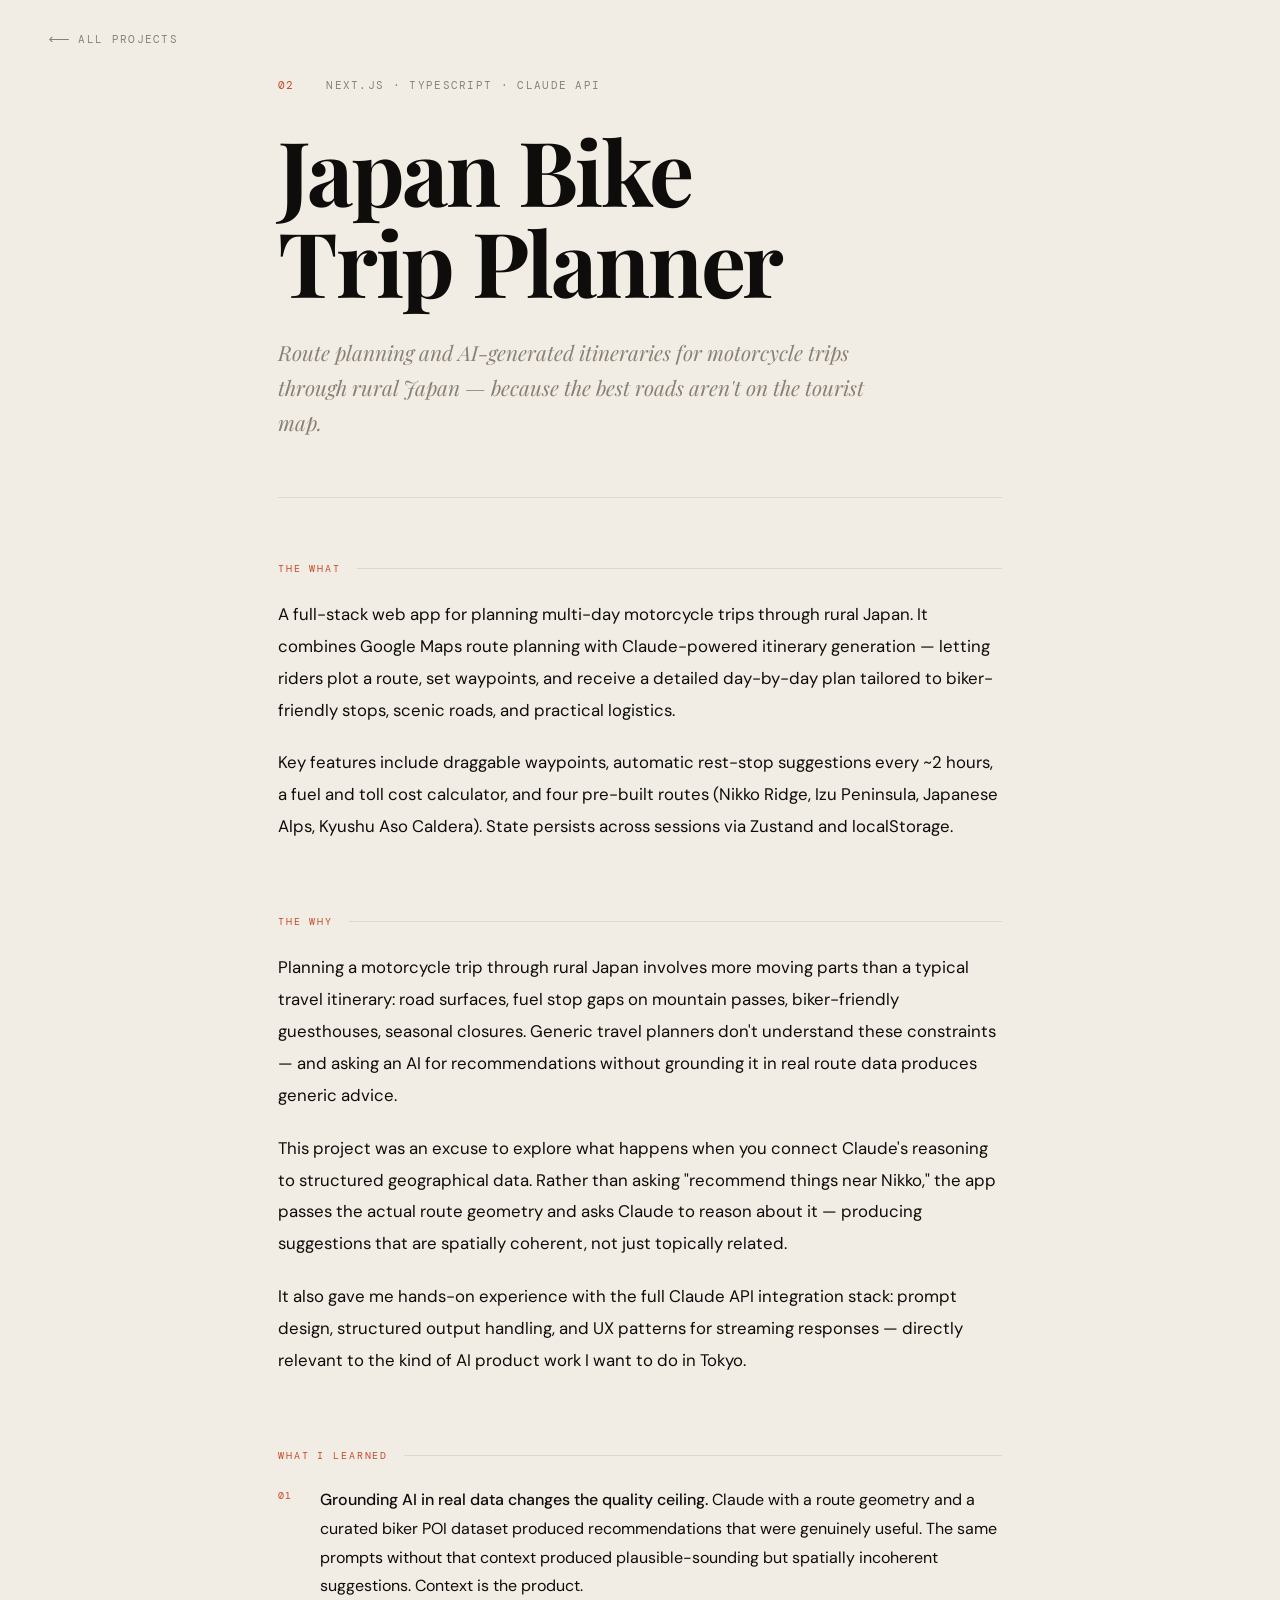
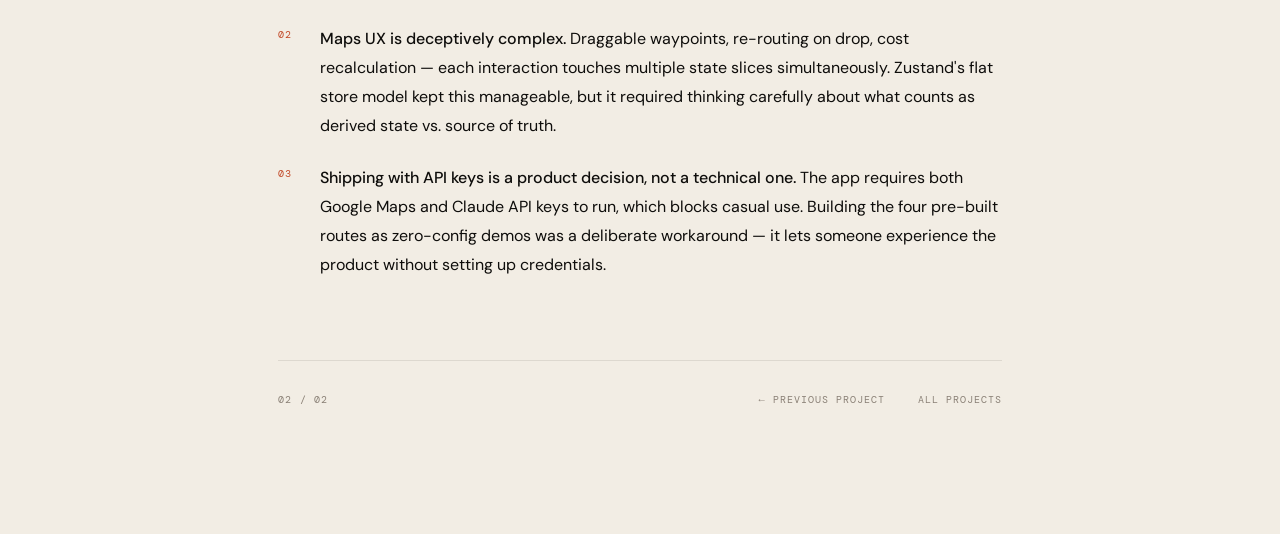
==== projects/japan-trip-planner.html @ fdfe2c1e "Add Japan Bike Trip Planner as Project 02 - New project card on homepage (section 4, dot nav updated" ====
<!DOCTYPE html>
<html lang="en">
<head>
  <meta charset="UTF-8" />
  <meta name="viewport" content="width=device-width, initial-scale=1.0" />
  <title>Japan Bike Trip Planner — Daniel Chew</title>
  <link rel="preconnect" href="https://fonts.googleapis.com" />
  <link rel="preconnect" href="https://fonts.gstatic.com" crossorigin />
  <link rel="stylesheet" href="../css/project.css" />
</head>
<body>

  <a href="../index.html" class="back-link">
    <svg viewBox="0 0 24 8" fill="none" xmlns="http://www.w3.org/2000/svg" aria-hidden="true">
      <path d="M24 4H2M5 1L2 4l3 3" stroke="currentColor" stroke-width="1.2"/>
    </svg>
    <span>All Projects</span>
  </a>

  <article class="project-page">

    <header class="project-header">
      <div class="project-header__meta">
        <span class="project-header__number">02</span>
        <span class="project-header__category">Next.js · TypeScript · Claude API</span>
      </div>
      <h1 class="project-header__title">Japan Bike<br />Trip Planner</h1>
      <p class="project-header__tagline">
        Route planning and AI-generated itineraries for motorcycle trips
        through rural Japan — because the best roads aren't on the tourist map.
      </p>
    </header>

    <!-- ── The What ── -->
    <section class="project-section">
      <h2 class="project-section__heading">The What</h2>
      <div class="project-section__body">
        <p>
          A full-stack web app for planning multi-day motorcycle trips through
          rural Japan. It combines Google Maps route planning with Claude-powered
          itinerary generation — letting riders plot a route, set waypoints, and
          receive a detailed day-by-day plan tailored to biker-friendly stops,
          scenic roads, and practical logistics.
        </p>
        <p>
          Key features include draggable waypoints, automatic rest-stop suggestions
          every ~2 hours, a fuel and toll cost calculator, and four pre-built
          routes (Nikko Ridge, Izu Peninsula, Japanese Alps, Kyushu Aso Caldera).
          State persists across sessions via Zustand and localStorage.
        </p>
      </div>
    </section>

    <!-- ── The Why ── -->
    <section class="project-section">
      <h2 class="project-section__heading">The Why</h2>
      <div class="project-section__body">
        <p>
          Planning a motorcycle trip through rural Japan involves more moving parts
          than a typical travel itinerary: road surfaces, fuel stop gaps on mountain
          passes, biker-friendly guesthouses, seasonal closures. Generic travel
          planners don't understand these constraints — and asking an AI for
          recommendations without grounding it in real route data produces generic
          advice.
        </p>
        <p>
          This project was an excuse to explore what happens when you connect
          Claude's reasoning to structured geographical data. Rather than asking
          "recommend things near Nikko," the app passes the actual route geometry
          and asks Claude to reason about it — producing suggestions that are
          spatially coherent, not just topically related.
        </p>
        <p>
          It also gave me hands-on experience with the full Claude API integration
          stack: prompt design, structured output handling, and UX patterns for
          streaming responses — directly relevant to the kind of AI product work
          I want to do in Tokyo.
        </p>
      </div>
    </section>

    <!-- ── What I Learned ── -->
    <section class="project-section">
      <h2 class="project-section__heading">What I Learned</h2>
      <ul class="learning-list">
        <li class="learning-list__item" data-n="01">
          <p>
            <strong>Grounding AI in real data changes the quality ceiling.</strong>
            Claude with a route geometry and a curated biker POI dataset produced
            recommendations that were genuinely useful. The same prompts without
            that context produced plausible-sounding but spatially incoherent
            suggestions. Context is the product.
          </p>
        </li>
        <li class="learning-list__item" data-n="02">
          <p>
            <strong>Maps UX is deceptively complex.</strong>
            Draggable waypoints, re-routing on drop, cost recalculation — each
            interaction touches multiple state slices simultaneously. Zustand's
            flat store model kept this manageable, but it required thinking
            carefully about what counts as derived state vs. source of truth.
          </p>
        </li>
        <li class="learning-list__item" data-n="03">
          <p>
            <strong>Shipping with API keys is a product decision, not a technical one.</strong>
            The app requires both Google Maps and Claude API keys to run, which
            blocks casual use. Building the four pre-built routes as zero-config
            demos was a deliberate workaround — it lets someone experience the
            product without setting up credentials.
          </p>
        </li>
      </ul>
    </section>

    <footer class="project-footer">
      <span class="project-footer__label">02 / 02</span>
      <nav class="project-footer__nav">
        <a href="tender-webscraper.html">← Previous Project</a>
        <a href="../index.html">All Projects</a>
      </nav>
    </footer>

  </article>

</body>
</html>
---- css/project.css ----
/* ============================================================
   Project Detail Page Styles
   ============================================================ */
@import url('https://fonts.googleapis.com/css2?family=Playfair+Display:ital,wght@0,400;0,700;1,400&family=DM+Sans:opsz,wght@9..40,300;9..40,400;9..40,500&family=DM+Mono:wght@300;400&display=swap');

:root {
  --bg:      #F2EDE4;
  --ink:     #0E0D0B;
  --accent:  #C24A28;
  --muted:   #8A8076;
  --rule:    #DDD8CF;

  --serif: 'Playfair Display', Georgia, 'Times New Roman', serif;
  --sans:  'DM Sans', -apple-system, BlinkMacSystemFont, 'Segoe UI', sans-serif;
  --mono:  'DM Mono', 'Courier New', monospace;

  --ease: cubic-bezier(0.25, 0.46, 0.45, 0.94);
}

*, *::before, *::after {
  margin: 0;
  padding: 0;
  box-sizing: border-box;
}

html {
  font-size: 16px;
}

body {
  background-color: var(--bg);
  color: var(--ink);
  font-family: var(--sans);
  font-weight: 400;
  -webkit-font-smoothing: antialiased;
  -moz-osx-font-smoothing: grayscale;
}

a {
  color: inherit;
  text-decoration: none;
}

/* ── Back link ─────────────────────────────── */
.back-link {
  display: inline-flex;
  align-items: center;
  gap: 0.6rem;
  font-family: var(--mono);
  font-size: 0.68rem;
  letter-spacing: 0.12em;
  text-transform: uppercase;
  color: var(--muted);
  padding: 2rem 3rem;
  transition: color 0.3s var(--ease), gap 0.3s var(--ease);
}

.back-link svg {
  width: 1.3rem;
  height: auto;
  transition: transform 0.3s var(--ease);
}

.back-link:hover {
  color: var(--ink);
  gap: 0.85rem;
}

.back-link:hover svg {
  transform: translateX(-4px);
}

/* ── Page Wrapper ──────────────────────────── */
.project-page {
  max-width: 820px;
  margin: 0 auto;
  padding: 0 3rem 8rem;
}

/* ── Project Header ────────────────────────── */
.project-header {
  padding-bottom: 3.5rem;
  border-bottom: 1px solid var(--rule);
  margin-bottom: 4rem;
}

.project-header__meta {
  display: flex;
  align-items: baseline;
  gap: 2rem;
  margin-bottom: 2rem;
}

.project-header__number {
  font-family: var(--mono);
  font-size: 0.7rem;
  font-weight: 400;
  letter-spacing: 0.1em;
  color: var(--accent);
}

.project-header__category {
  font-family: var(--mono);
  font-size: 0.68rem;
  letter-spacing: 0.12em;
  text-transform: uppercase;
  color: var(--muted);
}

.project-header__title {
  font-family: var(--serif);
  font-size: clamp(3rem, 7vw, 6rem);
  font-weight: 700;
  line-height: 1.02;
  letter-spacing: -0.025em;
  color: var(--ink);
  margin-bottom: 1.75rem;
}

.project-header__tagline {
  font-family: var(--serif);
  font-style: italic;
  font-size: clamp(1rem, 2vw, 1.3rem);
  font-weight: 400;
  color: var(--muted);
  max-width: 52ch;
  line-height: 1.7;
}

/* ── Content Sections ──────────────────────── */
.project-section {
  margin-bottom: 4.5rem;
}

.project-section__heading {
  font-family: var(--mono);
  font-size: 0.65rem;
  font-weight: 400;
  letter-spacing: 0.18em;
  text-transform: uppercase;
  color: var(--accent);
  margin-bottom: 1.5rem;
  display: flex;
  align-items: center;
  gap: 1rem;
}

.project-section__heading::after {
  content: '';
  flex: 1;
  height: 1px;
  background: var(--rule);
}

.project-section__body {
  font-size: clamp(0.95rem, 1.4vw, 1.05rem);
  font-weight: 400;
  line-height: 1.9;
  color: var(--ink);
  max-width: 68ch;
}

.project-section__body p + p {
  margin-top: 1.25em;
}

/* ── Learning Points ───────────────────────── */
.learning-list {
  list-style: none;
  display: flex;
  flex-direction: column;
  gap: 1.5rem;
  max-width: 68ch;
}

.learning-list__item {
  display: grid;
  grid-template-columns: 1.6rem 1fr;
  gap: 0 1rem;
  align-items: start;
}

.learning-list__item::before {
  content: attr(data-n);
  font-family: var(--mono);
  font-size: 0.65rem;
  color: var(--accent);
  padding-top: 0.3em;
  letter-spacing: 0.06em;
}

.learning-list__item p {
  font-size: clamp(0.9rem, 1.3vw, 1rem);
  font-weight: 400;
  line-height: 1.8;
  color: var(--ink);
}

.learning-list__item strong {
  font-weight: 500;
  color: var(--ink);
}

/* ── Footer Rule ───────────────────────────── */
.project-footer {
  margin-top: 5rem;
  padding-top: 2rem;
  border-top: 1px solid var(--rule);
  display: flex;
  justify-content: space-between;
  align-items: center;
  flex-wrap: wrap;
  gap: 1rem;
}

.project-footer__label {
  font-family: var(--mono);
  font-size: 0.65rem;
  letter-spacing: 0.12em;
  text-transform: uppercase;
  color: var(--muted);
}

.project-footer__nav {
  display: flex;
  gap: 2rem;
}

.project-footer__nav a {
  font-family: var(--mono);
  font-size: 0.65rem;
  letter-spacing: 0.1em;
  text-transform: uppercase;
  color: var(--muted);
  transition: color 0.3s var(--ease);
}

.project-footer__nav a:hover {
  color: var(--ink);
}

/* ── Responsive ────────────────────────────── */
@media (max-width: 768px) {
  .back-link {
    padding: 1.5rem;
  }

  .project-page {
    padding: 0 1.5rem 5rem;
  }
}
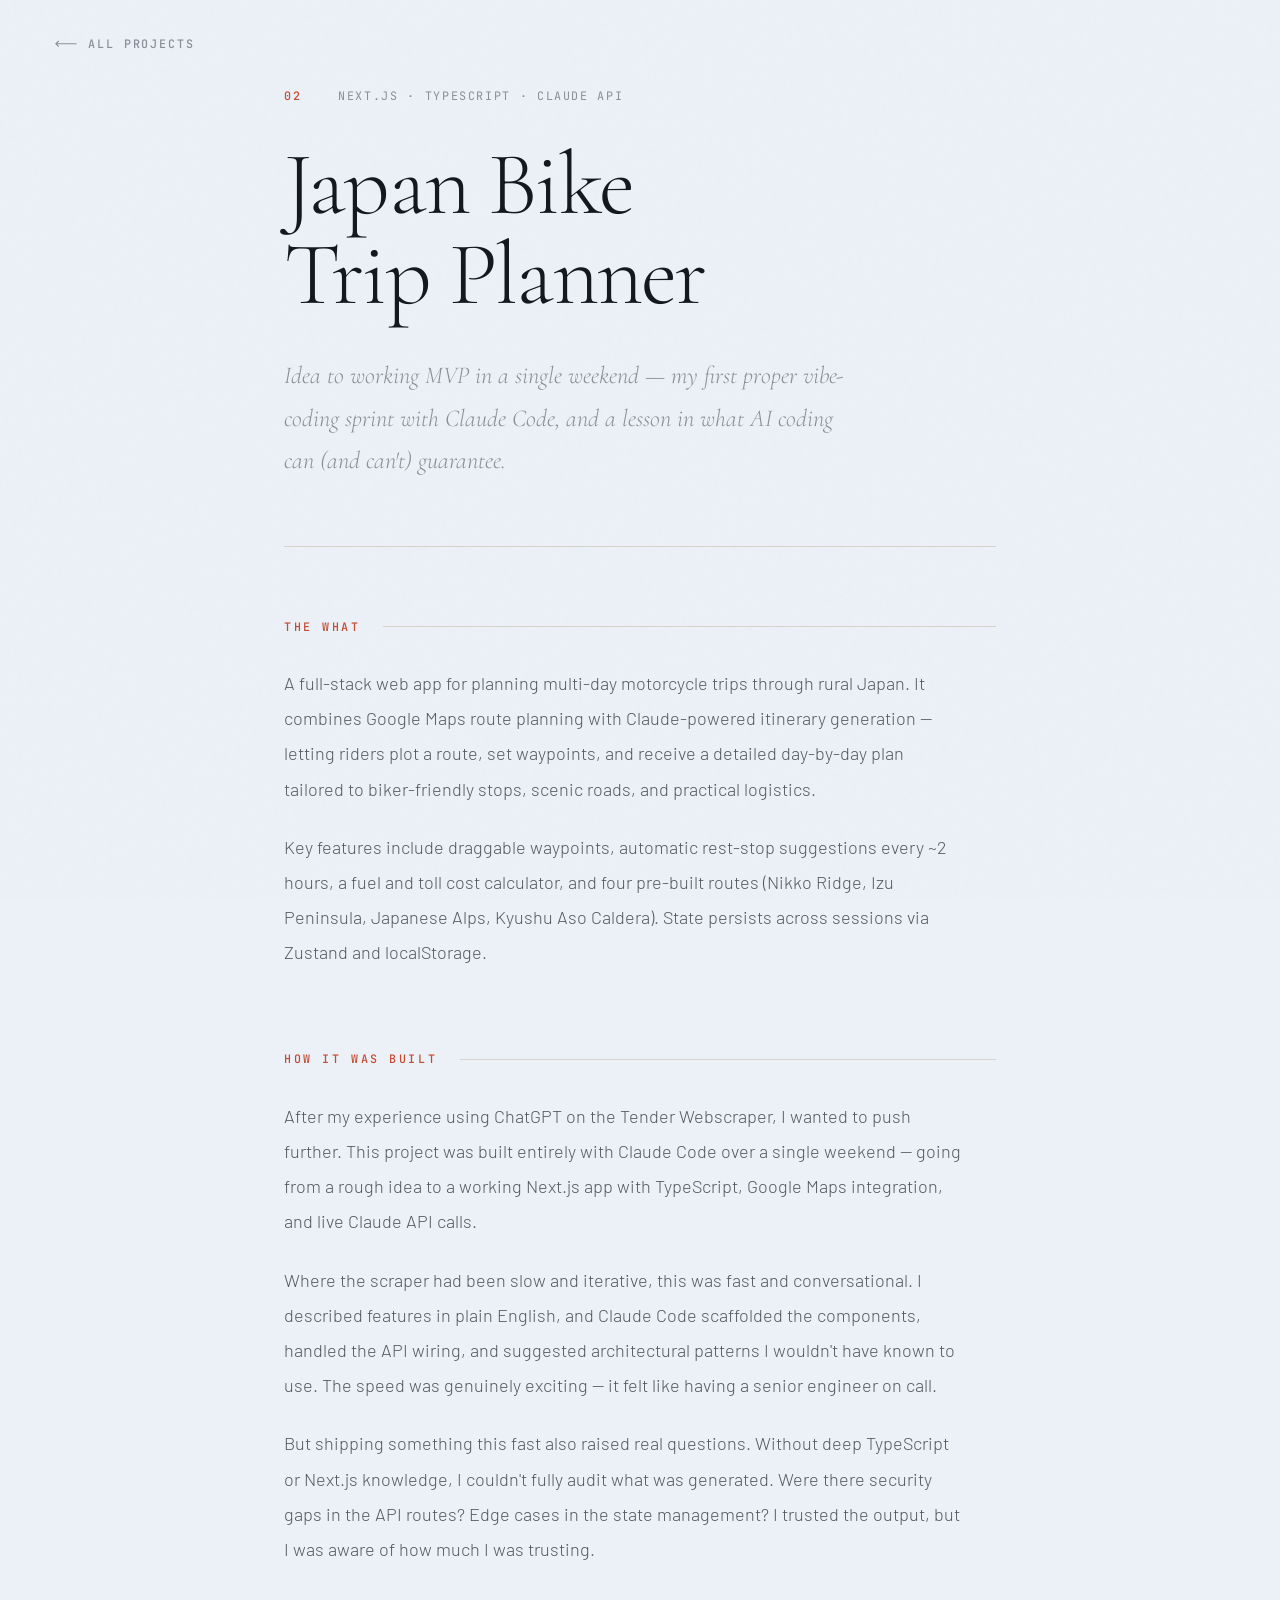
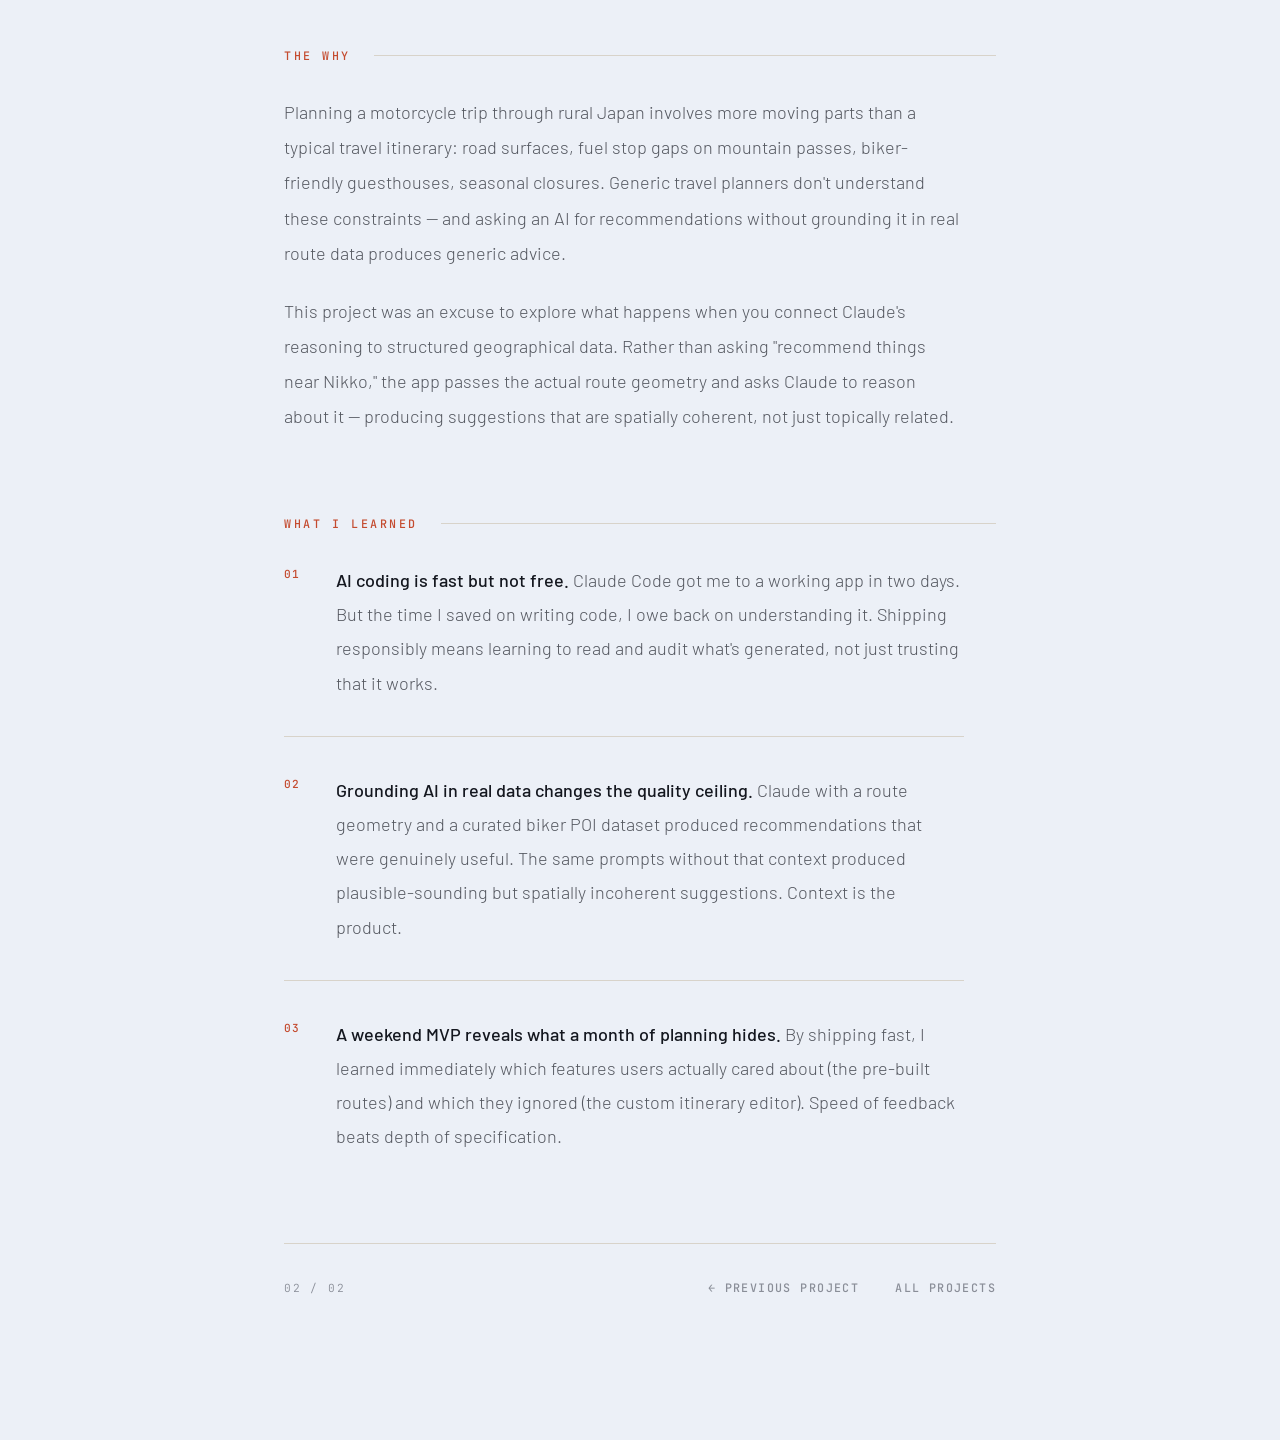
==== commit 02fde82f: "Fix header overlap, match case study bg to card banners, update content 1. Fix overlapping text: pus" ====
--- a/projects/japan-trip-planner.html
+++ b/projects/japan-trip-planner.html
@@ -8,7 +8,7 @@
   <link rel="preconnect" href="https://fonts.gstatic.com" crossorigin />
   <link rel="stylesheet" href="../css/project.css" />
 </head>
-<body>
+<body class="theme-blue">
 
   <a href="../index.html" class="back-link">
     <svg viewBox="0 0 24 8" fill="none" xmlns="http://www.w3.org/2000/svg" aria-hidden="true">
@@ -26,8 +26,9 @@
       </div>
       <h1 class="project-header__title">Japan Bike<br />Trip Planner</h1>
       <p class="project-header__tagline">
-        Route planning and AI-generated itineraries for motorcycle trips
-        through rural Japan — because the best roads aren't on the tourist map.
+        Idea to working MVP in a single weekend — my first proper vibe-coding
+        sprint with Claude Code, and a lesson in what AI coding can (and can't)
+        guarantee.
       </p>
     </header>
 
@@ -51,6 +52,33 @@
       </div>
     </section>
 
+    <!-- ── How It Was Built ── -->
+    <section class="project-section">
+      <h2 class="project-section__heading">How It Was Built</h2>
+      <div class="project-section__body">
+        <p>
+          After my experience using ChatGPT on the Tender Webscraper, I wanted
+          to push further. This project was built entirely with Claude Code over
+          a single weekend — going from a rough idea to a working Next.js app
+          with TypeScript, Google Maps integration, and live Claude API calls.
+        </p>
+        <p>
+          Where the scraper had been slow and iterative, this was fast and
+          conversational. I described features in plain English, and Claude Code
+          scaffolded the components, handled the API wiring, and suggested
+          architectural patterns I wouldn't have known to use. The speed was
+          genuinely exciting — it felt like having a senior engineer on call.
+        </p>
+        <p>
+          But shipping something this fast also raised real questions. Without
+          deep TypeScript or Next.js knowledge, I couldn't fully audit what was
+          generated. Were there security gaps in the API routes? Edge cases in
+          the state management? I trusted the output, but I was aware of how
+          much I was trusting.
+        </p>
+      </div>
+    </section>
+
     <!-- ── The Why ── -->
     <section class="project-section">
       <h2 class="project-section__heading">The Why</h2>
@@ -70,12 +98,6 @@
           and asks Claude to reason about it — producing suggestions that are
           spatially coherent, not just topically related.
         </p>
-        <p>
-          It also gave me hands-on experience with the full Claude API integration
-          stack: prompt design, structured output handling, and UX patterns for
-          streaming responses — directly relevant to the kind of AI product work
-          I want to do in Tokyo.
-        </p>
       </div>
     </section>
 
@@ -85,6 +107,15 @@
       <ul class="learning-list">
         <li class="learning-list__item" data-n="01">
           <p>
+            <strong>AI coding is fast but not free.</strong>
+            Claude Code got me to a working app in two days. But the
+            time I saved on writing code, I owe back on understanding it.
+            Shipping responsibly means learning to read and audit what's
+            generated, not just trusting that it works.
+          </p>
+        </li>
+        <li class="learning-list__item" data-n="02">
+          <p>
             <strong>Grounding AI in real data changes the quality ceiling.</strong>
             Claude with a route geometry and a curated biker POI dataset produced
             recommendations that were genuinely useful. The same prompts without
@@ -92,22 +123,12 @@
             suggestions. Context is the product.
           </p>
         </li>
-        <li class="learning-list__item" data-n="02">
-          <p>
-            <strong>Maps UX is deceptively complex.</strong>
-            Draggable waypoints, re-routing on drop, cost recalculation — each
-            interaction touches multiple state slices simultaneously. Zustand's
-            flat store model kept this manageable, but it required thinking
-            carefully about what counts as derived state vs. source of truth.
-          </p>
-        </li>
         <li class="learning-list__item" data-n="03">
           <p>
-            <strong>Shipping with API keys is a product decision, not a technical one.</strong>
-            The app requires both Google Maps and Claude API keys to run, which
-            blocks casual use. Building the four pre-built routes as zero-config
-            demos was a deliberate workaround — it lets someone experience the
-            product without setting up credentials.
+            <strong>A weekend MVP reveals what a month of planning hides.</strong>
+            By shipping fast, I learned immediately which features users actually
+            cared about (the pre-built routes) and which they ignored (the custom
+            itinerary editor). Speed of feedback beats depth of specification.
           </p>
         </li>
       </ul>
--- a/css/project.css
+++ b/css/project.css
@@ -1,18 +1,22 @@
 /* ============================================================
-   Project Detail Page Styles
+   Project Detail Page Styles — "The Architect"
    ============================================================ */
-@import url('https://fonts.googleapis.com/css2?family=Playfair+Display:ital,wght@0,400;0,700;1,400&family=DM+Sans:opsz,wght@9..40,300;9..40,400;9..40,500&family=DM+Mono:wght@300;400&display=swap');
+@import url('https://fonts.googleapis.com/css2?family=Cormorant+Garamond:ital,wght@0,300;0,400;0,600;0,700;1,300;1,400&family=Barlow:ital,wght@0,300;0,400;0,500;1,300&family=JetBrains+Mono:wght@400;500&display=swap');
 
 :root {
-  --bg:      #F2EDE4;
-  --ink:     #0E0D0B;
-  --accent:  #C24A28;
-  --muted:   #8A8076;
-  --rule:    #DDD8CF;
-
-  --serif: 'Playfair Display', Georgia, 'Times New Roman', serif;
-  --sans:  'DM Sans', -apple-system, BlinkMacSystemFont, 'Segoe UI', sans-serif;
-  --mono:  'DM Mono', 'Courier New', monospace;
+  --bg:        #F5F1EB;
+  --surface:   #EDE9E1;
+  --ink:       #14171F;
+  --accent:    #C44B2F;
+  --blue:      #3A6EA5;
+  --muted:     #8A8E98;
+  --rule:      #D8D3CA;
+  --rule-lt:   #E5E1D9;
+
+  --display: 'Cormorant Garamond', Georgia, 'Times New Roman', serif;
+  --serif:   'Cormorant Garamond', Georgia, 'Times New Roman', serif;
+  --sans:    'Barlow', -apple-system, BlinkMacSystemFont, 'Segoe UI', sans-serif;
+  --mono:    'JetBrains Mono', 'Courier New', monospace;
 
   --ease: cubic-bezier(0.25, 0.46, 0.45, 0.94);
 }
@@ -24,16 +28,28 @@
 }
 
 html {
-  font-size: 16px;
+  font-size: 18px;
 }
 
 body {
   background-color: var(--bg);
   color: var(--ink);
   font-family: var(--sans);
-  font-weight: 400;
+  font-weight: 300;
   -webkit-font-smoothing: antialiased;
   -moz-osx-font-smoothing: grayscale;
+}
+
+/* Grain overlay */
+body::after {
+  content: '';
+  position: fixed;
+  inset: 0;
+  background-image:
+    url("data:image/svg+xml,%3Csvg viewBox='0 0 200 200' xmlns='http://www.w3.org/2000/svg'%3E%3Cfilter id='n'%3E%3CfeTurbulence type='fractalNoise' baseFrequency='0.9' numOctaves='4' stitchTiles='stitch'/%3E%3C/filter%3E%3Crect width='100%25' height='100%25' filter='url(%23n)' opacity='1'/%3E%3C/svg%3E");
+  opacity: 0.018;
+  pointer-events: none;
+  z-index: 9999;
 }
 
 a {
@@ -45,10 +61,11 @@
 .back-link {
   display: inline-flex;
   align-items: center;
-  gap: 0.6rem;
-  font-family: var(--mono);
-  font-size: 0.68rem;
-  letter-spacing: 0.12em;
+  gap: 0.65rem;
+  font-family: var(--mono);
+  font-size: 0.65rem;
+  font-weight: 500;
+  letter-spacing: 0.16em;
   text-transform: uppercase;
   color: var(--muted);
   padding: 2rem 3rem;
@@ -56,14 +73,14 @@
 }
 
 .back-link svg {
-  width: 1.3rem;
+  width: 1.25rem;
   height: auto;
   transition: transform 0.3s var(--ease);
 }
 
 .back-link:hover {
-  color: var(--ink);
-  gap: 0.85rem;
+  color: var(--accent);
+  gap: 0.9rem;
 }
 
 .back-link:hover svg {
@@ -82,6 +99,19 @@
   padding-bottom: 3.5rem;
   border-bottom: 1px solid var(--rule);
   margin-bottom: 4rem;
+  position: relative;
+}
+
+/* Subtle blueprint grid behind header */
+.project-header::before {
+  content: '';
+  position: absolute;
+  inset: -2rem -3rem;
+  background-image:
+    repeating-linear-gradient(rgba(20, 23, 31, 0.03) 1px, transparent 1px),
+    repeating-linear-gradient(90deg, rgba(20, 23, 31, 0.03) 1px, transparent 1px);
+  background-size: 48px 48px;
+  pointer-events: none;
 }
 
 .project-header__meta {
@@ -89,42 +119,46 @@
   align-items: baseline;
   gap: 2rem;
   margin-bottom: 2rem;
+  position: relative;
 }
 
 .project-header__number {
   font-family: var(--mono);
-  font-size: 0.7rem;
+  font-size: 0.65rem;
+  font-weight: 500;
+  letter-spacing: 0.18em;
+  color: var(--accent);
+}
+
+.project-header__category {
+  font-family: var(--mono);
+  font-size: 0.65rem;
   font-weight: 400;
-  letter-spacing: 0.1em;
-  color: var(--accent);
-}
-
-.project-header__category {
-  font-family: var(--mono);
-  font-size: 0.68rem;
-  letter-spacing: 0.12em;
+  letter-spacing: 0.14em;
   text-transform: uppercase;
   color: var(--muted);
 }
 
 .project-header__title {
-  font-family: var(--serif);
+  font-family: var(--display);
   font-size: clamp(3rem, 7vw, 6rem);
-  font-weight: 700;
-  line-height: 1.02;
-  letter-spacing: -0.025em;
+  font-weight: 300;
+  line-height: 1.0;
+  letter-spacing: -0.02em;
   color: var(--ink);
-  margin-bottom: 1.75rem;
+  margin-bottom: 2rem;
+  position: relative;
 }
 
 .project-header__tagline {
-  font-family: var(--serif);
+  font-family: var(--display);
   font-style: italic;
-  font-size: clamp(1rem, 2vw, 1.3rem);
-  font-weight: 400;
+  font-size: clamp(1.1rem, 2vw, 1.35rem);
+  font-weight: 300;
   color: var(--muted);
   max-width: 52ch;
-  line-height: 1.7;
+  line-height: 1.75;
+  position: relative;
 }
 
 /* ── Content Sections ──────────────────────── */
@@ -135,14 +169,14 @@
 .project-section__heading {
   font-family: var(--mono);
   font-size: 0.65rem;
-  font-weight: 400;
-  letter-spacing: 0.18em;
-  text-transform: uppercase;
-  color: var(--accent);
-  margin-bottom: 1.5rem;
+  font-weight: 500;
+  letter-spacing: 0.22em;
+  text-transform: uppercase;
+  color: var(--accent);
+  margin-bottom: 1.75rem;
   display: flex;
   align-items: center;
-  gap: 1rem;
+  gap: 1.25rem;
 }
 
 .project-section__heading::after {
@@ -153,15 +187,15 @@
 }
 
 .project-section__body {
-  font-size: clamp(0.95rem, 1.4vw, 1.05rem);
-  font-weight: 400;
-  line-height: 1.9;
-  color: var(--ink);
+  font-size: clamp(1rem, 1.4vw, 1.1rem);
+  font-weight: 300;
+  line-height: 1.95;
+  color: rgba(20, 23, 31, 0.7);
   max-width: 68ch;
 }
 
 .project-section__body p + p {
-  margin-top: 1.25em;
+  margin-top: 1.3em;
 }
 
 /* ── Learning Points ───────────────────────── */
@@ -169,31 +203,39 @@
   list-style: none;
   display: flex;
   flex-direction: column;
-  gap: 1.5rem;
+  gap: 2rem;
   max-width: 68ch;
 }
 
 .learning-list__item {
   display: grid;
-  grid-template-columns: 1.6rem 1fr;
-  gap: 0 1rem;
+  grid-template-columns: 1.8rem 1fr;
+  gap: 0 1.1rem;
   align-items: start;
+  padding-bottom: 2rem;
+  border-bottom: 1px solid var(--rule);
+}
+
+.learning-list__item:last-child {
+  border-bottom: none;
+  padding-bottom: 0;
 }
 
 .learning-list__item::before {
   content: attr(data-n);
   font-family: var(--mono);
-  font-size: 0.65rem;
-  color: var(--accent);
-  padding-top: 0.3em;
-  letter-spacing: 0.06em;
+  font-size: 0.62rem;
+  font-weight: 500;
+  color: var(--accent);
+  padding-top: 0.35em;
+  letter-spacing: 0.08em;
 }
 
 .learning-list__item p {
-  font-size: clamp(0.9rem, 1.3vw, 1rem);
-  font-weight: 400;
-  line-height: 1.8;
-  color: var(--ink);
+  font-size: clamp(1rem, 1.3vw, 1.05rem);
+  font-weight: 300;
+  line-height: 1.9;
+  color: rgba(20, 23, 31, 0.7);
 }
 
 .learning-list__item strong {
@@ -215,28 +257,54 @@
 
 .project-footer__label {
   font-family: var(--mono);
-  font-size: 0.65rem;
+  font-size: 0.62rem;
+  letter-spacing: 0.16em;
+  text-transform: uppercase;
+  color: var(--muted);
+}
+
+.project-footer__nav {
+  display: flex;
+  gap: 2rem;
+}
+
+.project-footer__nav a {
+  font-family: var(--mono);
+  font-size: 0.65rem;
+  font-weight: 500;
   letter-spacing: 0.12em;
   text-transform: uppercase;
   color: var(--muted);
-}
-
-.project-footer__nav {
-  display: flex;
-  gap: 2rem;
-}
-
-.project-footer__nav a {
-  font-family: var(--mono);
-  font-size: 0.65rem;
-  letter-spacing: 0.1em;
-  text-transform: uppercase;
-  color: var(--muted);
   transition: color 0.3s var(--ease);
 }
 
 .project-footer__nav a:hover {
-  color: var(--ink);
+  color: var(--accent);
+}
+
+/* ── Per-project theme tints ───────────────── */
+/* Sage — matches Tender Webscraper card banner */
+body.theme-sage {
+  background-color: #EDF3EE;
+}
+
+body.theme-sage .project-header::before {
+  background-image:
+    repeating-linear-gradient(rgba(35, 130, 70, 0.03) 1px, transparent 1px),
+    repeating-linear-gradient(90deg, rgba(35, 130, 70, 0.03) 1px, transparent 1px);
+  background-size: 48px 48px;
+}
+
+/* Steel blue — matches Japan Trip Planner card banner */
+body.theme-blue {
+  background-color: #ECF0F7;
+}
+
+body.theme-blue .project-header::before {
+  background-image:
+    repeating-linear-gradient(rgba(58, 110, 165, 0.03) 1px, transparent 1px),
+    repeating-linear-gradient(90deg, rgba(58, 110, 165, 0.03) 1px, transparent 1px);
+  background-size: 48px 48px;
 }
 
 /* ── Responsive ────────────────────────────── */
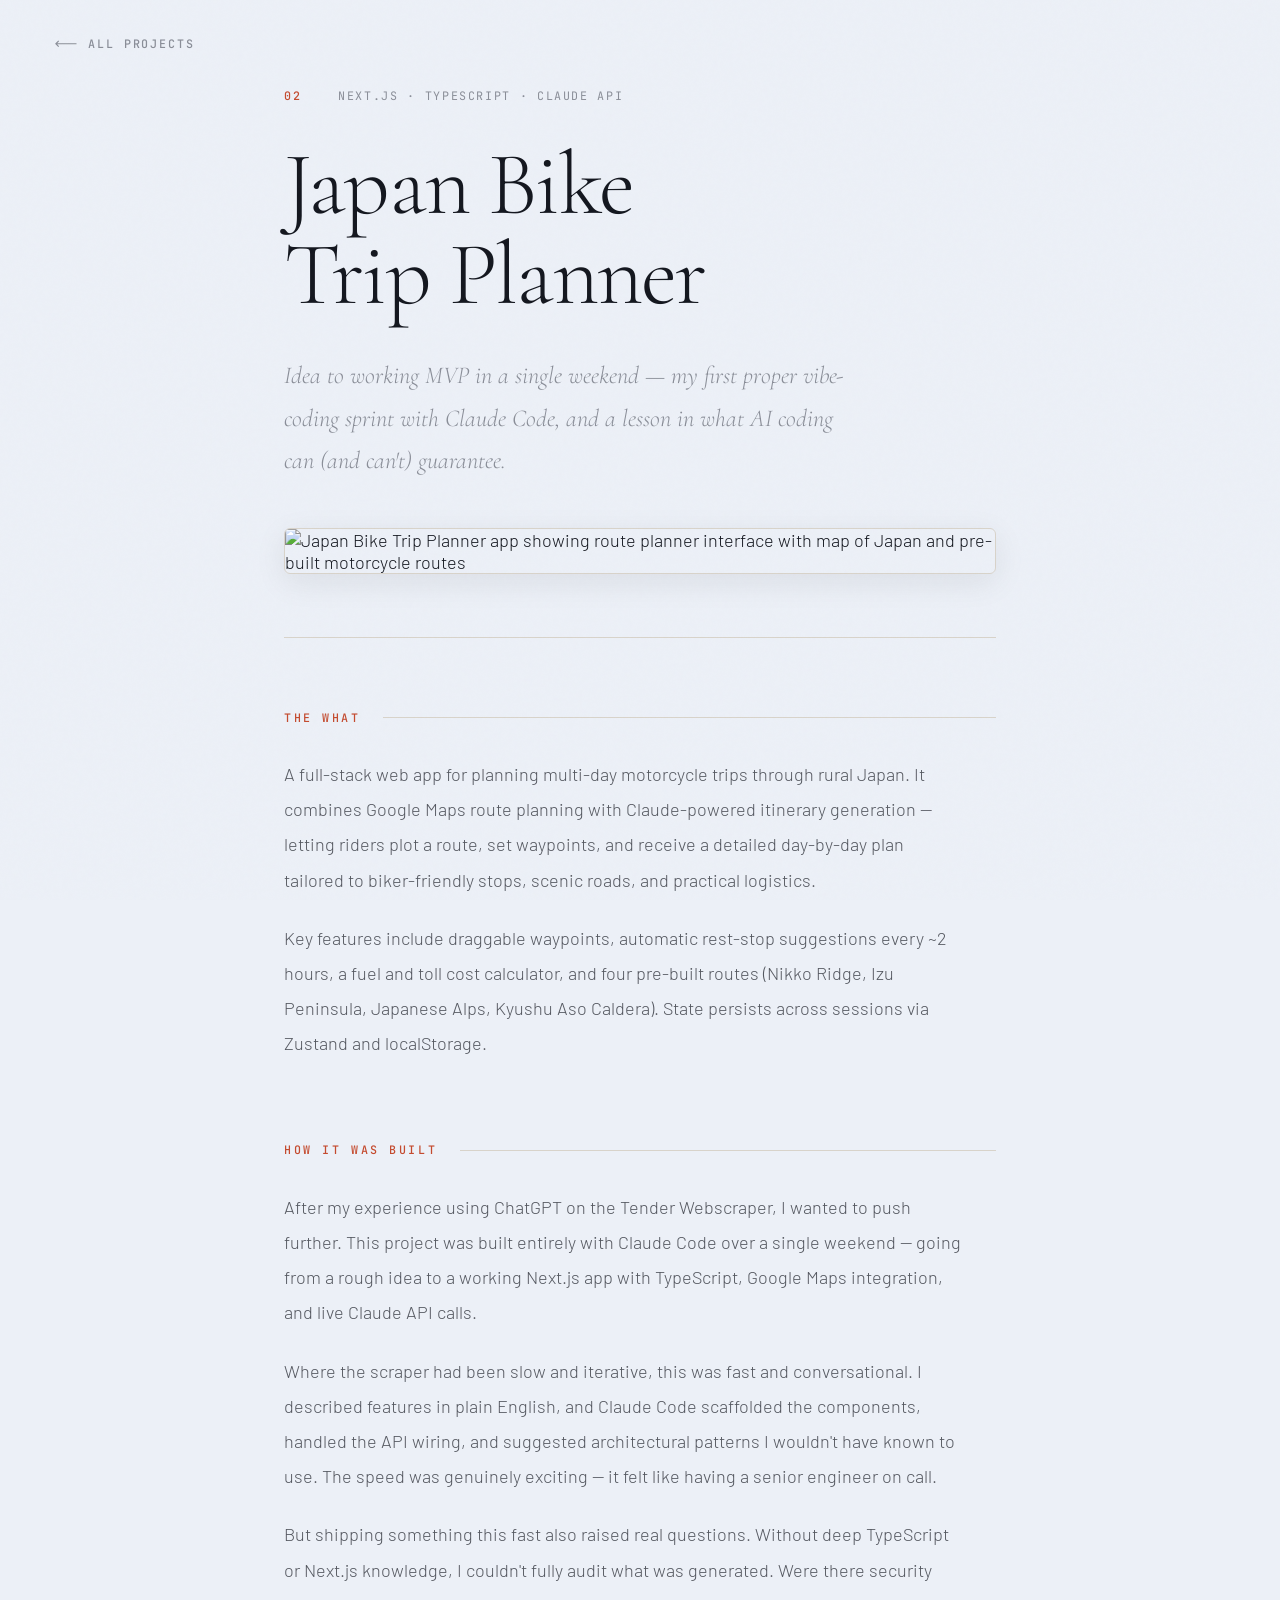
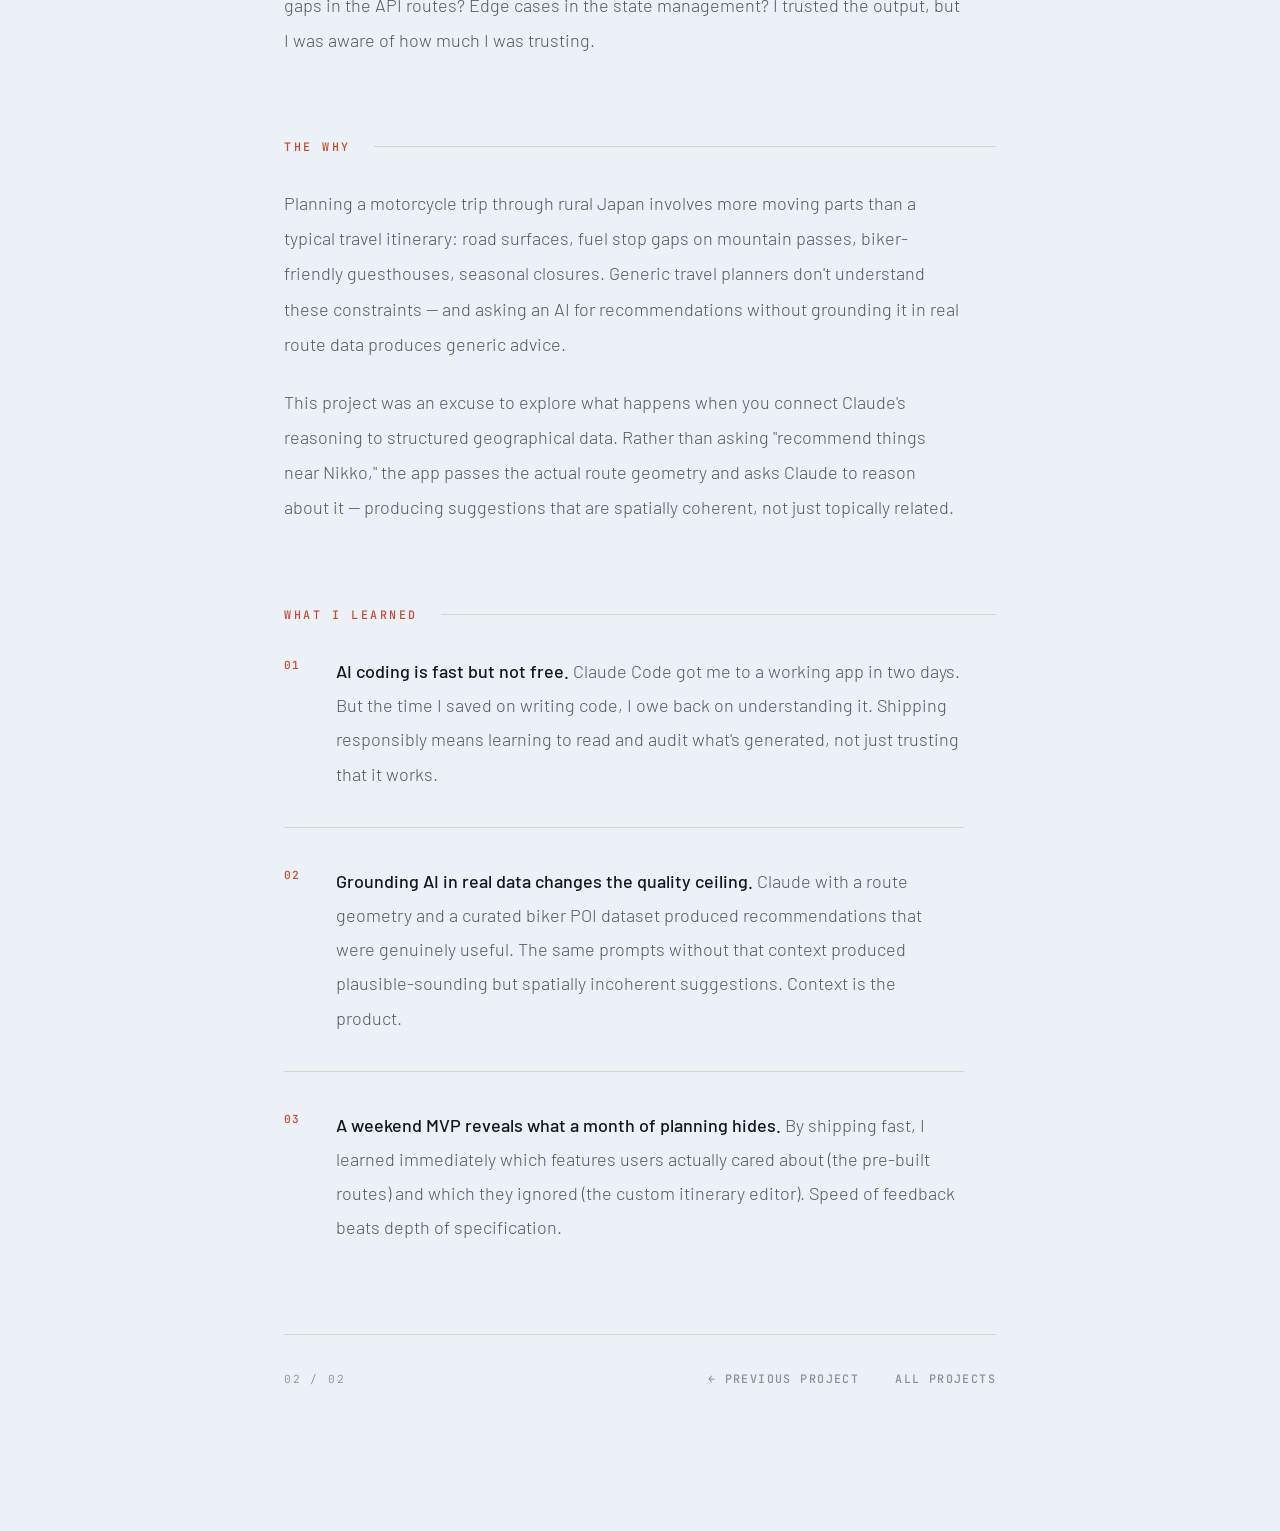
==== commit 9ce99e7d: "Add screenshot styling and img references for case study pages - Added .project-header__screenshot C" ====
--- a/projects/japan-trip-planner.html
+++ b/projects/japan-trip-planner.html
@@ -30,6 +30,7 @@
         sprint with Claude Code, and a lesson in what AI coding can (and can't)
         guarantee.
       </p>
+      <img src="../img/japan-trip-planner-routes.png" alt="Japan Bike Trip Planner app showing route planner interface with map of Japan and pre-built motorcycle routes" class="project-header__screenshot" />
     </header>
 
     <!-- ── The What ── -->
--- a/css/project.css
+++ b/css/project.css
@@ -161,6 +161,17 @@
   position: relative;
 }
 
+/* Hero screenshot in project header */
+.project-header__screenshot {
+  display: block;
+  width: 100%;
+  margin-top: 2.5rem;
+  border-radius: 6px;
+  border: 1px solid var(--rule);
+  box-shadow: 0 8px 32px rgba(20, 23, 31, 0.08);
+  position: relative;
+}
+
 /* ── Content Sections ──────────────────────── */
 .project-section {
   margin-bottom: 4.5rem;
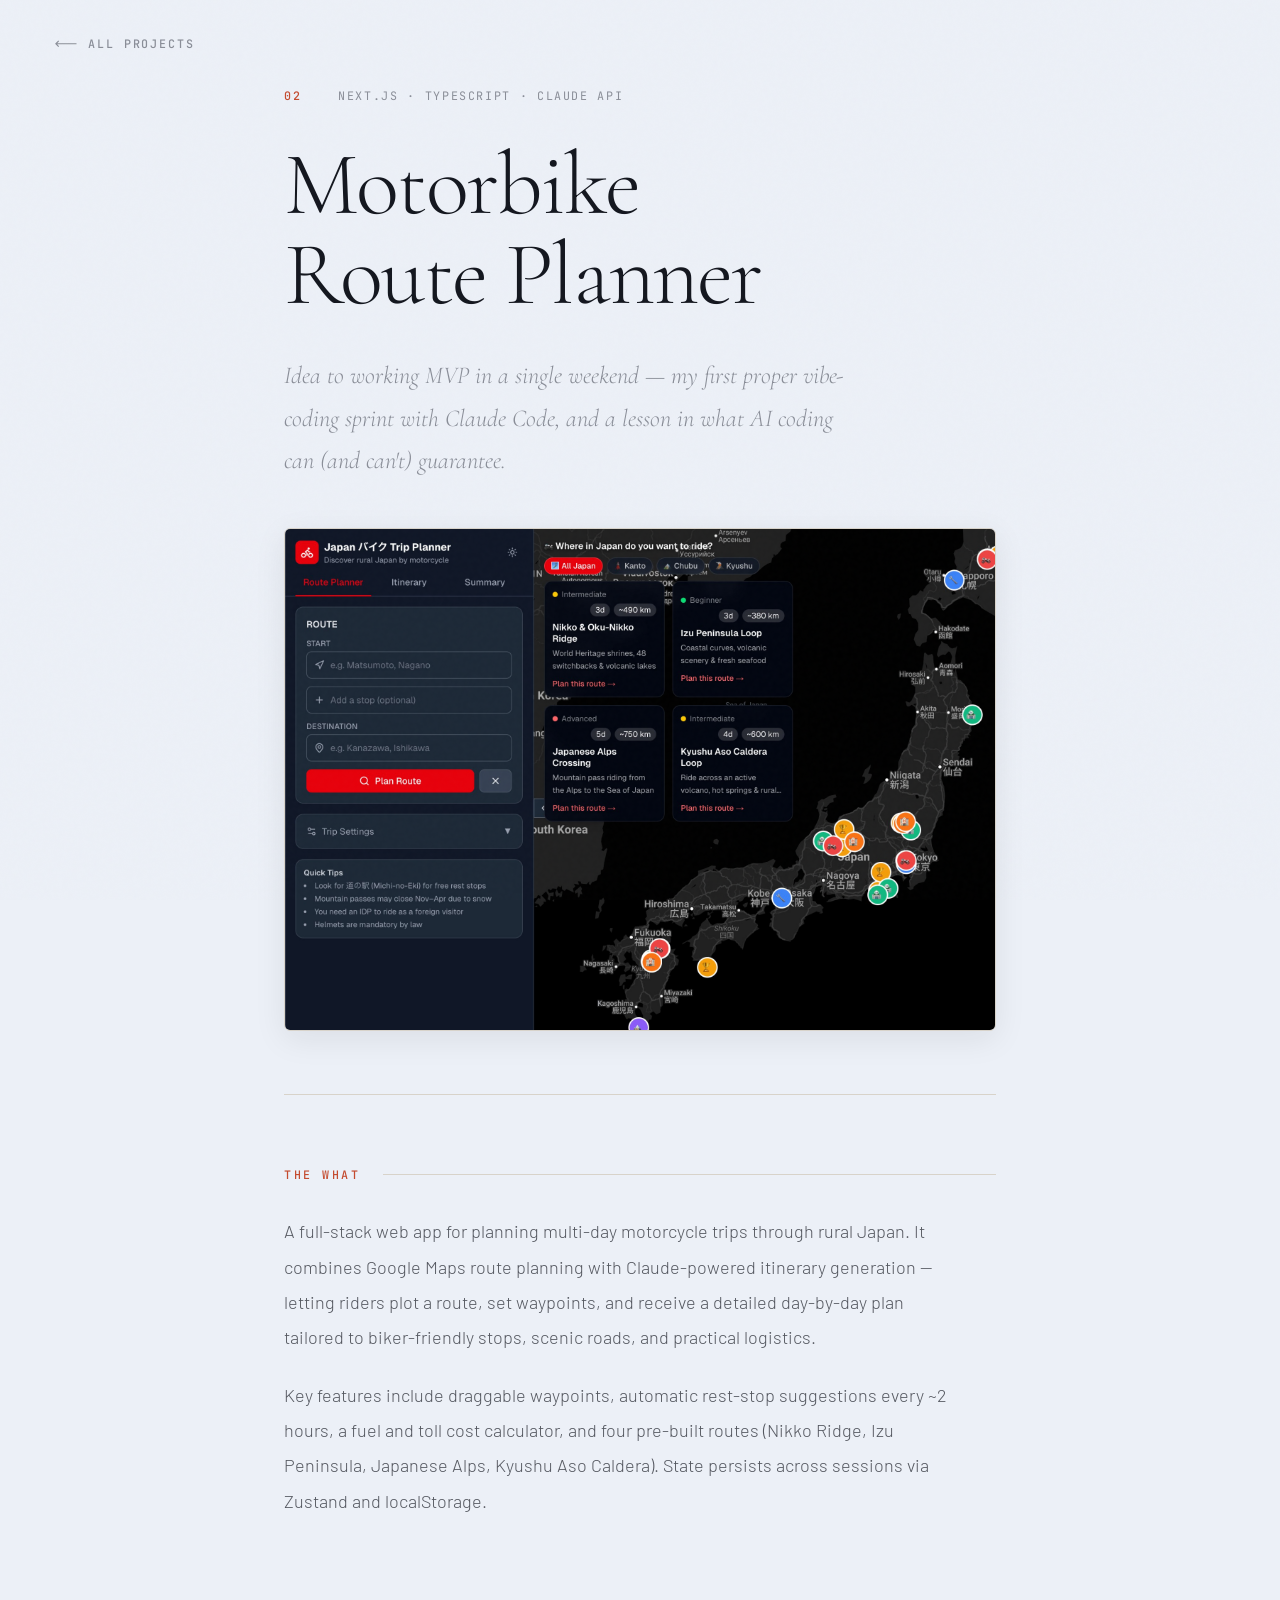
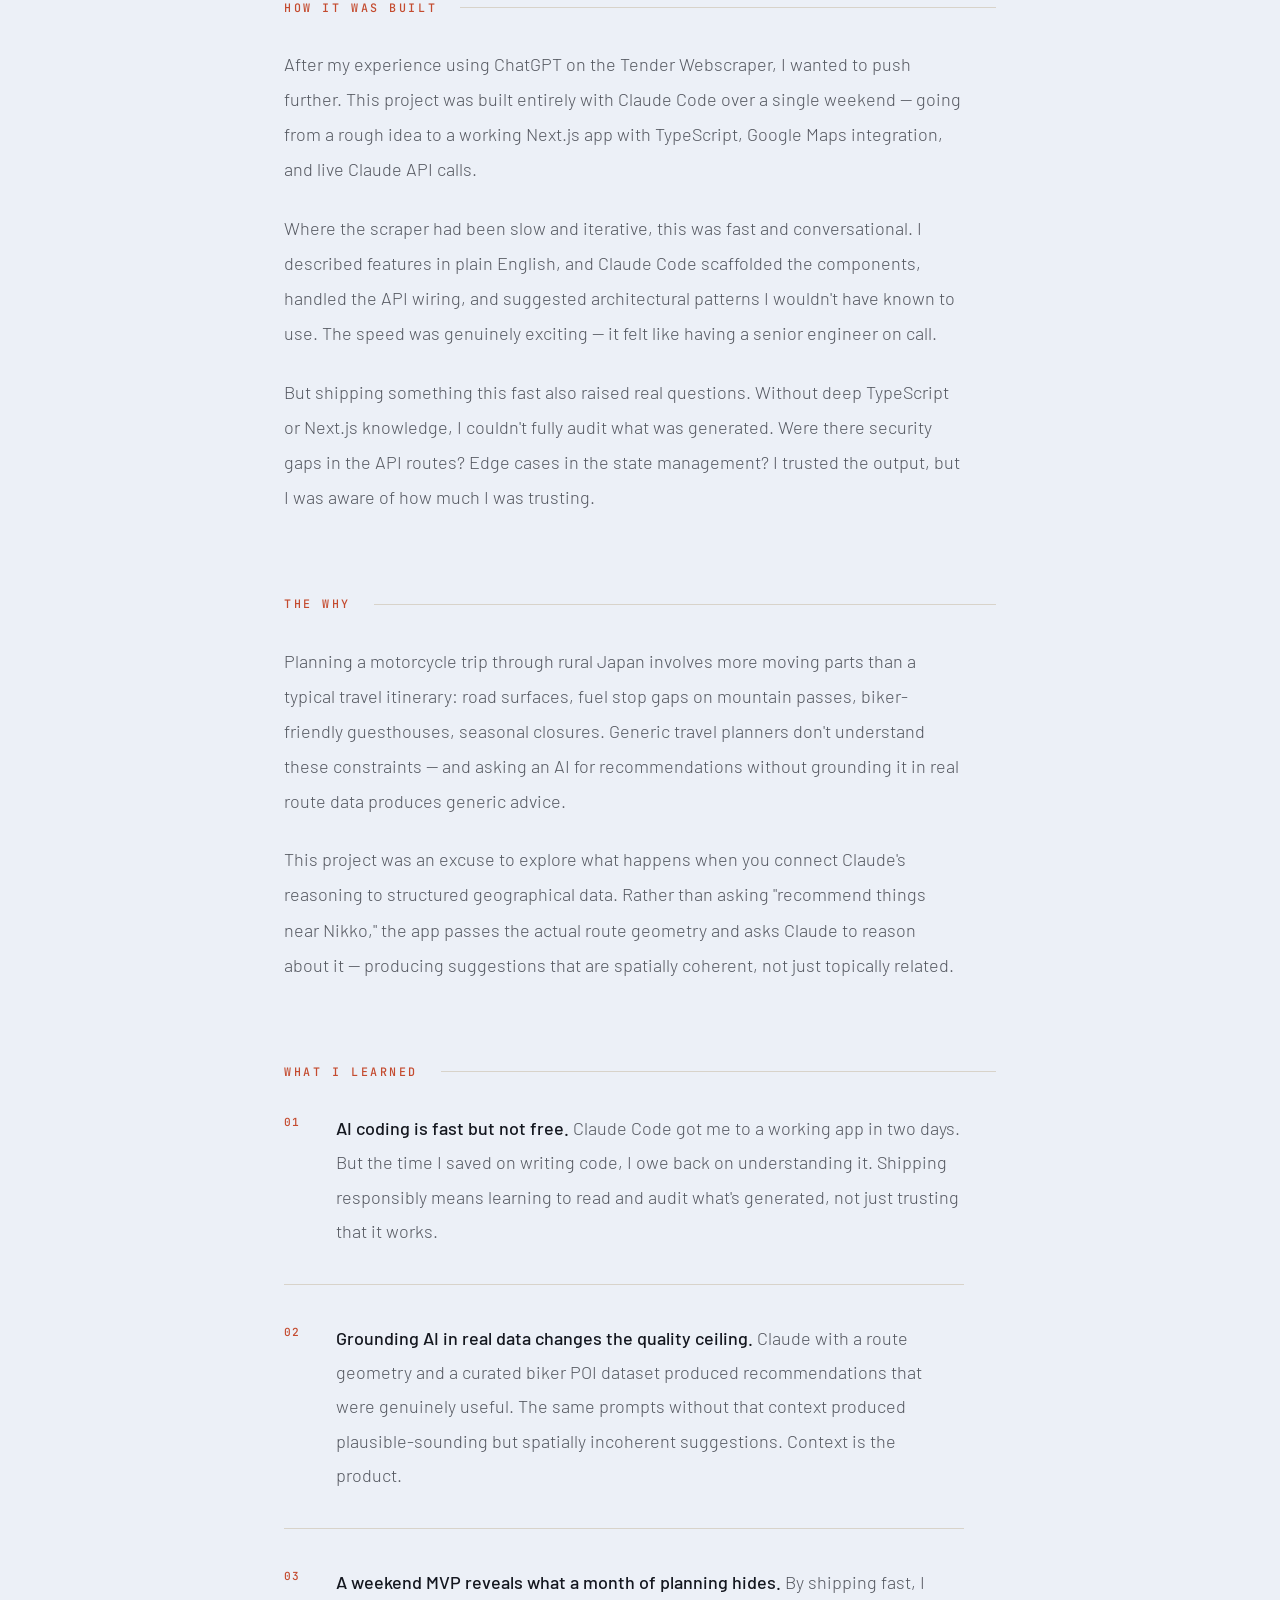
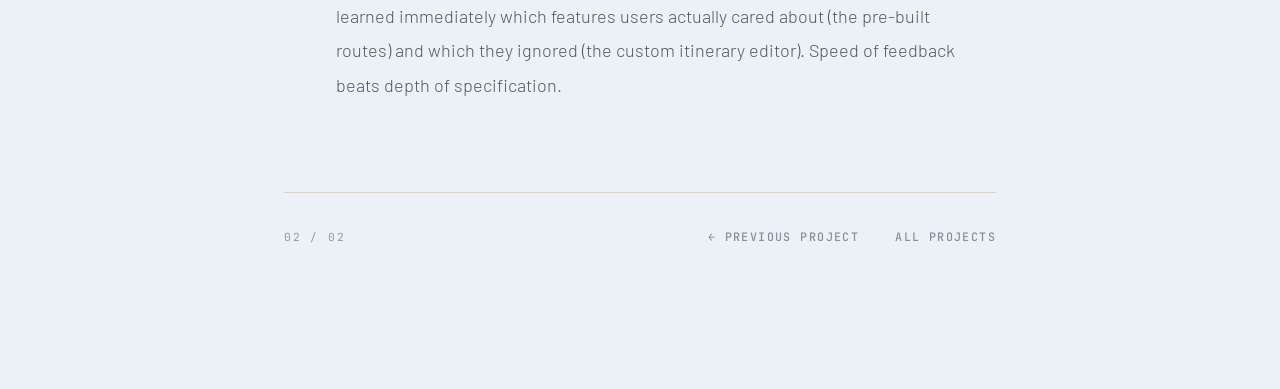
==== commit 8d782d78: "Rename project to 'Motorbike Route Planner' Shorter title fits on fewer lines, preventing overflow b" ====
--- a/projects/japan-trip-planner.html
+++ b/projects/japan-trip-planner.html
@@ -3,7 +3,7 @@
 <head>
   <meta charset="UTF-8" />
   <meta name="viewport" content="width=device-width, initial-scale=1.0" />
-  <title>Japan Bike Trip Planner — Daniel Chew</title>
+  <title>Motorbike Route Planner — Daniel Chew</title>
   <link rel="preconnect" href="https://fonts.googleapis.com" />
   <link rel="preconnect" href="https://fonts.gstatic.com" crossorigin />
   <link rel="stylesheet" href="../css/project.css" />
@@ -24,7 +24,7 @@
         <span class="project-header__number">02</span>
         <span class="project-header__category">Next.js · TypeScript · Claude API</span>
       </div>
-      <h1 class="project-header__title">Japan Bike<br />Trip Planner</h1>
+      <h1 class="project-header__title">Motorbike<br />Route Planner</h1>
       <p class="project-header__tagline">
         Idea to working MVP in a single weekend — my first proper vibe-coding
         sprint with Claude Code, and a lesson in what AI coding can (and can't)
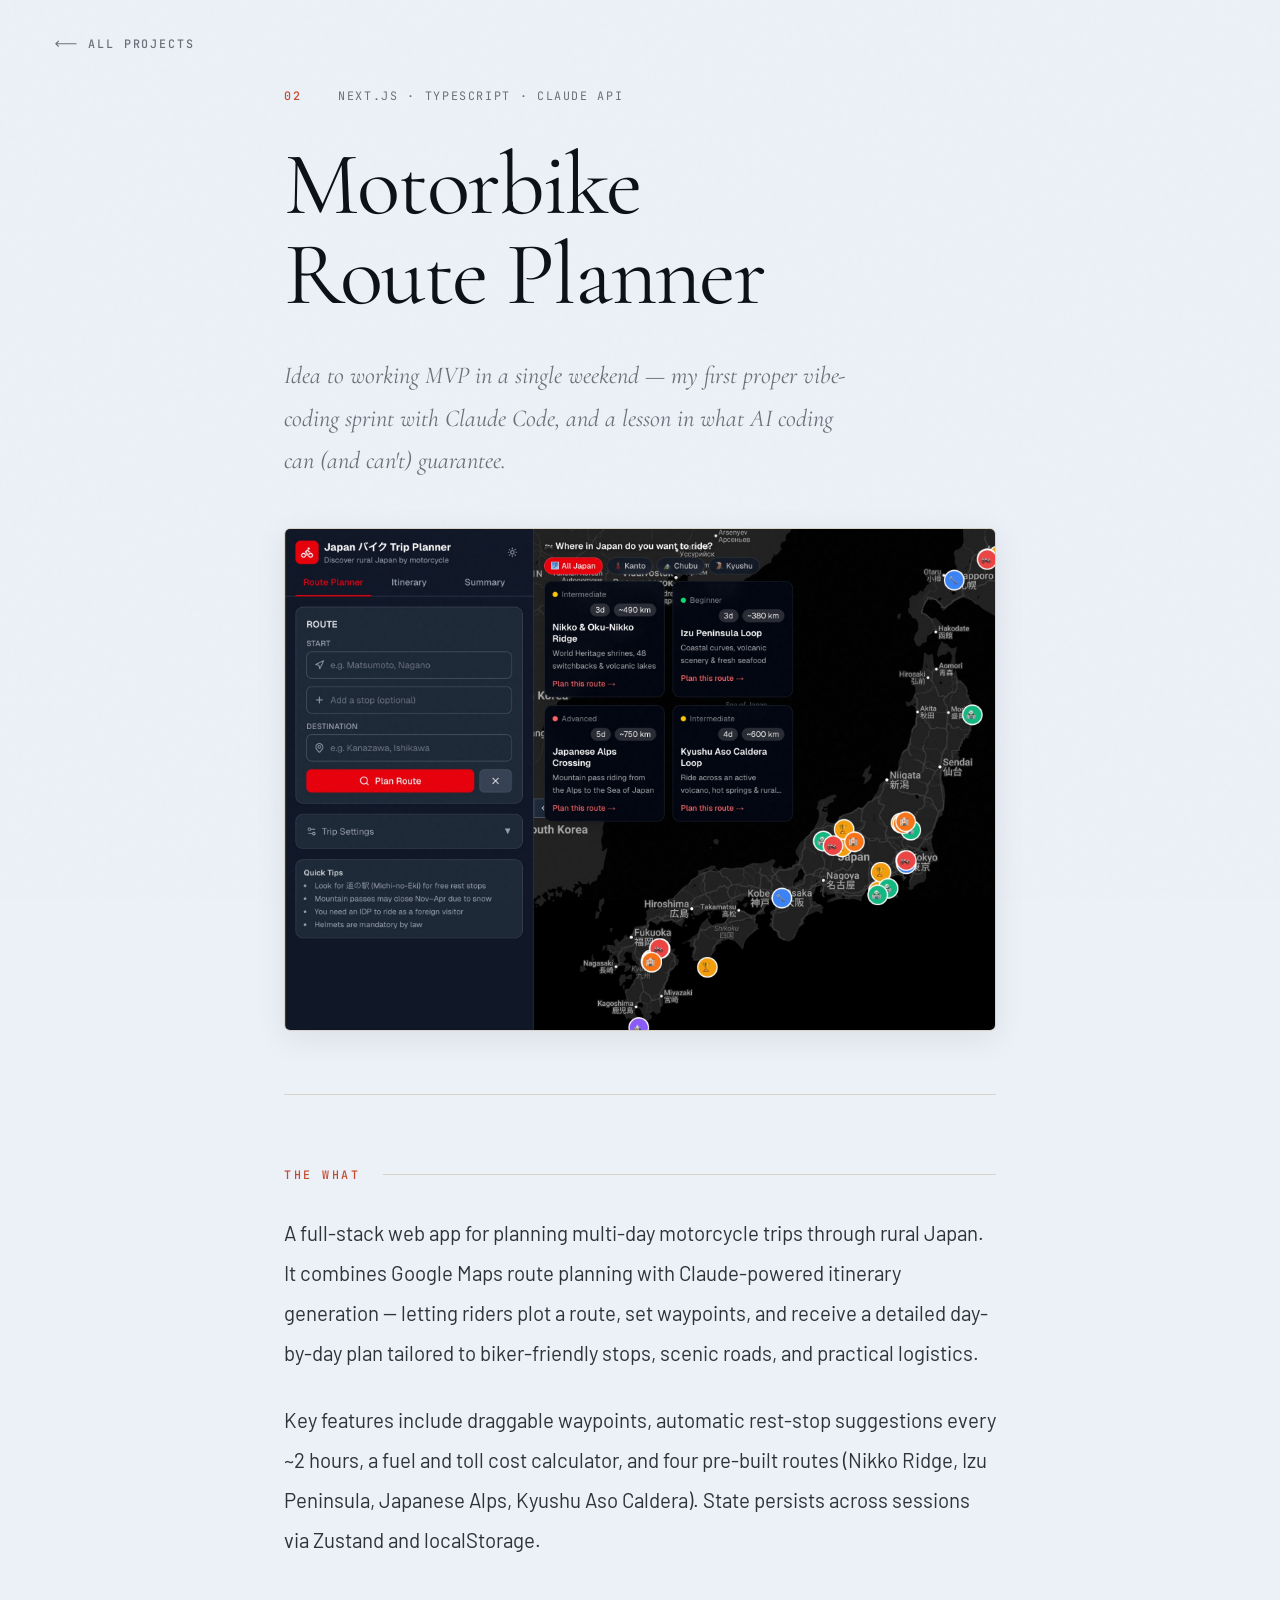
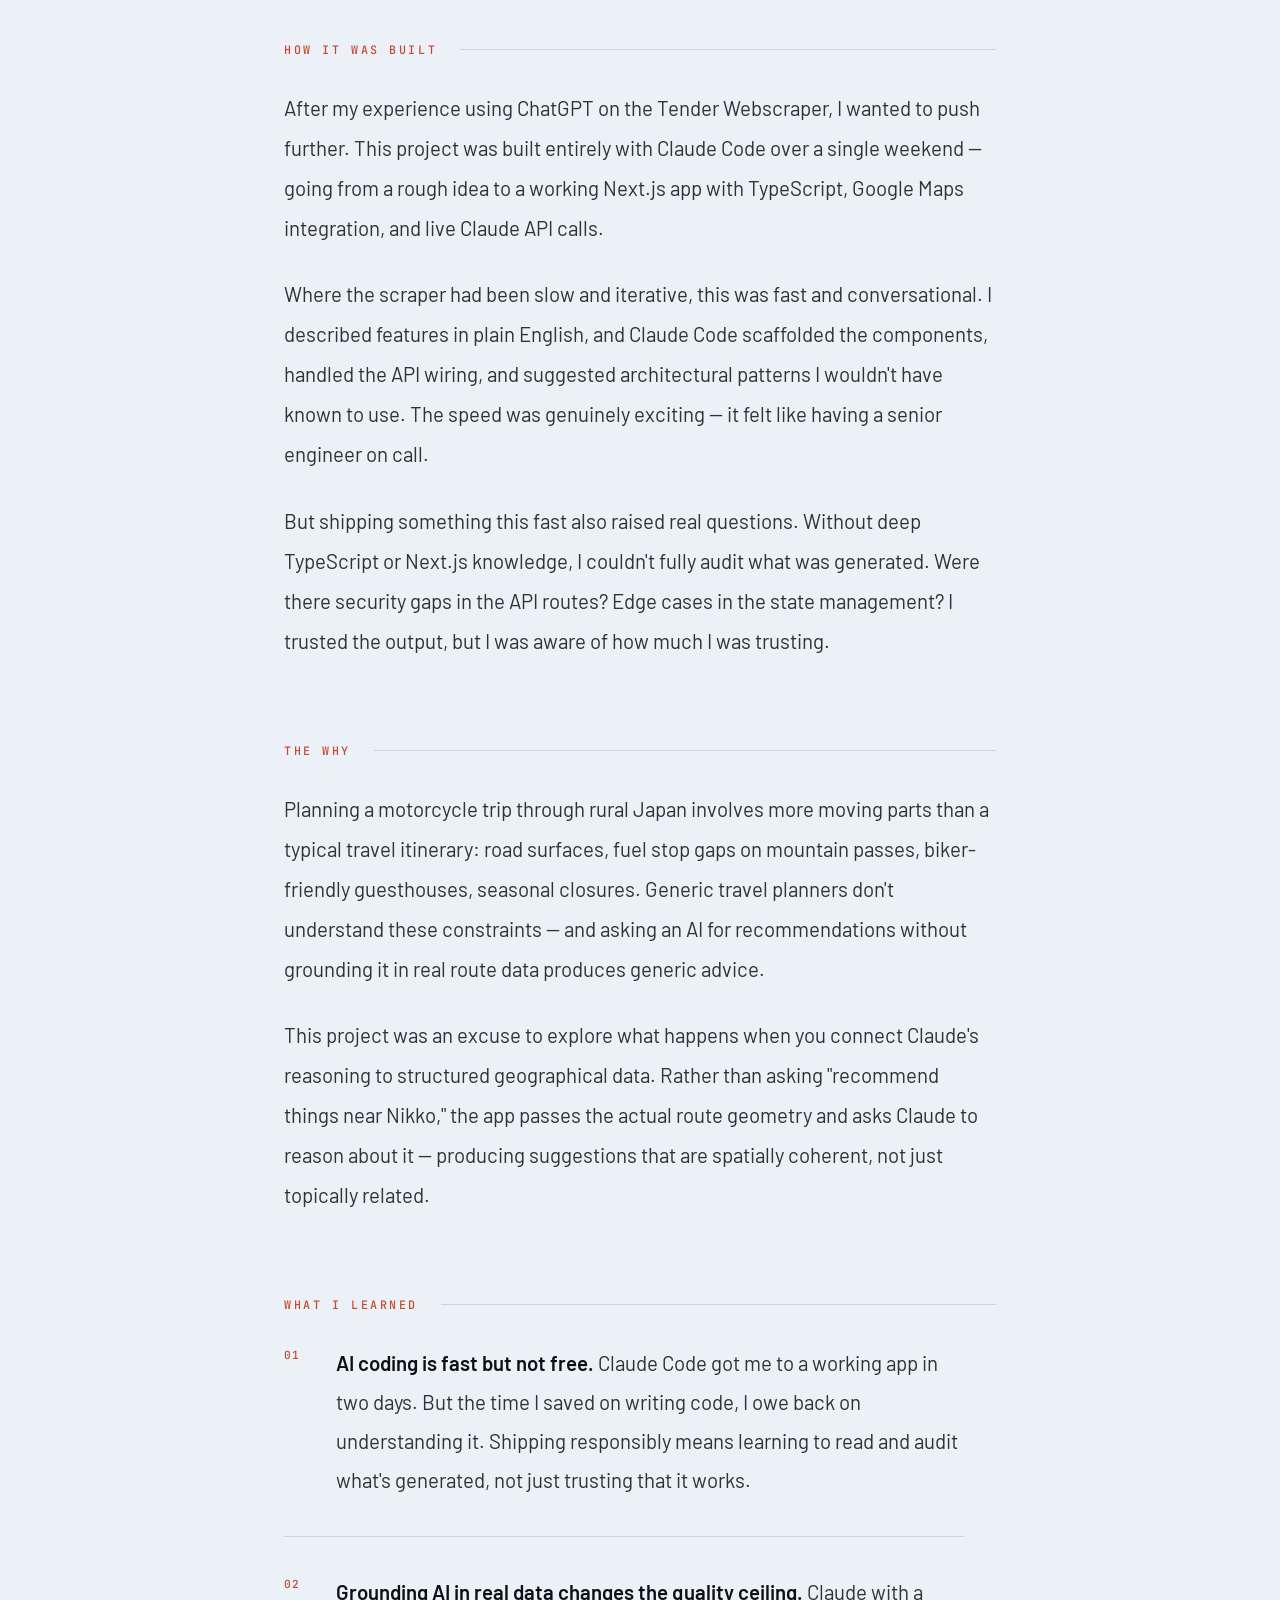
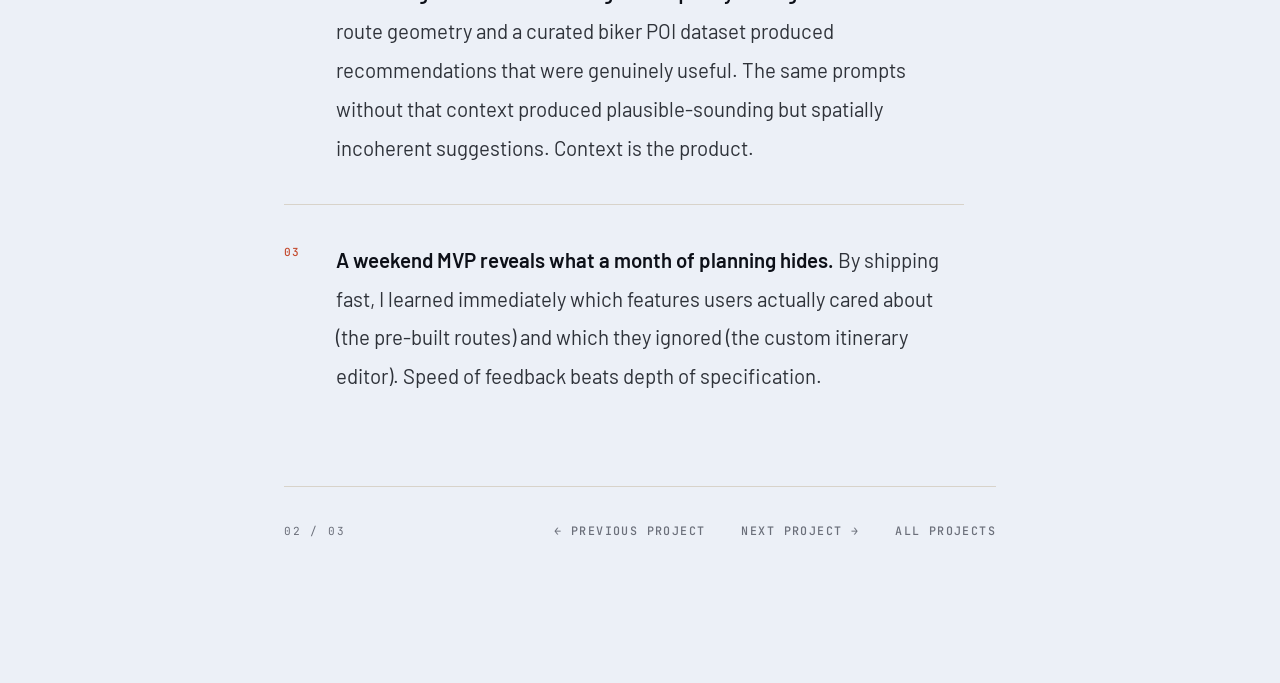
==== commit 86fc933e: "Add Tokyo Apartment Search as project 03 - New case study page: projects/tokyo-apartment-search.html" ====
--- a/projects/japan-trip-planner.html
+++ b/projects/japan-trip-planner.html
@@ -136,9 +136,10 @@
     </section>
 
     <footer class="project-footer">
-      <span class="project-footer__label">02 / 02</span>
+      <span class="project-footer__label">02 / 03</span>
       <nav class="project-footer__nav">
         <a href="tender-webscraper.html">← Previous Project</a>
+        <a href="tokyo-apartment-search.html">Next Project →</a>
         <a href="../index.html">All Projects</a>
       </nav>
     </footer>
--- a/css/project.css
+++ b/css/project.css
@@ -1,15 +1,15 @@
 /* ============================================================
    Project Detail Page Styles — "The Architect"
    ============================================================ */
-@import url('https://fonts.googleapis.com/css2?family=Cormorant+Garamond:ital,wght@0,300;0,400;0,600;0,700;1,300;1,400&family=Barlow:ital,wght@0,300;0,400;0,500;1,300&family=JetBrains+Mono:wght@400;500&display=swap');
+@import url('https://fonts.googleapis.com/css2?family=Cormorant+Garamond:ital,wght@0,300;0,400;0,600;0,700;1,300;1,400&family=Barlow:ital,wght@0,300;0,400;0,500;0,600;1,300&family=JetBrains+Mono:wght@400;500&display=swap');
 
 :root {
   --bg:        #F5F1EB;
   --surface:   #EDE9E1;
-  --ink:       #14171F;
+  --ink:       #0D1018;
   --accent:    #C44B2F;
   --blue:      #3A6EA5;
-  --muted:     #8A8E98;
+  --muted:     #6B6F7A;
   --rule:      #D8D3CA;
   --rule-lt:   #E5E1D9;
 
@@ -35,7 +35,7 @@
   background-color: var(--bg);
   color: var(--ink);
   font-family: var(--sans);
-  font-weight: 300;
+  font-weight: 400;
   -webkit-font-smoothing: antialiased;
   -moz-osx-font-smoothing: grayscale;
 }
@@ -142,7 +142,7 @@
 .project-header__title {
   font-family: var(--display);
   font-size: clamp(3rem, 7vw, 6rem);
-  font-weight: 300;
+  font-weight: 400;
   line-height: 1.0;
   letter-spacing: -0.02em;
   color: var(--ink);
@@ -154,7 +154,7 @@
   font-family: var(--display);
   font-style: italic;
   font-size: clamp(1.1rem, 2vw, 1.35rem);
-  font-weight: 300;
+  font-weight: 400;
   color: var(--muted);
   max-width: 52ch;
   line-height: 1.75;
@@ -198,10 +198,10 @@
 }
 
 .project-section__body {
-  font-size: clamp(1rem, 1.4vw, 1.1rem);
-  font-weight: 300;
+  font-size: clamp(1.1rem, 1.6vw, 1.2rem);
+  font-weight: 400;
   line-height: 1.95;
-  color: rgba(20, 23, 31, 0.7);
+  color: rgba(13, 16, 24, 0.85);
   max-width: 68ch;
 }
 
@@ -243,14 +243,14 @@
 }
 
 .learning-list__item p {
-  font-size: clamp(1rem, 1.3vw, 1.05rem);
-  font-weight: 300;
+  font-size: clamp(1.1rem, 1.6vw, 1.2rem);
+  font-weight: 400;
   line-height: 1.9;
-  color: rgba(20, 23, 31, 0.7);
+  color: rgba(13, 16, 24, 0.85);
 }
 
 .learning-list__item strong {
-  font-weight: 500;
+  font-weight: 600;
   color: var(--ink);
 }
 
@@ -318,6 +318,18 @@
   background-size: 48px 48px;
 }
 
+/* Warm amber — matches Tokyo Apartment Search card banner */
+body.theme-amber {
+  background-color: #F4EEE3;
+}
+
+body.theme-amber .project-header::before {
+  background-image:
+    repeating-linear-gradient(rgba(160, 110, 40, 0.03) 1px, transparent 1px),
+    repeating-linear-gradient(90deg, rgba(160, 110, 40, 0.03) 1px, transparent 1px);
+  background-size: 48px 48px;
+}
+
 /* ── Responsive ────────────────────────────── */
 @media (max-width: 768px) {
   .back-link {
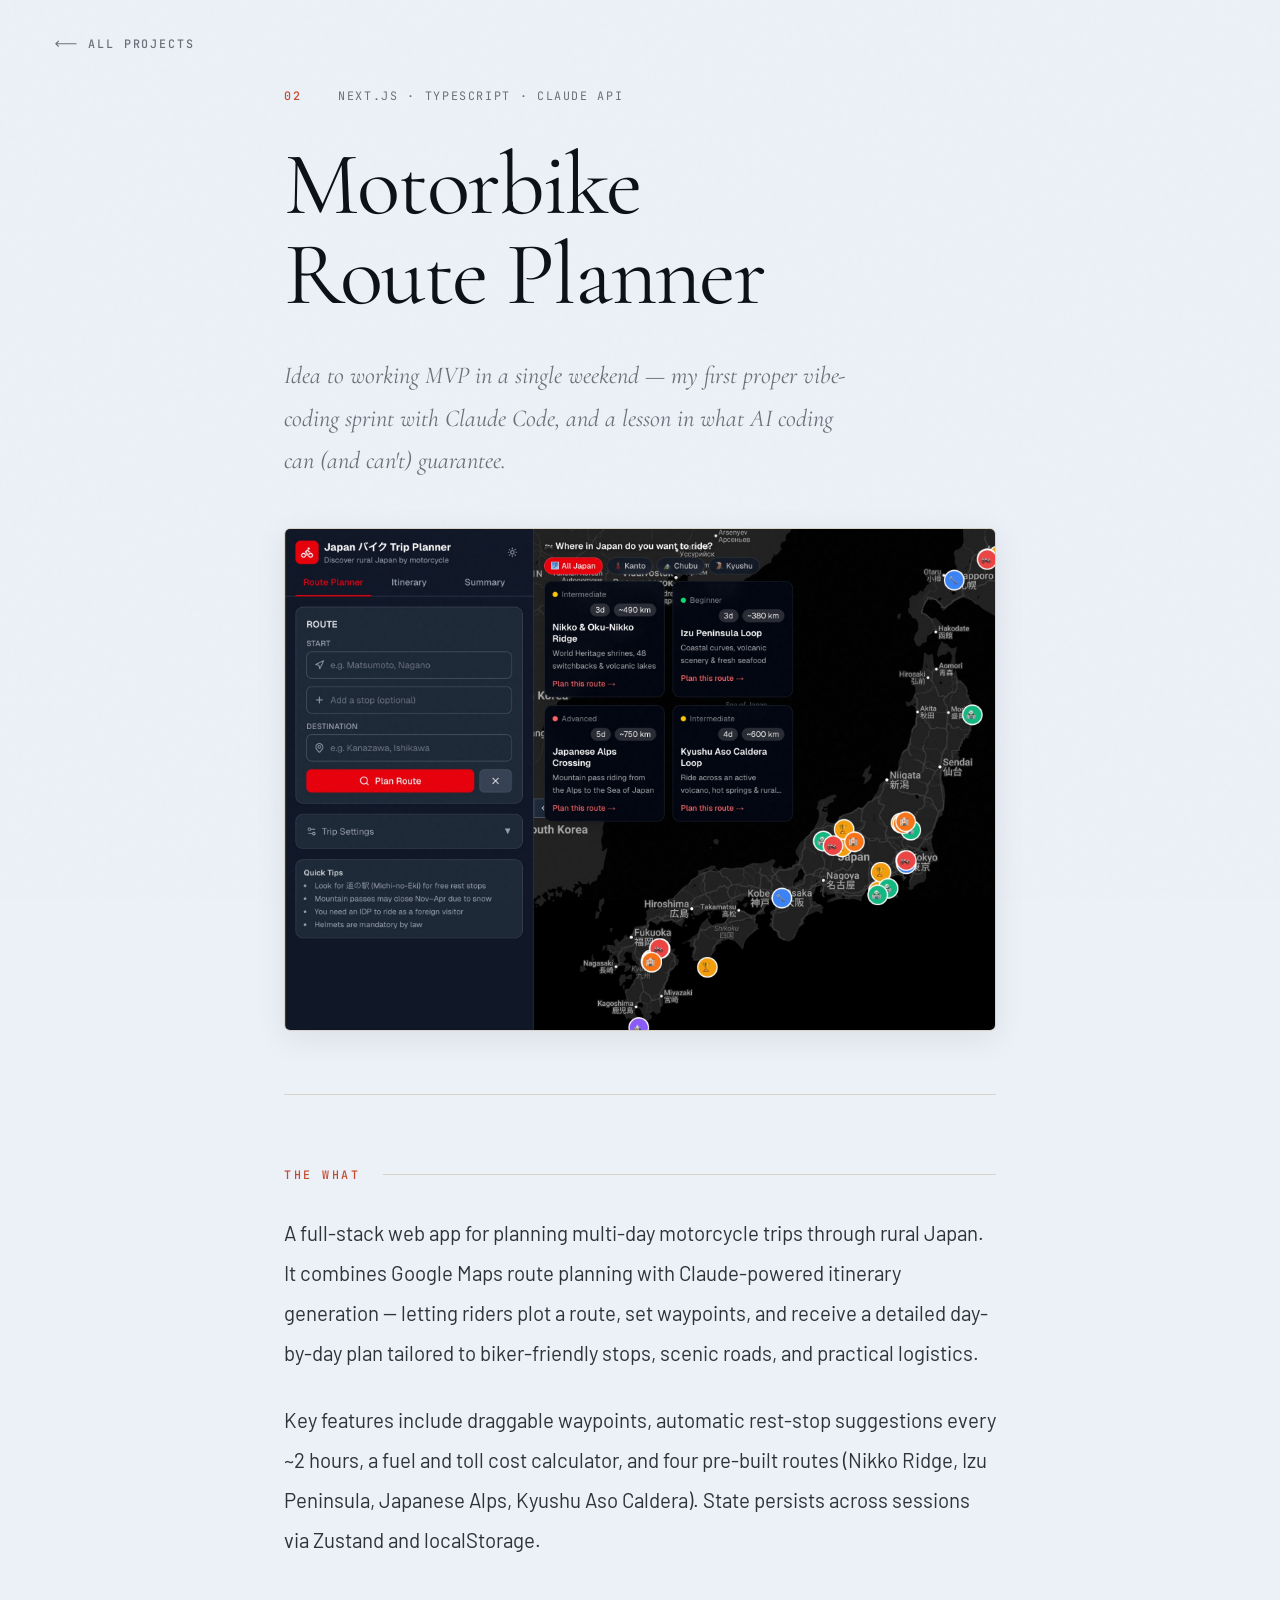
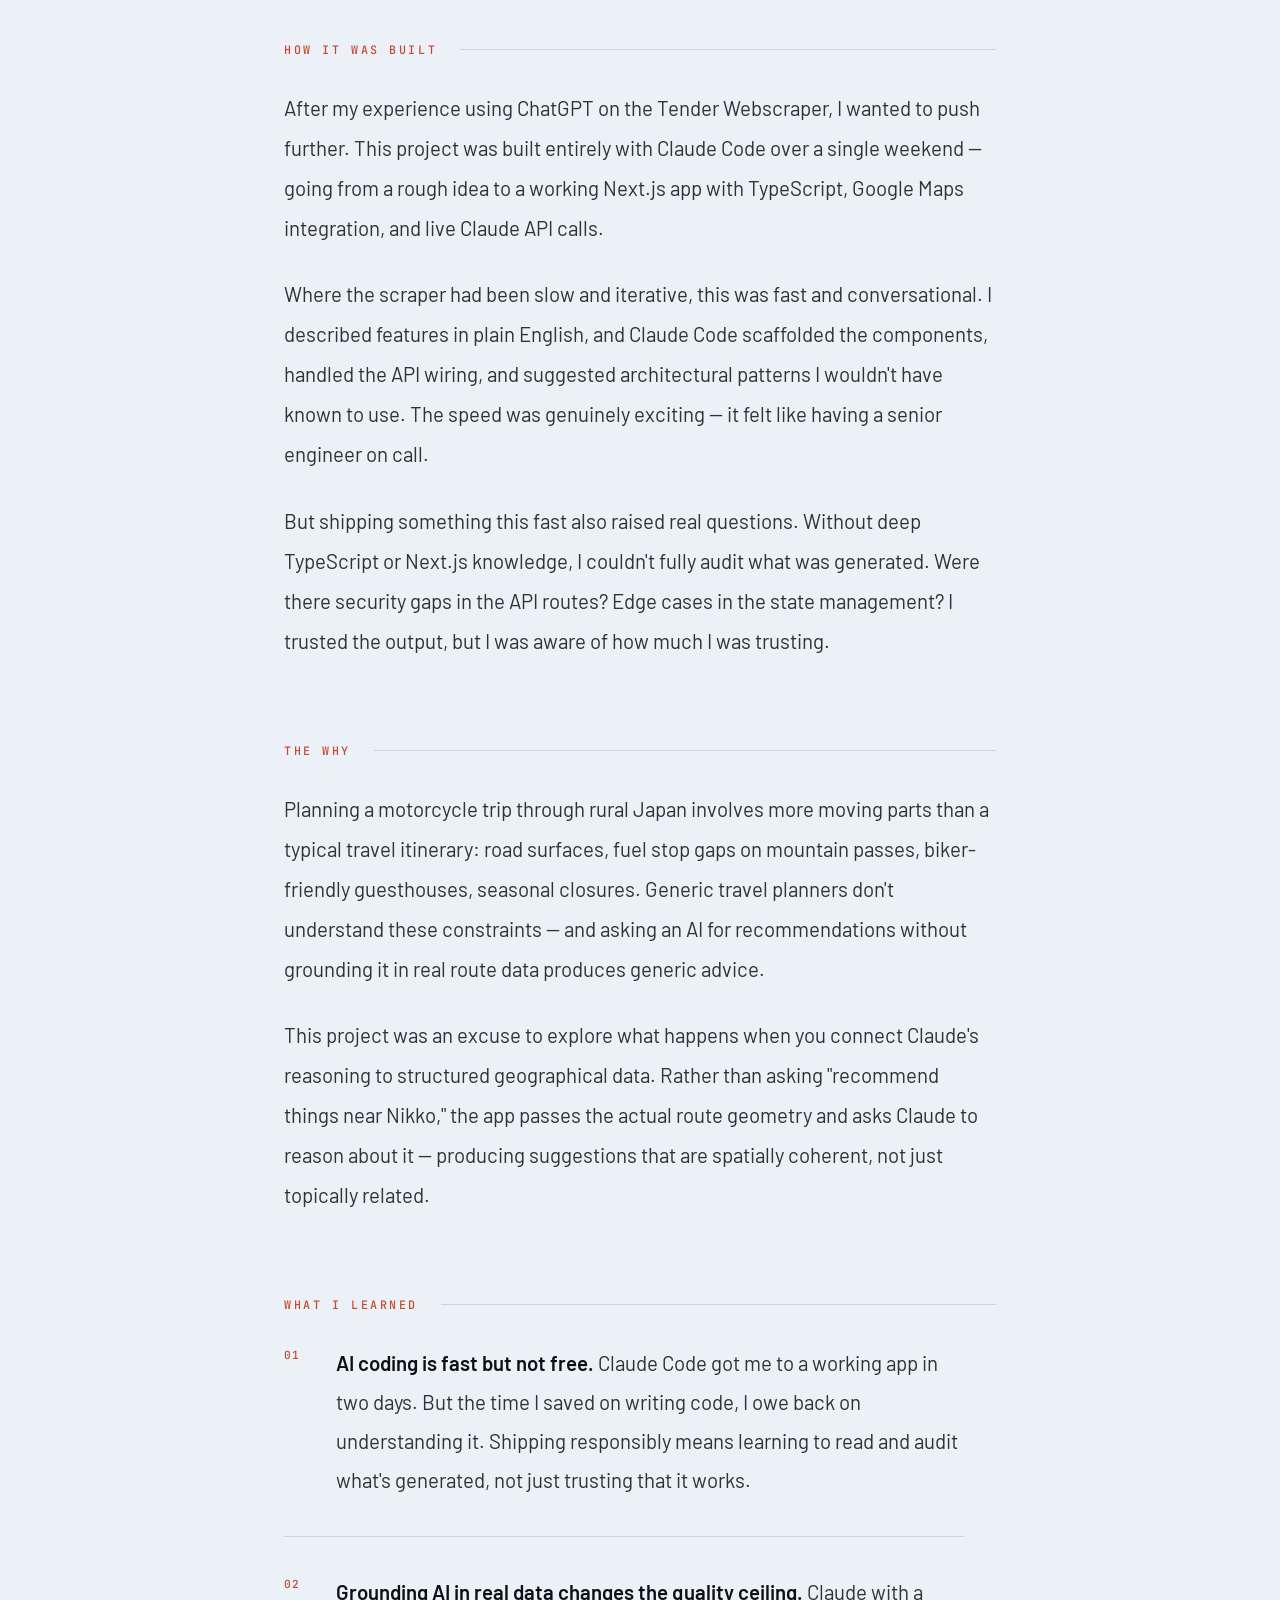
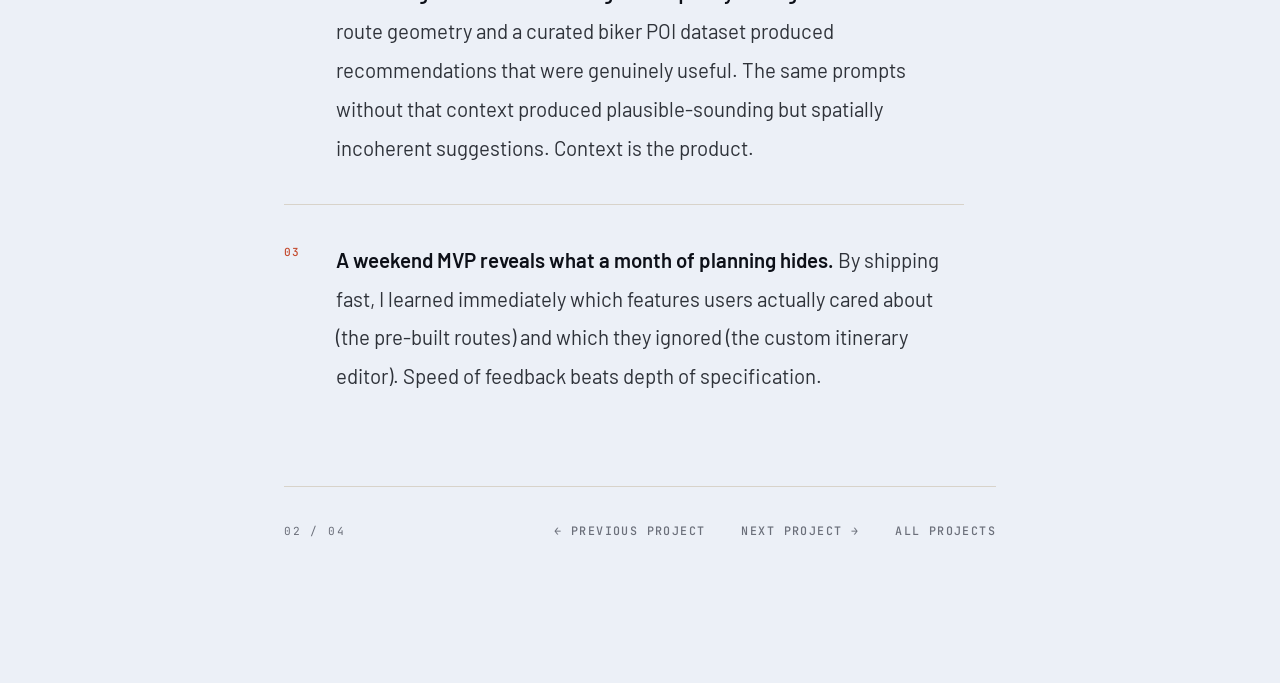
==== commit aa2ff848: "Add just say when. as project 04 - New case study: projects/just-say-when.html (theme-cream)   Cover" ====
--- a/projects/japan-trip-planner.html
+++ b/projects/japan-trip-planner.html
@@ -136,7 +136,7 @@
     </section>
 
     <footer class="project-footer">
-      <span class="project-footer__label">02 / 03</span>
+      <span class="project-footer__label">02 / 04</span>
       <nav class="project-footer__nav">
         <a href="tender-webscraper.html">← Previous Project</a>
         <a href="tokyo-apartment-search.html">Next Project →</a>
--- a/css/project.css
+++ b/css/project.css
@@ -318,6 +318,18 @@
   background-size: 48px 48px;
 }
 
+/* Warm cream — matches Just Say When card banner */
+body.theme-cream {
+  background-color: #FAF6EE;
+}
+
+body.theme-cream .project-header::before {
+  background-image:
+    repeating-linear-gradient(rgba(245, 158, 11, 0.03) 1px, transparent 1px),
+    repeating-linear-gradient(90deg, rgba(245, 158, 11, 0.03) 1px, transparent 1px);
+  background-size: 48px 48px;
+}
+
 /* Warm amber — matches Tokyo Apartment Search card banner */
 body.theme-amber {
   background-color: #F4EEE3;
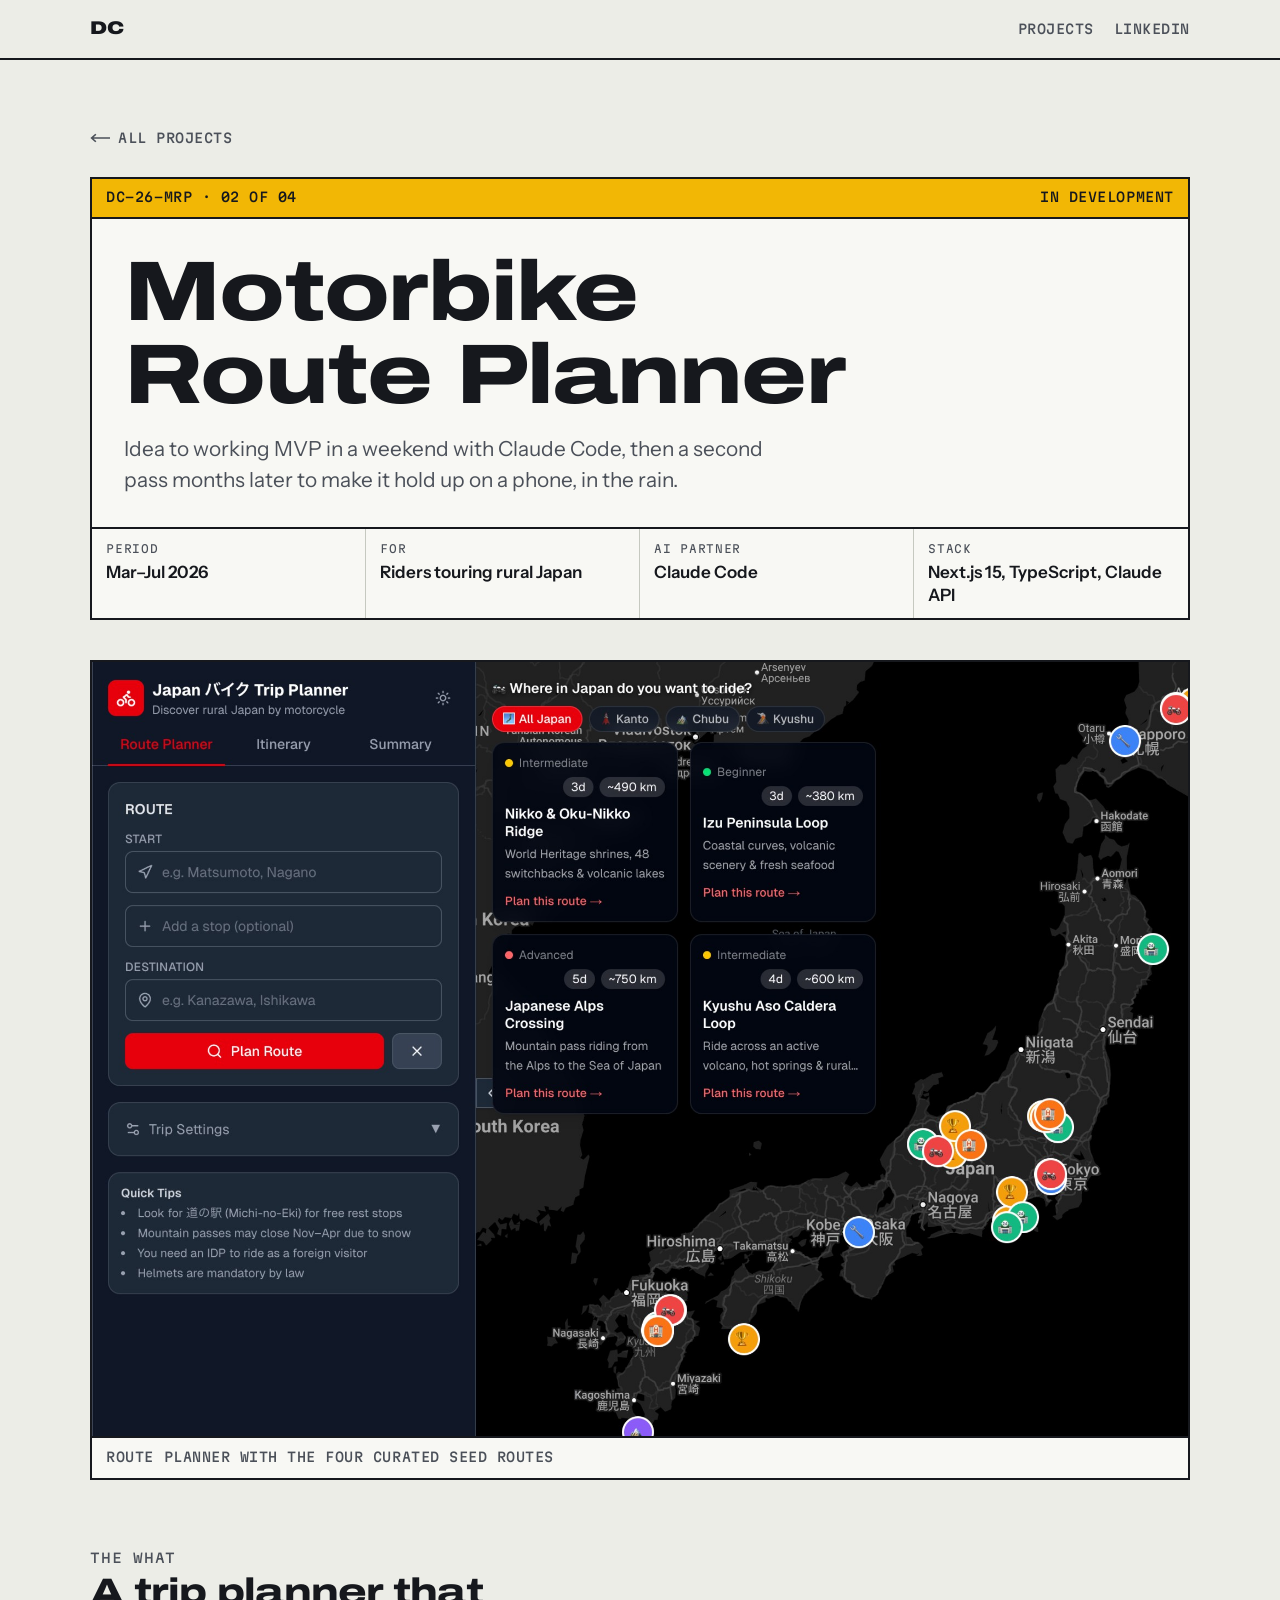
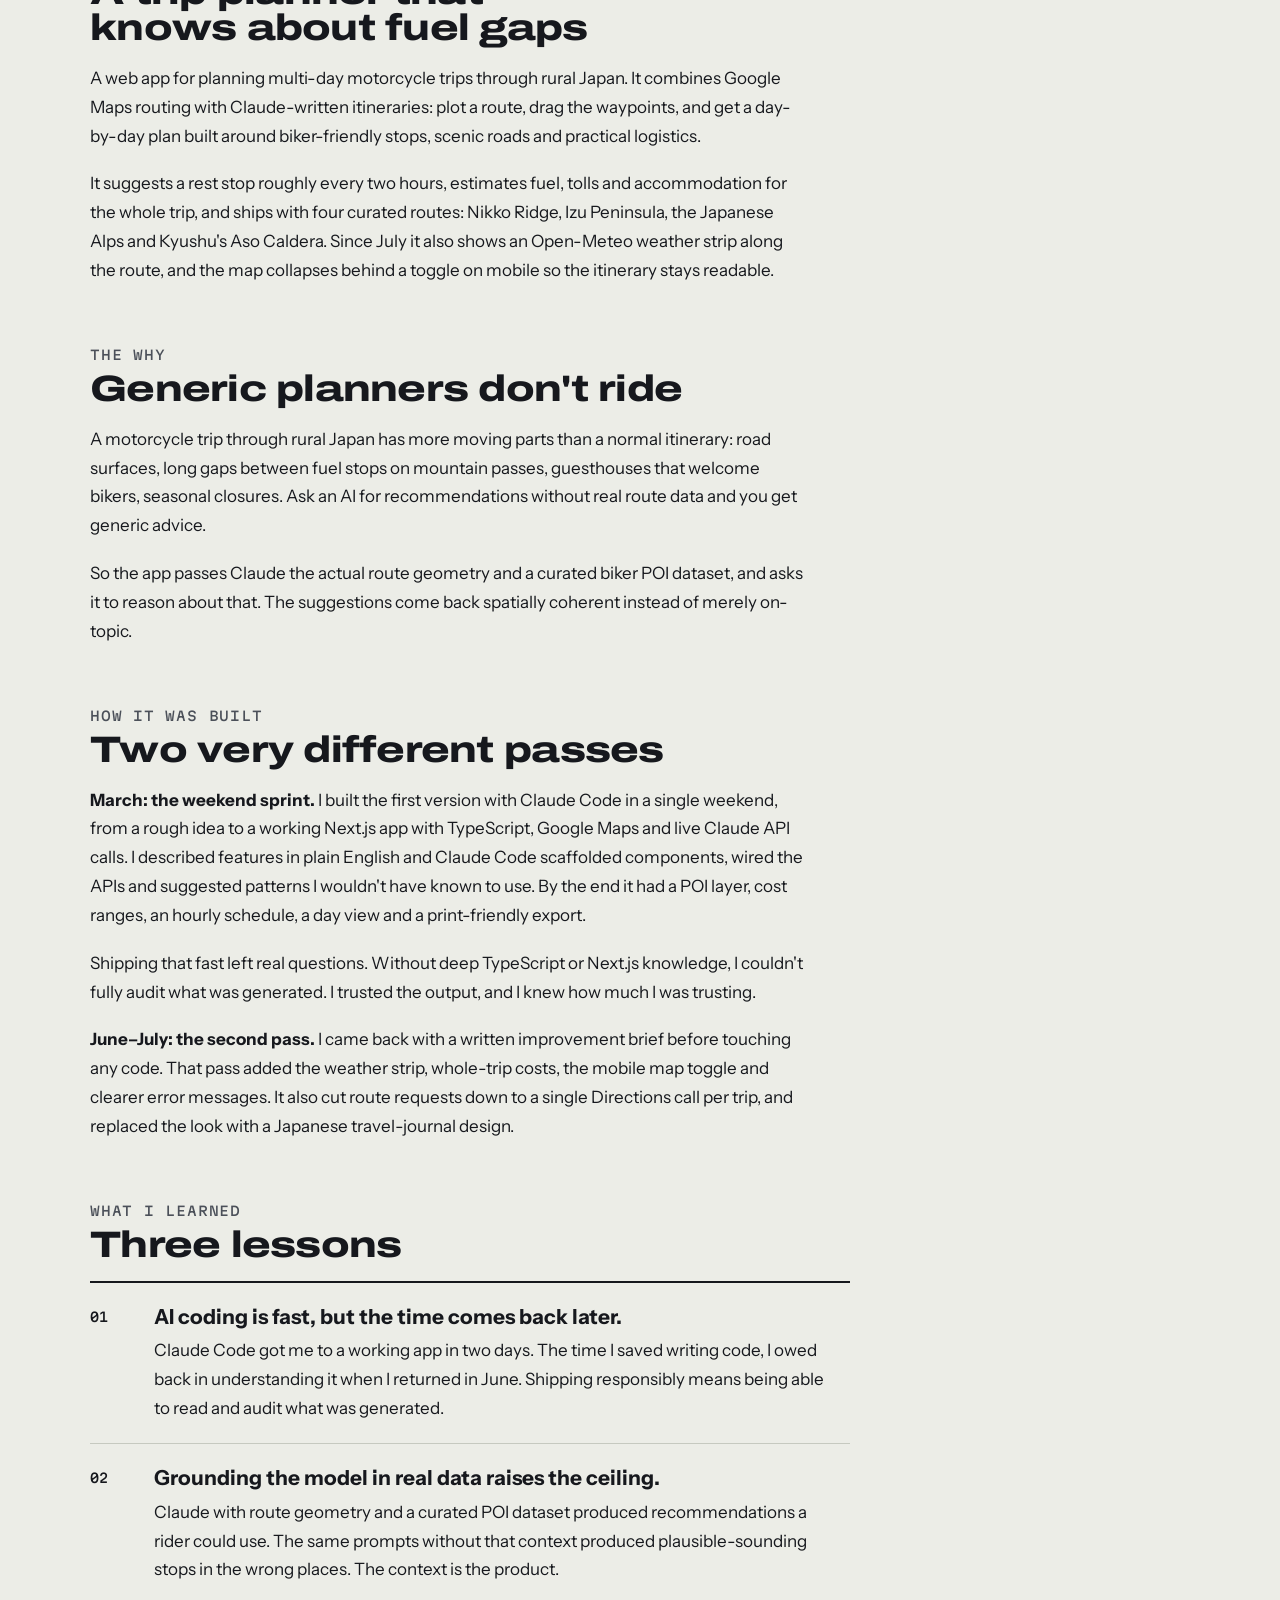
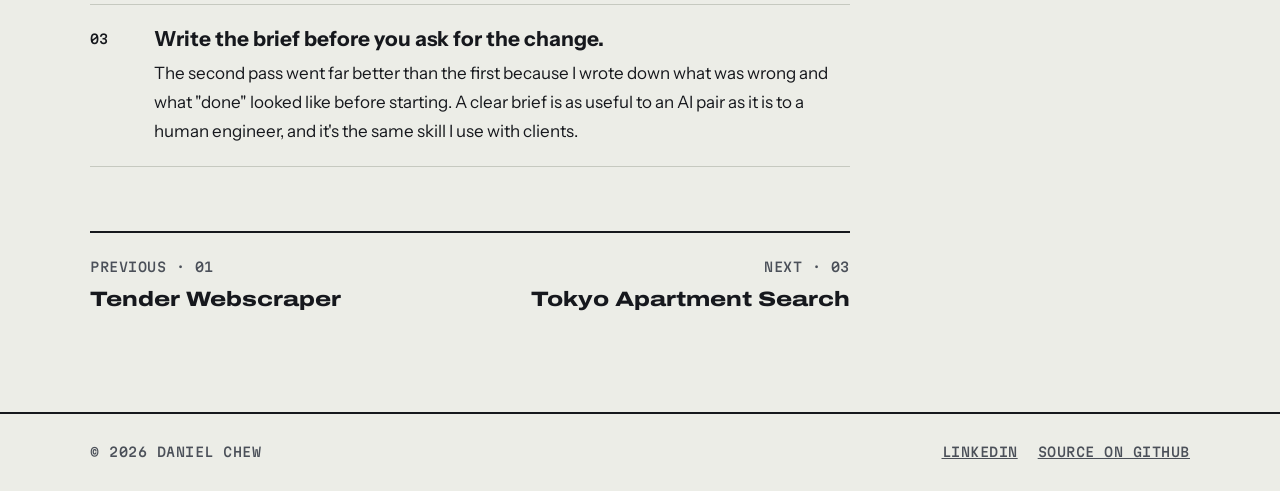
==== commit b2a338ae: "Redesign site as a logistics manifest; refresh project case studies - New visual system: cool label-" ====
--- a/projects/japan-trip-planner.html
+++ b/projects/japan-trip-planner.html
@@ -2,149 +2,139 @@
 <html lang="en">
 <head>
   <meta charset="UTF-8" />
-  <meta name="viewport" content="width=device-width, initial-scale=1.0" />
+  <meta name="viewport" content="width=device-width, initial-scale=1.0, viewport-fit=cover" />
   <title>Motorbike Route Planner — Daniel Chew</title>
   <link rel="preconnect" href="https://fonts.googleapis.com" />
   <link rel="preconnect" href="https://fonts.gstatic.com" crossorigin />
+  <link rel="stylesheet" href="https://fonts.googleapis.com/css2?family=Archivo:wdth,wght@62..125,400..900&family=Instrument+Sans:wght@400;500;600&family=Martian+Mono:wdth,wght@75..112.5,400..600&display=swap" />
+  <link rel="stylesheet" href="../css/style.css" />
   <link rel="stylesheet" href="../css/project.css" />
 </head>
-<body class="theme-blue">
+<body>
 
-  <a href="../index.html" class="back-link">
-    <svg viewBox="0 0 24 8" fill="none" xmlns="http://www.w3.org/2000/svg" aria-hidden="true">
-      <path d="M24 4H2M5 1L2 4l3 3" stroke="currentColor" stroke-width="1.2"/>
-    </svg>
-    <span>All Projects</span>
-  </a>
+  <header class="strip">
+    <div class="wrap strip__inner">
+      <a href="../index.html" class="strip__mark" aria-label="Daniel Chew, home">DC</a>
+      <nav class="strip__nav mono" aria-label="Sections">
+        <a href="../index.html#manifest">Projects</a>
+        <a href="https://linkedin.com/in/daniel-chew-yu" target="_blank" rel="noopener">LinkedIn</a>
+      </nav>
+    </div>
+  </header>
 
-  <article class="project-page">
-
-    <header class="project-header">
-      <div class="project-header__meta">
-        <span class="project-header__number">02</span>
-        <span class="project-header__category">Next.js · TypeScript · Claude API</span>
+  <main class="wrap">
+    <header class="case-head">
+      <a class="case-back mono" href="../index.html#manifest">
+        <svg viewBox="0 0 24 12" fill="none" aria-hidden="true"><path d="M24 6H3M7 1.5 2 6l5 4.5" stroke="currentColor" stroke-width="2"/></svg>
+        All projects
+      </a>
+      <div class="case-label">
+        <div class="label__band mono"><span>DC-26-MRP · 02 of 04</span><span>In development</span></div>
+        <div class="case-label__main">
+          <h1 class="case-title">Motorbike Route Planner</h1>
+          <p class="case-tagline">Idea to working MVP in a weekend with Claude Code, then a second pass months later to make it hold up on a phone, in the rain.</p>
+        </div>
+        <dl class="fields">
+          <div class="field"><dt>Period</dt><dd>Mar–Jul 2026</dd></div>
+          <div class="field"><dt>For</dt><dd>Riders touring rural Japan</dd></div>
+          <div class="field"><dt>AI partner</dt><dd>Claude Code</dd></div>
+          <div class="field"><dt>Stack</dt><dd>Next.js 15, TypeScript, Claude API</dd></div>
+        </dl>
       </div>
-      <h1 class="project-header__title">Motorbike<br />Route Planner</h1>
-      <p class="project-header__tagline">
-        Idea to working MVP in a single weekend — my first proper vibe-coding
-        sprint with Claude Code, and a lesson in what AI coding can (and can't)
-        guarantee.
-      </p>
-      <img src="../img/japan-trip-planner-routes.png" alt="Japan Bike Trip Planner app showing route planner interface with map of Japan and pre-built motorcycle routes" class="project-header__screenshot" />
+      <figure class="case-shot">
+        <img src="../img/japan-trip-planner-routes.png" alt="Route planner interface with a map of Japan and pre-built motorcycle routes" />
+        <figcaption class="mono">Route planner with the four curated seed routes</figcaption>
+      </figure>
     </header>
 
-    <!-- ── The What ── -->
-    <section class="project-section">
-      <h2 class="project-section__heading">The What</h2>
-      <div class="project-section__body">
-        <p>
-          A full-stack web app for planning multi-day motorcycle trips through
-          rural Japan. It combines Google Maps route planning with Claude-powered
-          itinerary generation — letting riders plot a route, set waypoints, and
-          receive a detailed day-by-day plan tailored to biker-friendly stops,
-          scenic roads, and practical logistics.
-        </p>
-        <p>
-          Key features include draggable waypoints, automatic rest-stop suggestions
-          every ~2 hours, a fuel and toll cost calculator, and four pre-built
-          routes (Nikko Ridge, Izu Peninsula, Japanese Alps, Kyushu Aso Caldera).
-          State persists across sessions via Zustand and localStorage.
-        </p>
-      </div>
-    </section>
+    <article class="case-body">
+      <section class="case-section">
+        <h2><span class="mono">The what</span>A trip planner that knows about fuel gaps</h2>
+        <div class="prose">
+          <p>
+            A web app for planning multi-day motorcycle trips through rural Japan. It combines
+            Google Maps routing with Claude-written itineraries: plot a route, drag the
+            waypoints, and get a day-by-day plan built around biker-friendly stops, scenic roads
+            and practical logistics.
+          </p>
+          <p>
+            It suggests a rest stop roughly every two hours, estimates fuel, tolls and
+            accommodation for the whole trip, and ships with four curated routes: Nikko Ridge,
+            Izu Peninsula, the Japanese Alps and Kyushu's Aso Caldera. Since July it also shows
+            an Open-Meteo weather strip along the route, and the map collapses behind a toggle
+            on mobile so the itinerary stays readable.
+          </p>
+        </div>
+      </section>
 
-    <!-- ── How It Was Built ── -->
-    <section class="project-section">
-      <h2 class="project-section__heading">How It Was Built</h2>
-      <div class="project-section__body">
-        <p>
-          After my experience using ChatGPT on the Tender Webscraper, I wanted
-          to push further. This project was built entirely with Claude Code over
-          a single weekend — going from a rough idea to a working Next.js app
-          with TypeScript, Google Maps integration, and live Claude API calls.
-        </p>
-        <p>
-          Where the scraper had been slow and iterative, this was fast and
-          conversational. I described features in plain English, and Claude Code
-          scaffolded the components, handled the API wiring, and suggested
-          architectural patterns I wouldn't have known to use. The speed was
-          genuinely exciting — it felt like having a senior engineer on call.
-        </p>
-        <p>
-          But shipping something this fast also raised real questions. Without
-          deep TypeScript or Next.js knowledge, I couldn't fully audit what was
-          generated. Were there security gaps in the API routes? Edge cases in
-          the state management? I trusted the output, but I was aware of how
-          much I was trusting.
-        </p>
-      </div>
-    </section>
+      <section class="case-section">
+        <h2><span class="mono">The why</span>Generic planners don't ride</h2>
+        <div class="prose">
+          <p>
+            A motorcycle trip through rural Japan has more moving parts than a normal itinerary:
+            road surfaces, long gaps between fuel stops on mountain passes, guesthouses that
+            welcome bikers, seasonal closures. Ask an AI for recommendations without real route
+            data and you get generic advice.
+          </p>
+          <p>
+            So the app passes Claude the actual route geometry and a curated biker POI dataset,
+            and asks it to reason about that. The suggestions come back spatially coherent
+            instead of merely on-topic.
+          </p>
+        </div>
+      </section>
 
-    <!-- ── The Why ── -->
-    <section class="project-section">
-      <h2 class="project-section__heading">The Why</h2>
-      <div class="project-section__body">
-        <p>
-          Planning a motorcycle trip through rural Japan involves more moving parts
-          than a typical travel itinerary: road surfaces, fuel stop gaps on mountain
-          passes, biker-friendly guesthouses, seasonal closures. Generic travel
-          planners don't understand these constraints — and asking an AI for
-          recommendations without grounding it in real route data produces generic
-          advice.
-        </p>
-        <p>
-          This project was an excuse to explore what happens when you connect
-          Claude's reasoning to structured geographical data. Rather than asking
-          "recommend things near Nikko," the app passes the actual route geometry
-          and asks Claude to reason about it — producing suggestions that are
-          spatially coherent, not just topically related.
-        </p>
-      </div>
-    </section>
+      <section class="case-section">
+        <h2><span class="mono">How it was built</span>Two very different passes</h2>
+        <div class="prose">
+          <p>
+            <b>March: the weekend sprint.</b> I built the first version with Claude Code in a
+            single weekend, from a rough idea to a working Next.js app with TypeScript, Google
+            Maps and live Claude API calls. I described features in plain English and Claude Code
+            scaffolded components, wired the APIs and suggested patterns I wouldn't have known to
+            use. By the end it had a POI layer, cost ranges, an hourly schedule, a day view and a
+            print-friendly export.
+          </p>
+          <p>
+            Shipping that fast left real questions. Without deep TypeScript or Next.js knowledge,
+            I couldn't fully audit what was generated. I trusted the output, and I knew how much
+            I was trusting.
+          </p>
+          <p>
+            <b>June–July: the second pass.</b> I came back with a written improvement brief
+            before touching any code. That pass added the weather strip, whole-trip costs, the
+            mobile map toggle and clearer error messages. It also cut route requests down to a
+            single Directions call per trip, and replaced the look with a Japanese travel-journal
+            design.
+          </p>
+        </div>
+      </section>
 
-    <!-- ── What I Learned ── -->
-    <section class="project-section">
-      <h2 class="project-section__heading">What I Learned</h2>
-      <ul class="learning-list">
-        <li class="learning-list__item" data-n="01">
-          <p>
-            <strong>AI coding is fast but not free.</strong>
-            Claude Code got me to a working app in two days. But the
-            time I saved on writing code, I owe back on understanding it.
-            Shipping responsibly means learning to read and audit what's
-            generated, not just trusting that it works.
-          </p>
-        </li>
-        <li class="learning-list__item" data-n="02">
-          <p>
-            <strong>Grounding AI in real data changes the quality ceiling.</strong>
-            Claude with a route geometry and a curated biker POI dataset produced
-            recommendations that were genuinely useful. The same prompts without
-            that context produced plausible-sounding but spatially incoherent
-            suggestions. Context is the product.
-          </p>
-        </li>
-        <li class="learning-list__item" data-n="03">
-          <p>
-            <strong>A weekend MVP reveals what a month of planning hides.</strong>
-            By shipping fast, I learned immediately which features users actually
-            cared about (the pre-built routes) and which they ignored (the custom
-            itinerary editor). Speed of feedback beats depth of specification.
-          </p>
-        </li>
-      </ul>
-    </section>
+      <section class="case-section">
+        <h2><span class="mono">What I learned</span>Three lessons</h2>
+        <ol class="lessons">
+          <li data-n="01"><p><strong>AI coding is fast, but the time comes back later.</strong>Claude Code got me to a working app in two days. The time I saved writing code, I owed back in understanding it when I returned in June. Shipping responsibly means being able to read and audit what was generated.</p></li>
+          <li data-n="02"><p><strong>Grounding the model in real data raises the ceiling.</strong>Claude with route geometry and a curated POI dataset produced recommendations a rider could use. The same prompts without that context produced plausible-sounding stops in the wrong places. The context is the product.</p></li>
+          <li data-n="03"><p><strong>Write the brief before you ask for the change.</strong>The second pass went far better than the first because I wrote down what was wrong and what "done" looked like before starting. A clear brief is as useful to an AI pair as it is to a human engineer, and it's the same skill I use with clients.</p></li>
+        </ol>
+      </section>
 
-    <footer class="project-footer">
-      <span class="project-footer__label">02 / 04</span>
-      <nav class="project-footer__nav">
-        <a href="tender-webscraper.html">← Previous Project</a>
-        <a href="tokyo-apartment-search.html">Next Project →</a>
-        <a href="../index.html">All Projects</a>
+      <nav class="case-nav" aria-label="More projects">
+        <a href="tender-webscraper.html"><span class="mono">Previous · 01</span><b>Tender Webscraper</b></a>
+        <a href="tokyo-apartment-search.html"><span class="mono">Next · 03</span><b>Tokyo Apartment Search</b></a>
       </nav>
-    </footer>
+    </article>
+  </main>
 
-  </article>
+  <footer class="footer">
+    <div class="wrap footer__inner mono">
+      <span>© 2026 Daniel Chew</span>
+      <nav aria-label="Elsewhere">
+        <a href="https://linkedin.com/in/daniel-chew-yu" target="_blank" rel="noopener">LinkedIn</a>
+        <a href="https://github.com/pewpert/Japan-Trip-Planner" target="_blank" rel="noopener">Source on GitHub</a>
+      </nav>
+    </div>
+  </footer>
 
 </body>
 </html>
--- a/css/style.css
+++ b/css/style.css
@@ -0,0 +1,625 @@
+/* ============================================================
+   Daniel Chew — "Manifest"
+   Layout: one scrolling waybill. Route strip, consignee label,
+   a manifest of parcel labels, then the onward leg.
+   ============================================================ */
+:root {
+  --paper:     #ECEDE7;   /* cool label stock */
+  --sheet:     #F8F8F4;   /* label face */
+  --ink:       #16181D;
+  --ink-2:     #4B5059;   /* secondary text, blue-grey bias */
+  --rule:      #C6C9C0;
+  --signal:    #F2B705;   /* safety yellow, fills only */
+  --on-signal: #16181D;
+  --live:      #1E7A4C;
+
+  --display: 'Archivo', 'Arial Narrow', Arial, sans-serif;
+  --body:    'Instrument Sans', 'Helvetica Neue', Arial, sans-serif;
+  --mono:    'Martian Mono', ui-monospace, 'SFMono-Regular', Menlo, monospace;
+
+  --step--1: 0.8125rem;
+  --step-0:  1.0625rem;
+  --step-1:  1.3rem;
+  --step-2:  clamp(1.6rem, 1.2rem + 1.6vw, 2.3rem);
+  --step-3:  clamp(2.6rem, 1.6rem + 4.6vw, 5.6rem);
+
+  --wrap: 1180px;
+  --ease: cubic-bezier(0.2, 0.7, 0.2, 1);
+}
+
+@media (prefers-color-scheme: dark) {
+  :root:not([data-theme="light"]) {
+    --paper: #111317; --sheet: #191C21; --ink: #E8E9E3; --ink-2: #A0A6AE;
+    --rule: #2E333A; --live: #4CC28A; color-scheme: dark;
+  }
+}
+:root[data-theme="dark"] {
+  --paper: #111317; --sheet: #191C21; --ink: #E8E9E3; --ink-2: #A0A6AE;
+  --rule: #2E333A; --live: #4CC28A; color-scheme: dark;
+}
+
+/* ── Base ───────────────────────────────────── */
+*, *::before, *::after { box-sizing: border-box; }
+
+html { -webkit-text-size-adjust: 100%; }
+
+body {
+  margin: 0;
+  background: var(--paper);
+  color: var(--ink);
+  font-family: var(--body);
+  font-size: var(--step-0);
+  line-height: 1.6;
+  -webkit-font-smoothing: antialiased;
+}
+
+img { max-width: 100%; display: block; }
+
+a { color: inherit; }
+
+:focus-visible {
+  outline: 3px solid var(--signal);
+  outline-offset: 3px;
+}
+
+h1, h2, h3 {
+  font-family: var(--display);
+  font-stretch: 125%;
+  font-weight: 800;
+  line-height: 0.98;
+  letter-spacing: -0.02em;
+  margin: 0;
+  text-wrap: balance;
+}
+
+p { margin: 0; }
+
+.wrap {
+  max-width: var(--wrap);
+  margin-inline: auto;
+  padding-left: max(16px, env(safe-area-inset-left, 0px));
+  padding-right: max(16px, env(safe-area-inset-right, 0px));
+}
+
+@media (min-width: 720px) {
+  .wrap {
+    padding-left: max(40px, env(safe-area-inset-left, 0px));
+    padding-right: max(40px, env(safe-area-inset-right, 0px));
+  }
+}
+
+.mono {
+  font-family: var(--mono);
+  font-size: var(--step--1);
+  font-weight: 500;
+  letter-spacing: 0.04em;
+  text-transform: uppercase;
+}
+
+/* ── Route strip ────────────────────────────── */
+.strip {
+  border-bottom: 2px solid var(--ink);
+  background: var(--paper);
+}
+
+.strip__inner {
+  display: flex;
+  align-items: center;
+  justify-content: space-between;
+  gap: 1rem;
+  padding-block: 0.9rem;
+  flex-wrap: wrap;
+}
+
+.strip__mark {
+  font-family: var(--display);
+  font-stretch: 125%;
+  font-weight: 900;
+  font-size: 1.15rem;
+  letter-spacing: -0.01em;
+  text-decoration: none;
+}
+
+.strip__route {
+  display: flex;
+  align-items: center;
+  gap: 0.6rem;
+  color: var(--ink-2);
+}
+
+.strip__route b { color: var(--ink); font-weight: 600; }
+
+.strip__line {
+  width: clamp(40px, 10vw, 120px);
+  height: 2px;
+  background: repeating-linear-gradient(90deg, var(--ink) 0 6px, transparent 6px 11px);
+}
+
+.strip__nav {
+  display: flex;
+  gap: 1.25rem;
+}
+
+.strip__nav a {
+  text-decoration: none;
+  color: var(--ink-2);
+}
+
+.strip__nav a:hover { color: var(--ink); text-decoration: underline; text-underline-offset: 4px; }
+
+/* ── Hero ───────────────────────────────────── */
+.hero {
+  display: grid;
+  grid-template-columns: minmax(0, 1.35fr) minmax(0, 1fr);
+  gap: clamp(2rem, 5vw, 4.5rem);
+  align-items: start;
+  padding-block: clamp(2.5rem, 7vw, 5.5rem);
+}
+
+.hero__text { display: grid; gap: 1.5rem; min-width: 0; }
+
+.eyebrow { color: var(--ink-2); }
+
+.hero__name {
+  font-size: var(--step-3);
+}
+
+.hero__name span {
+  display: inline-block;
+  background: var(--signal);
+  color: var(--on-signal);
+  padding: 0 0.12em;
+  margin-left: -0.12em;
+}
+
+.hero__lede {
+  font-size: var(--step-1);
+  line-height: 1.5;
+  max-width: 34ch;
+}
+
+.hero__body {
+  color: var(--ink-2);
+  max-width: 58ch;
+}
+
+.hero__links {
+  display: flex;
+  flex-wrap: wrap;
+  gap: 0.75rem;
+  margin-top: 0.5rem;
+}
+
+.btn {
+  display: inline-flex;
+  align-items: center;
+  gap: 0.6rem;
+  padding: 0.8rem 1.15rem;
+  border: 2px solid var(--ink);
+  text-decoration: none;
+  font-family: var(--mono);
+  font-size: var(--step--1);
+  font-weight: 500;
+  letter-spacing: 0.04em;
+  text-transform: uppercase;
+  transition: background 0.2s var(--ease), color 0.2s var(--ease);
+}
+
+.btn--solid { background: var(--ink); color: var(--paper); }
+.btn--solid:hover { background: var(--signal); color: var(--on-signal); border-color: var(--signal); }
+.btn:not(.btn--solid):hover { background: var(--ink); color: var(--paper); }
+
+/* ── Consignee label (hero card) ────────────── */
+.label {
+  background: var(--sheet);
+  border: 2px solid var(--ink);
+  min-width: 0;
+}
+
+.label__band {
+  display: flex;
+  justify-content: space-between;
+  align-items: center;
+  gap: 1rem;
+  padding: 0.55rem 0.9rem;
+  background: var(--signal);
+  color: var(--on-signal);
+  border-bottom: 2px solid var(--ink);
+}
+
+.label__top {
+  display: grid;
+  grid-template-columns: 112px minmax(0, 1fr);
+  gap: 1rem;
+  padding: 1rem 0.9rem;
+  border-bottom: 2px solid var(--ink);
+  align-items: center;
+}
+
+.label__photo {
+  width: 112px;
+  height: 136px;
+  object-fit: cover;
+  object-position: center 30%;
+  filter: grayscale(1) contrast(1.05);
+  border: 2px solid var(--ink);
+}
+
+.label__airports {
+  display: flex;
+  align-items: center;
+  gap: 0.5rem;
+  font-family: var(--display);
+  font-stretch: 125%;
+  font-weight: 900;
+  font-size: clamp(2rem, 1.4rem + 2vw, 2.8rem);
+  line-height: 1;
+}
+
+.label__airports svg { width: 1.6rem; height: auto; flex: none; }
+
+.label__airport-names { color: var(--ink-2); margin-top: 0.4rem; }
+
+.fields {
+  display: grid;
+  grid-template-columns: 1fr 1fr;
+  margin: 0;
+}
+
+.field {
+  padding: 0.7rem 0.9rem;
+  border-bottom: 1px solid var(--rule);
+  min-width: 0;
+}
+
+.field:nth-child(odd) { border-right: 1px solid var(--rule); }
+
+.field dt {
+  font-family: var(--mono);
+  font-size: 0.6875rem;
+  letter-spacing: 0.06em;
+  text-transform: uppercase;
+  color: var(--ink-2);
+}
+
+.field dd {
+  margin: 0.2rem 0 0;
+  font-weight: 600;
+  line-height: 1.35;
+}
+
+.field--wide { grid-column: 1 / -1; border-right: 0 !important; }
+
+.label__barcode {
+  display: grid;
+  gap: 0.35rem;
+  padding: 0.9rem;
+  justify-items: start;
+}
+
+.barcode { width: 100%; height: 54px; color: var(--ink); }
+
+/* ── Section heads ──────────────────────────── */
+.section {
+  padding-block: clamp(3rem, 7vw, 5rem);
+  border-top: 2px solid var(--ink);
+}
+
+.section__head {
+  display: flex;
+  justify-content: space-between;
+  align-items: end;
+  gap: 1rem 2rem;
+  flex-wrap: wrap;
+  margin-bottom: clamp(1.75rem, 4vw, 2.75rem);
+}
+
+.section__title { font-size: var(--step-2); }
+
+.section__note { color: var(--ink-2); max-width: 46ch; }
+
+/* ── Tooling progression ────────────────────── */
+.progression {
+  display: grid;
+  grid-template-columns: repeat(4, minmax(0, 1fr));
+  margin: 0 0 clamp(1.75rem, 4vw, 2.5rem);
+  padding: 0;
+  list-style: none;
+  position: relative;
+}
+
+.progression::before {
+  content: '';
+  position: absolute;
+  left: 6px;
+  right: 6px;
+  top: 6px;
+  height: 2px;
+  background: var(--ink);
+}
+
+.progression li {
+  position: relative;
+  padding-top: 1.4rem;
+  padding-right: 1rem;
+  min-width: 0;
+}
+
+.progression li::before {
+  content: '';
+  position: absolute;
+  top: 0;
+  left: 0;
+  width: 14px;
+  height: 14px;
+  border: 2px solid var(--ink);
+  background: var(--sheet);
+}
+
+.progression li:last-child::before { background: var(--signal); }
+
+.progression b { display: block; font-weight: 600; }
+
+.progression span { color: var(--ink-2); font-size: 0.9rem; }
+
+/* ── Parcel labels (projects) ───────────────── */
+.manifest {
+  display: grid;
+  grid-template-columns: repeat(2, minmax(0, 1fr));
+  gap: clamp(1.25rem, 2.5vw, 2rem);
+}
+
+.parcel {
+  position: relative;
+  display: grid;
+  grid-template-rows: auto auto 1fr auto;
+  background: var(--sheet);
+  border: 2px solid var(--ink);
+  transition: transform 0.25s var(--ease), box-shadow 0.25s var(--ease);
+}
+
+.parcel:hover,
+.parcel:focus-within {
+  transform: translate(-4px, -4px);
+  box-shadow: 8px 8px 0 var(--ink);
+}
+
+.parcel__band {
+  display: flex;
+  justify-content: space-between;
+  align-items: center;
+  gap: 0.75rem;
+  padding: 0.6rem 1rem;
+  border-bottom: 2px solid var(--ink);
+}
+
+.parcel__code { font-variant-numeric: tabular-nums; }
+
+.status {
+  display: inline-flex;
+  align-items: center;
+  gap: 0.45rem;
+  white-space: nowrap;
+}
+
+.status::before {
+  content: '';
+  width: 8px;
+  height: 8px;
+  border-radius: 50%;
+  background: var(--ink-2);
+}
+
+.status--live { color: var(--live); }
+.status--live::before { background: var(--live); }
+
+.parcel__shot {
+  aspect-ratio: 16 / 7;
+  max-width: 100%;
+  overflow: hidden;
+  border-bottom: 2px solid var(--ink);
+  background: var(--paper);
+}
+
+.parcel__shot img {
+  width: 100%;
+  height: 100%;
+  object-fit: cover;
+  object-position: top left;
+}
+
+/* Drawn covers for projects without screenshots */
+.cover {
+  width: 100%;
+  height: 100%;
+  display: grid;
+  place-items: center;
+  font-family: var(--display);
+  font-stretch: 125%;
+  font-weight: 900;
+  color: var(--ink);
+}
+
+.cover--grid {
+  background-color: var(--paper);
+  background-image:
+    linear-gradient(to right, var(--rule) 1px, transparent 1px),
+    linear-gradient(to bottom, var(--rule) 1px, transparent 1px);
+  background-size: 28px 28px;
+}
+
+.cover__slots {
+  display: grid;
+  grid-template-columns: repeat(7, 22px);
+  gap: 5px;
+}
+
+.cover__slots i {
+  width: 22px;
+  height: 22px;
+  border: 1.5px solid var(--ink);
+  background: var(--sheet);
+}
+
+.cover__slots i.on { background: var(--signal); }
+.cover__slots i.all { background: var(--live); border-color: var(--live); }
+
+.cover__rents {
+  display: grid;
+  gap: 6px;
+  width: min(78%, 360px);
+}
+
+.cover__rents div {
+  display: grid;
+  grid-template-columns: 4.5rem 1fr 3.2rem;
+  gap: 0.6rem;
+  align-items: center;
+  font-family: var(--mono);
+  font-weight: 500;
+  font-size: 0.7rem;
+  color: var(--ink);
+}
+
+.cover__rents span:nth-child(2) {
+  height: 10px;
+  background: var(--ink);
+}
+
+.cover__rents div.pick span:nth-child(2) { background: var(--signal); outline: 1.5px solid var(--ink); }
+
+.parcel__body {
+  display: grid;
+  gap: 0.75rem;
+  align-content: start;
+  padding: 1.25rem 1rem 1.25rem;
+}
+
+.parcel__title {
+  font-size: clamp(1.6rem, 1.2rem + 1.2vw, 2.1rem);
+}
+
+.parcel__title a { text-decoration: none; }
+
+/* Whole card is the link target */
+.parcel__title a::after {
+  content: '';
+  position: absolute;
+  inset: 0;
+}
+
+.parcel__text { color: var(--ink-2); max-width: 52ch; }
+
+.parcel .fields { border-top: 2px solid var(--ink); }
+
+.parcel .field:nth-last-child(-n+2) { border-bottom: 0; }
+
+.parcel__cta {
+  display: flex;
+  justify-content: space-between;
+  align-items: center;
+  padding: 0.75rem 1rem;
+  border-top: 2px solid var(--ink);
+  background: var(--ink);
+  color: var(--paper);
+}
+
+.parcel:hover .parcel__cta,
+.parcel:focus-within .parcel__cta { background: var(--signal); color: var(--on-signal); }
+
+.parcel__cta svg { width: 1.5rem; height: auto; transition: transform 0.25s var(--ease); }
+.parcel:hover .parcel__cta svg { transform: translateX(4px); }
+
+/* ── Onward leg ─────────────────────────────── */
+.onward {
+  display: grid;
+  grid-template-columns: minmax(0, 1fr) minmax(0, 1.2fr);
+  gap: clamp(1.5rem, 5vw, 4rem);
+  align-items: start;
+}
+
+.onward__title { font-size: var(--step-2); }
+
+.onward__body { display: grid; gap: 1rem; max-width: 60ch; }
+
+.onward__body p:first-child { font-size: var(--step-1); line-height: 1.5; }
+
+.checklist {
+  list-style: none;
+  margin: 0.5rem 0 0;
+  padding: 0;
+  display: grid;
+  gap: 0.6rem;
+}
+
+.checklist li {
+  display: grid;
+  grid-template-columns: 1.25rem 1fr;
+  gap: 0.75rem;
+  align-items: baseline;
+  color: var(--ink-2);
+}
+
+.checklist li::before {
+  content: '';
+  width: 12px;
+  height: 12px;
+  border: 2px solid var(--ink);
+  transform: translateY(1px);
+}
+
+/* ── Footer ─────────────────────────────────── */
+.footer {
+  border-top: 2px solid var(--ink);
+  padding-block: 1.75rem;
+}
+
+.footer__inner {
+  display: flex;
+  justify-content: space-between;
+  align-items: center;
+  gap: 1rem;
+  flex-wrap: wrap;
+  color: var(--ink-2);
+}
+
+.footer__inner nav { display: flex; gap: 1.25rem; flex-wrap: wrap; }
+
+/* ── Load sequence: labels print in ────────── */
+@media (prefers-reduced-motion: no-preference) {
+  .hero__text > *, .hero .label {
+    animation: print-in 0.7s var(--ease) both;
+  }
+  .hero__text > :nth-child(2) { animation-delay: 0.06s; }
+  .hero__text > :nth-child(3) { animation-delay: 0.12s; }
+  .hero__text > :nth-child(4) { animation-delay: 0.18s; }
+  .hero__text > :nth-child(5) { animation-delay: 0.24s; }
+  .hero .label { animation-delay: 0.2s; }
+}
+
+@keyframes print-in {
+  from { opacity: 0.001; transform: translateY(12px); }
+  to   { opacity: 1; transform: none; }
+}
+
+@media (prefers-reduced-motion: reduce) {
+  .parcel, .parcel__cta svg { transition: none; }
+  .parcel:hover, .parcel:focus-within { transform: none; }
+}
+
+/* ── Responsive ─────────────────────────────── */
+@media (max-width: 900px) {
+  .hero, .onward { grid-template-columns: minmax(0, 1fr); }
+  .hero .label { max-width: 460px; }
+  .manifest { grid-template-columns: minmax(0, 1fr); }
+}
+
+@media (max-width: 640px) {
+  .strip__route { order: 3; width: 100%; }
+  .progression { grid-template-columns: minmax(0, 1fr) minmax(0, 1fr); row-gap: 1.25rem; }
+  .progression::before { display: none; }
+  .label__top { grid-template-columns: 84px minmax(0, 1fr); }
+  .label__photo { width: 84px; height: 104px; }
+  .cover__slots { grid-template-columns: repeat(7, 16px); gap: 4px; }
+  .cover__slots i { width: 16px; height: 16px; }
+}
--- a/css/project.css
+++ b/css/project.css
@@ -1,354 +1,186 @@
 /* ============================================================
-   Project Detail Page Styles — "The Architect"
+   Case study pages. Load after style.css (tokens, strip,
+   fields, footer live there). Layout: a waybill header,
+   then a single reading column.
    ============================================================ */
-@import url('https://fonts.googleapis.com/css2?family=Cormorant+Garamond:ital,wght@0,300;0,400;0,600;0,700;1,300;1,400&family=Barlow:ital,wght@0,300;0,400;0,500;0,600;1,300&family=JetBrains+Mono:wght@400;500&display=swap');
 
-:root {
-  --bg:        #F5F1EB;
-  --surface:   #EDE9E1;
-  --ink:       #0D1018;
-  --accent:    #C44B2F;
-  --blue:      #3A6EA5;
-  --muted:     #6B6F7A;
-  --rule:      #D8D3CA;
-  --rule-lt:   #E5E1D9;
-
-  --display: 'Cormorant Garamond', Georgia, 'Times New Roman', serif;
-  --serif:   'Cormorant Garamond', Georgia, 'Times New Roman', serif;
-  --sans:    'Barlow', -apple-system, BlinkMacSystemFont, 'Segoe UI', sans-serif;
-  --mono:    'JetBrains Mono', 'Courier New', monospace;
-
-  --ease: cubic-bezier(0.25, 0.46, 0.45, 0.94);
+.case-head {
+  padding-block: clamp(2rem, 6vw, 4rem) 0;
 }
 
-*, *::before, *::after {
+.case-back {
+  display: inline-flex;
+  align-items: center;
+  gap: 0.5rem;
+  color: var(--ink-2);
+  text-decoration: none;
+  margin-bottom: 1.75rem;
+}
+
+.case-back svg { width: 1.25rem; height: auto; }
+.case-back:hover { color: var(--ink); }
+
+.case-label {
+  background: var(--sheet);
+  border: 2px solid var(--ink);
+}
+
+.case-label .label__band { border-bottom: 2px solid var(--ink); }
+
+.case-label__main {
+  display: grid;
+  gap: 1rem;
+  padding: clamp(1.25rem, 3vw, 2rem) clamp(1rem, 3vw, 2rem);
+  border-bottom: 2px solid var(--ink);
+}
+
+.case-title { font-size: var(--step-3); }
+
+.case-tagline {
+  font-size: var(--step-1);
+  line-height: 1.5;
+  color: var(--ink-2);
+  max-width: 48ch;
+}
+
+.case-label .fields { grid-template-columns: repeat(4, minmax(0, 1fr)); }
+.case-label .field { border-right: 1px solid var(--rule); border-bottom: 0; }
+.case-label .field:last-child { border-right: 0; }
+
+.case-shot {
+  margin: clamp(1.5rem, 4vw, 2.5rem) 0 0;
+  border: 2px solid var(--ink);
+  background: var(--sheet);
+}
+
+.case-shot img { width: 100%; height: auto; }
+
+.case-shot figcaption {
+  padding: 0.6rem 0.9rem;
+  border-top: 2px solid var(--ink);
+  color: var(--ink-2);
+}
+
+/* ── Reading column ─────────────────────────── */
+.case-body {
+  display: grid;
+  gap: clamp(2.5rem, 6vw, 4rem);
+  padding-block: clamp(2.5rem, 6vw, 4.5rem);
+  max-width: 760px;
+}
+
+.case-section { display: grid; gap: 1.1rem; }
+
+.case-section h2 {
+  font-size: var(--step-2);
+}
+
+.case-section h2 .mono {
+  display: block;
+  color: var(--ink-2);
+  margin-bottom: 0.6rem;
+  letter-spacing: 0.06em;
+}
+
+.prose { display: grid; gap: 1.1em; max-width: 65ch; }
+.prose p { line-height: 1.7; }
+
+.prose code, .lessons code {
+  font-family: var(--mono);
+  font-size: 0.85em;
+  background: var(--sheet);
+  border: 1px solid var(--rule);
+  padding: 0.05em 0.35em;
+}
+
+.prose a { text-underline-offset: 3px; text-decoration-thickness: 2px; text-decoration-color: var(--signal); }
+
+/* Facts table for numbers worth seeing at a glance */
+.facts {
+  display: grid;
+  grid-template-columns: repeat(3, minmax(0, 1fr));
+  border: 2px solid var(--ink);
+  background: var(--sheet);
+}
+
+.facts div { padding: 0.9rem 1rem; border-right: 1px solid var(--rule); min-width: 0; }
+.facts div:last-child { border-right: 0; }
+
+.facts b {
+  display: block;
+  font-family: var(--display);
+  font-stretch: 125%;
+  font-weight: 800;
+  font-size: clamp(1.6rem, 1.2rem + 1.4vw, 2.2rem);
+  line-height: 1.05;
+  font-variant-numeric: tabular-nums;
+}
+
+.facts span { color: var(--ink-2); font-size: 0.9rem; }
+
+/* Lessons */
+.lessons {
+  list-style: none;
   margin: 0;
   padding: 0;
-  box-sizing: border-box;
+  display: grid;
+  border-top: 2px solid var(--ink);
 }
 
-html {
-  font-size: 18px;
-}
-
-body {
-  background-color: var(--bg);
-  color: var(--ink);
-  font-family: var(--sans);
-  font-weight: 400;
-  -webkit-font-smoothing: antialiased;
-  -moz-osx-font-smoothing: grayscale;
-}
-
-/* Grain overlay */
-body::after {
-  content: '';
-  position: fixed;
-  inset: 0;
-  background-image:
-    url("data:image/svg+xml,%3Csvg viewBox='0 0 200 200' xmlns='http://www.w3.org/2000/svg'%3E%3Cfilter id='n'%3E%3CfeTurbulence type='fractalNoise' baseFrequency='0.9' numOctaves='4' stitchTiles='stitch'/%3E%3C/filter%3E%3Crect width='100%25' height='100%25' filter='url(%23n)' opacity='1'/%3E%3C/svg%3E");
-  opacity: 0.018;
-  pointer-events: none;
-  z-index: 9999;
-}
-
-a {
-  color: inherit;
-  text-decoration: none;
-}
-
-/* ── Back link ─────────────────────────────── */
-.back-link {
-  display: inline-flex;
-  align-items: center;
-  gap: 0.65rem;
-  font-family: var(--mono);
-  font-size: 0.65rem;
-  font-weight: 500;
-  letter-spacing: 0.16em;
-  text-transform: uppercase;
-  color: var(--muted);
-  padding: 2rem 3rem;
-  transition: color 0.3s var(--ease), gap 0.3s var(--ease);
-}
-
-.back-link svg {
-  width: 1.25rem;
-  height: auto;
-  transition: transform 0.3s var(--ease);
-}
-
-.back-link:hover {
-  color: var(--accent);
-  gap: 0.9rem;
-}
-
-.back-link:hover svg {
-  transform: translateX(-4px);
-}
-
-/* ── Page Wrapper ──────────────────────────── */
-.project-page {
-  max-width: 820px;
-  margin: 0 auto;
-  padding: 0 3rem 8rem;
-}
-
-/* ── Project Header ────────────────────────── */
-.project-header {
-  padding-bottom: 3.5rem;
-  border-bottom: 1px solid var(--rule);
-  margin-bottom: 4rem;
-  position: relative;
-}
-
-/* Subtle blueprint grid behind header */
-.project-header::before {
-  content: '';
-  position: absolute;
-  inset: -2rem -3rem;
-  background-image:
-    repeating-linear-gradient(rgba(20, 23, 31, 0.03) 1px, transparent 1px),
-    repeating-linear-gradient(90deg, rgba(20, 23, 31, 0.03) 1px, transparent 1px);
-  background-size: 48px 48px;
-  pointer-events: none;
-}
-
-.project-header__meta {
-  display: flex;
-  align-items: baseline;
-  gap: 2rem;
-  margin-bottom: 2rem;
-  position: relative;
-}
-
-.project-header__number {
-  font-family: var(--mono);
-  font-size: 0.65rem;
-  font-weight: 500;
-  letter-spacing: 0.18em;
-  color: var(--accent);
-}
-
-.project-header__category {
-  font-family: var(--mono);
-  font-size: 0.65rem;
-  font-weight: 400;
-  letter-spacing: 0.14em;
-  text-transform: uppercase;
-  color: var(--muted);
-}
-
-.project-header__title {
-  font-family: var(--display);
-  font-size: clamp(3rem, 7vw, 6rem);
-  font-weight: 400;
-  line-height: 1.0;
-  letter-spacing: -0.02em;
-  color: var(--ink);
-  margin-bottom: 2rem;
-  position: relative;
-}
-
-.project-header__tagline {
-  font-family: var(--display);
-  font-style: italic;
-  font-size: clamp(1.1rem, 2vw, 1.35rem);
-  font-weight: 400;
-  color: var(--muted);
-  max-width: 52ch;
-  line-height: 1.75;
-  position: relative;
-}
-
-/* Hero screenshot in project header */
-.project-header__screenshot {
-  display: block;
-  width: 100%;
-  margin-top: 2.5rem;
-  border-radius: 6px;
-  border: 1px solid var(--rule);
-  box-shadow: 0 8px 32px rgba(20, 23, 31, 0.08);
-  position: relative;
-}
-
-/* ── Content Sections ──────────────────────── */
-.project-section {
-  margin-bottom: 4.5rem;
-}
-
-.project-section__heading {
-  font-family: var(--mono);
-  font-size: 0.65rem;
-  font-weight: 500;
-  letter-spacing: 0.22em;
-  text-transform: uppercase;
-  color: var(--accent);
-  margin-bottom: 1.75rem;
-  display: flex;
-  align-items: center;
-  gap: 1.25rem;
-}
-
-.project-section__heading::after {
-  content: '';
-  flex: 1;
-  height: 1px;
-  background: var(--rule);
-}
-
-.project-section__body {
-  font-size: clamp(1.1rem, 1.6vw, 1.2rem);
-  font-weight: 400;
-  line-height: 1.95;
-  color: rgba(13, 16, 24, 0.85);
-  max-width: 68ch;
-}
-
-.project-section__body p + p {
-  margin-top: 1.3em;
-}
-
-/* ── Learning Points ───────────────────────── */
-.learning-list {
-  list-style: none;
-  display: flex;
-  flex-direction: column;
-  gap: 2rem;
-  max-width: 68ch;
-}
-
-.learning-list__item {
+.lessons li {
   display: grid;
-  grid-template-columns: 1.8rem 1fr;
-  gap: 0 1.1rem;
-  align-items: start;
-  padding-bottom: 2rem;
+  grid-template-columns: 3rem minmax(0, 1fr);
+  gap: 1rem;
+  padding-block: 1.25rem;
   border-bottom: 1px solid var(--rule);
 }
 
-.learning-list__item:last-child {
-  border-bottom: none;
-  padding-bottom: 0;
+.lessons li::before {
+  content: attr(data-n);
+  font-family: var(--mono);
+  font-size: var(--step--1);
+  font-weight: 500;
+  padding-top: 0.25rem;
 }
 
-.learning-list__item::before {
-  content: attr(data-n);
-  font-family: var(--mono);
-  font-size: 0.62rem;
-  font-weight: 500;
-  color: var(--accent);
-  padding-top: 0.35em;
-  letter-spacing: 0.08em;
+.lessons p { line-height: 1.7; max-width: 62ch; }
+.lessons strong { display: block; font-size: var(--step-1); line-height: 1.35; margin-bottom: 0.35rem; }
+
+/* Prev / next */
+.case-nav {
+  display: grid;
+  grid-template-columns: 1fr 1fr;
+  border-top: 2px solid var(--ink);
 }
 
-.learning-list__item p {
-  font-size: clamp(1.1rem, 1.6vw, 1.2rem);
-  font-weight: 400;
-  line-height: 1.9;
-  color: rgba(13, 16, 24, 0.85);
+.case-nav a {
+  display: grid;
+  gap: 0.35rem;
+  padding: 1.5rem 0;
+  text-decoration: none;
+  min-width: 0;
 }
 
-.learning-list__item strong {
-  font-weight: 600;
-  color: var(--ink);
+.case-nav a + a, .case-nav span + a { text-align: right; justify-items: end; }
+
+.case-nav a .mono { color: var(--ink-2); }
+
+.case-nav a b {
+  font-family: var(--display);
+  font-stretch: 125%;
+  font-weight: 800;
+  font-size: var(--step-1);
 }
 
-/* ── Footer Rule ───────────────────────────── */
-.project-footer {
-  margin-top: 5rem;
-  padding-top: 2rem;
-  border-top: 1px solid var(--rule);
-  display: flex;
-  justify-content: space-between;
-  align-items: center;
-  flex-wrap: wrap;
-  gap: 1rem;
+.case-nav a:hover b { background: var(--signal); color: var(--on-signal); }
+
+@media (max-width: 720px) {
+  .case-label .fields { grid-template-columns: 1fr 1fr; }
+  .case-label .field { border-bottom: 1px solid var(--rule); }
+  .case-label .field:nth-child(2n) { border-right: 0; }
+  .case-label .field:nth-last-child(-n+2) { border-bottom: 0; }
+  .facts { grid-template-columns: minmax(0, 1fr); }
+  .facts div { border-right: 0; border-bottom: 1px solid var(--rule); }
+  .facts div:last-child { border-bottom: 0; }
+  .lessons li { grid-template-columns: 2.25rem minmax(0, 1fr); }
 }
-
-.project-footer__label {
-  font-family: var(--mono);
-  font-size: 0.62rem;
-  letter-spacing: 0.16em;
-  text-transform: uppercase;
-  color: var(--muted);
-}
-
-.project-footer__nav {
-  display: flex;
-  gap: 2rem;
-}
-
-.project-footer__nav a {
-  font-family: var(--mono);
-  font-size: 0.65rem;
-  font-weight: 500;
-  letter-spacing: 0.12em;
-  text-transform: uppercase;
-  color: var(--muted);
-  transition: color 0.3s var(--ease);
-}
-
-.project-footer__nav a:hover {
-  color: var(--accent);
-}
-
-/* ── Per-project theme tints ───────────────── */
-/* Sage — matches Tender Webscraper card banner */
-body.theme-sage {
-  background-color: #EDF3EE;
-}
-
-body.theme-sage .project-header::before {
-  background-image:
-    repeating-linear-gradient(rgba(35, 130, 70, 0.03) 1px, transparent 1px),
-    repeating-linear-gradient(90deg, rgba(35, 130, 70, 0.03) 1px, transparent 1px);
-  background-size: 48px 48px;
-}
-
-/* Steel blue — matches Japan Trip Planner card banner */
-body.theme-blue {
-  background-color: #ECF0F7;
-}
-
-body.theme-blue .project-header::before {
-  background-image:
-    repeating-linear-gradient(rgba(58, 110, 165, 0.03) 1px, transparent 1px),
-    repeating-linear-gradient(90deg, rgba(58, 110, 165, 0.03) 1px, transparent 1px);
-  background-size: 48px 48px;
-}
-
-/* Warm cream — matches Just Say When card banner */
-body.theme-cream {
-  background-color: #FAF6EE;
-}
-
-body.theme-cream .project-header::before {
-  background-image:
-    repeating-linear-gradient(rgba(245, 158, 11, 0.03) 1px, transparent 1px),
-    repeating-linear-gradient(90deg, rgba(245, 158, 11, 0.03) 1px, transparent 1px);
-  background-size: 48px 48px;
-}
-
-/* Warm amber — matches Tokyo Apartment Search card banner */
-body.theme-amber {
-  background-color: #F4EEE3;
-}
-
-body.theme-amber .project-header::before {
-  background-image:
-    repeating-linear-gradient(rgba(160, 110, 40, 0.03) 1px, transparent 1px),
-    repeating-linear-gradient(90deg, rgba(160, 110, 40, 0.03) 1px, transparent 1px);
-  background-size: 48px 48px;
-}
-
-/* ── Responsive ────────────────────────────── */
-@media (max-width: 768px) {
-  .back-link {
-    padding: 1.5rem;
-  }
-
-  .project-page {
-    padding: 0 1.5rem 5rem;
-  }
-}
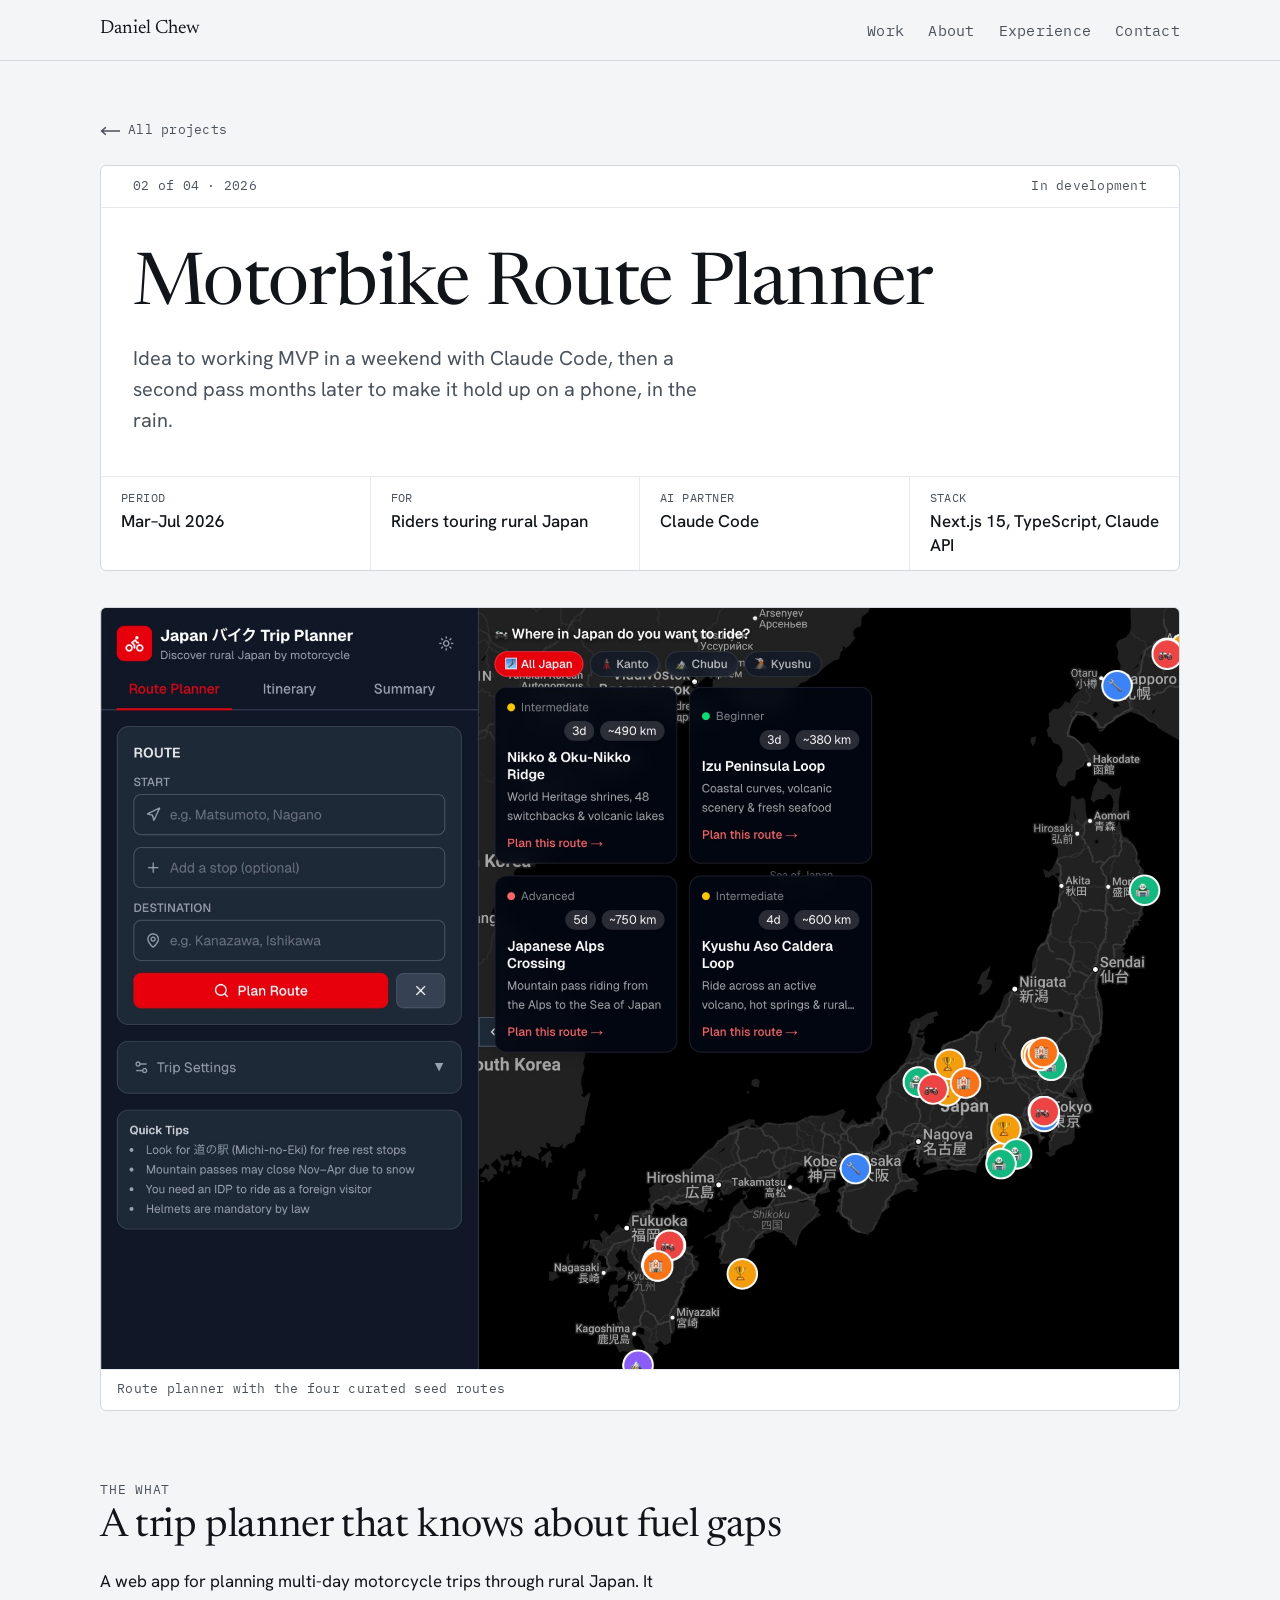
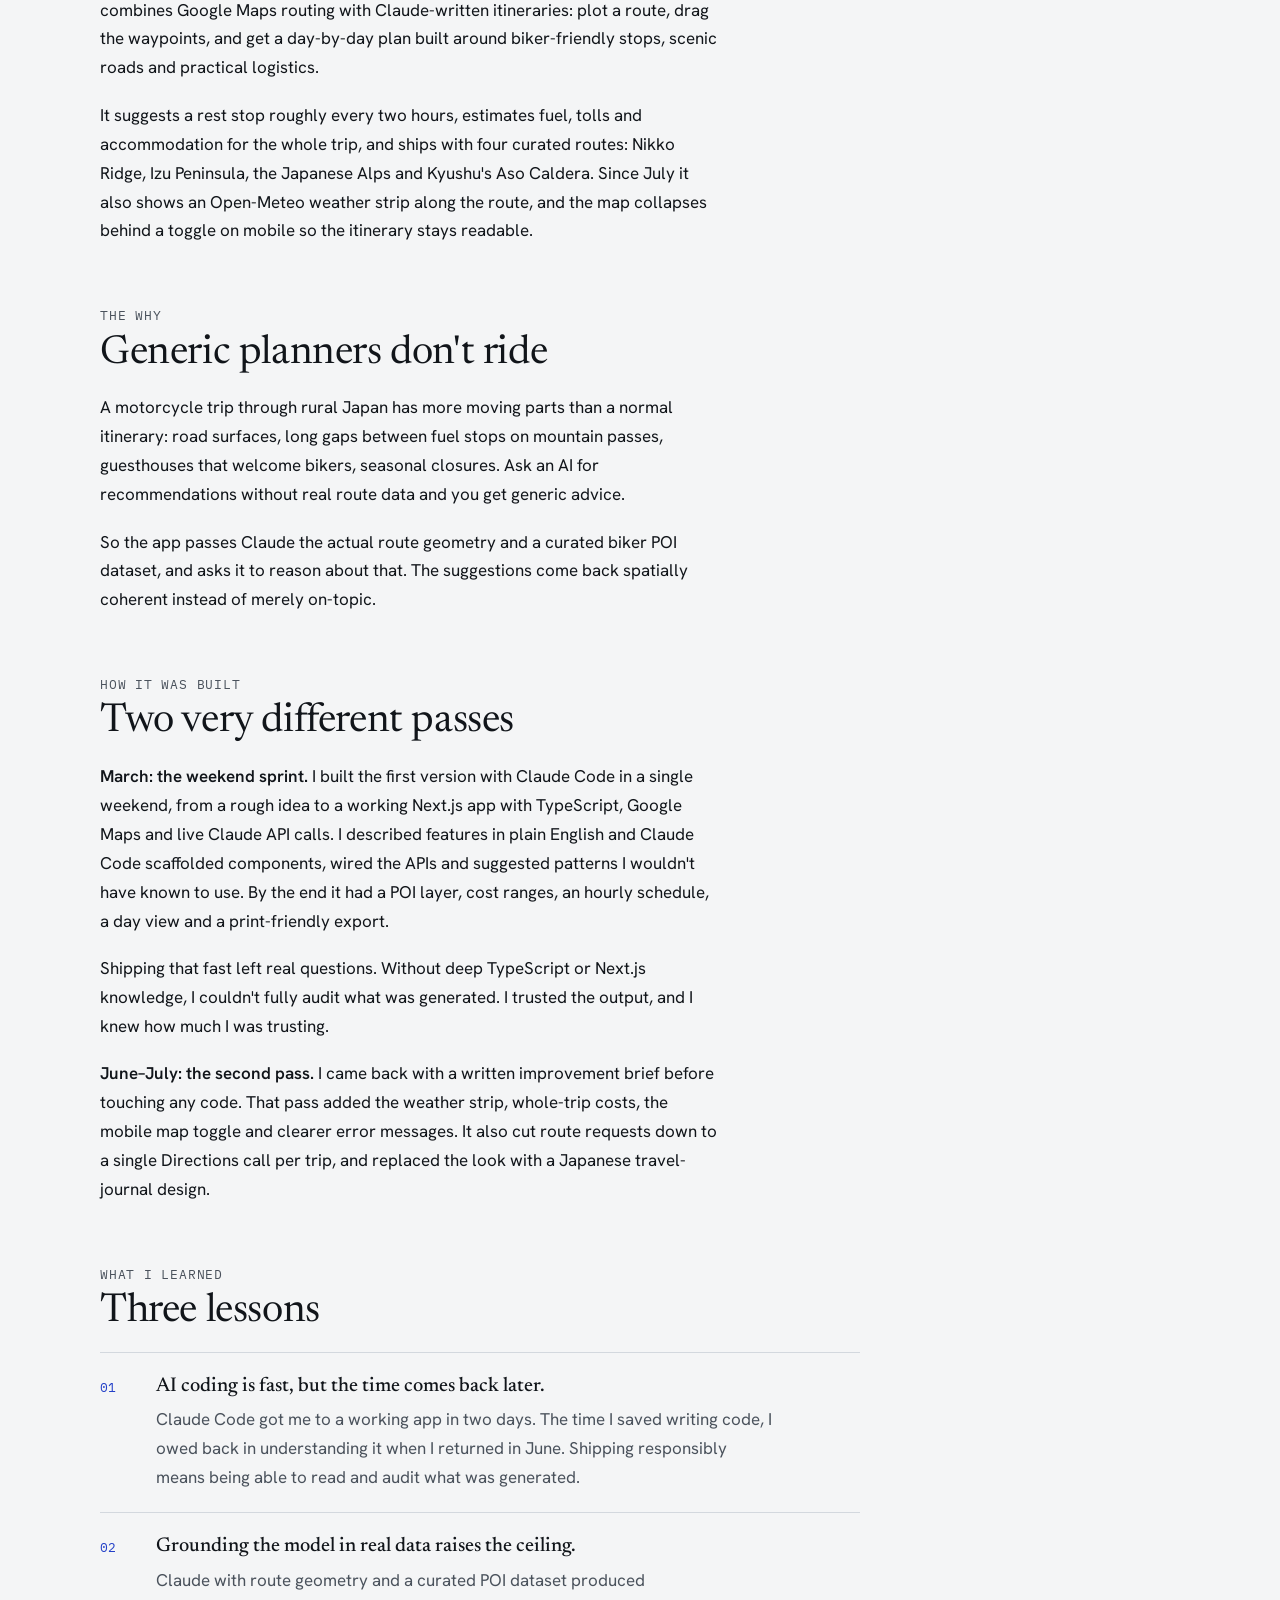
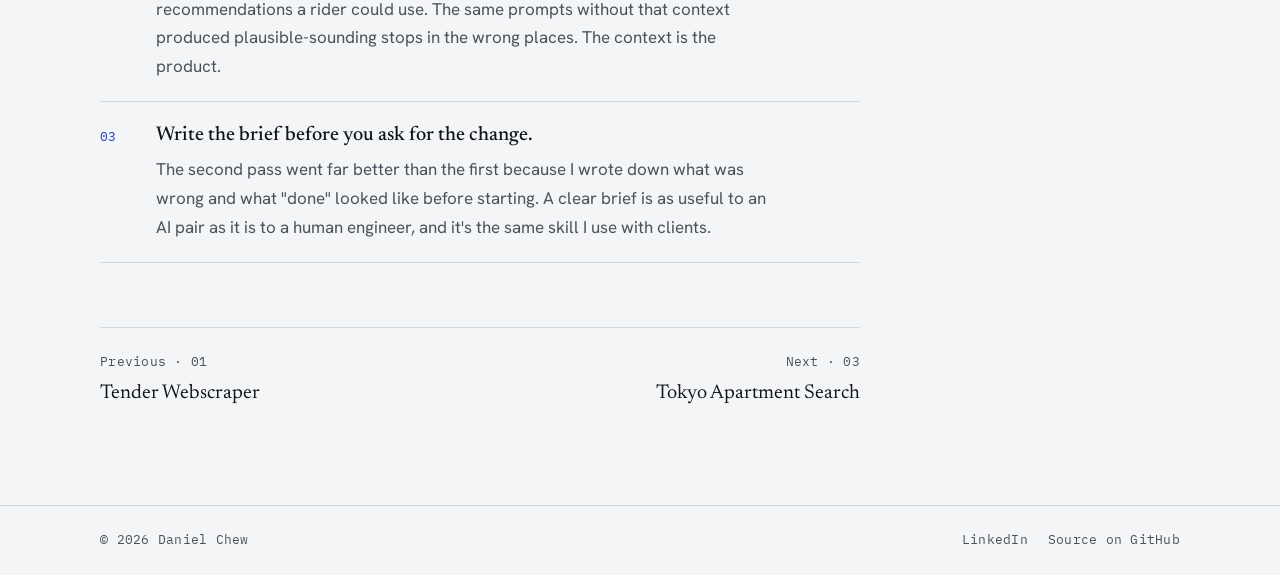
==== commit ea4fb562: "Light Cobalt theme and AI product manager profile - Retheme to a light, cool palette with one cobalt" ====
--- a/projects/japan-trip-planner.html
+++ b/projects/japan-trip-planner.html
@@ -6,7 +6,7 @@
   <title>Motorbike Route Planner — Daniel Chew</title>
   <link rel="preconnect" href="https://fonts.googleapis.com" />
   <link rel="preconnect" href="https://fonts.gstatic.com" crossorigin />
-  <link rel="stylesheet" href="https://fonts.googleapis.com/css2?family=Archivo:wdth,wght@62..125,400..900&family=Instrument+Sans:wght@400;500;600&family=Martian+Mono:wdth,wght@75..112.5,400..600&display=swap" />
+  <link rel="stylesheet" href="https://fonts.googleapis.com/css2?family=Newsreader:ital,opsz,wght@0,6..72,400;0,6..72,500;1,6..72,400&family=Hanken+Grotesk:wght@400;500;600&family=IBM+Plex+Mono:wght@400;500&display=swap" />
   <link rel="stylesheet" href="../css/style.css" />
   <link rel="stylesheet" href="../css/project.css" />
 </head>
@@ -14,22 +14,24 @@
 
   <header class="strip">
     <div class="wrap strip__inner">
-      <a href="../index.html" class="strip__mark" aria-label="Daniel Chew, home">DC</a>
+      <a href="../index.html" class="strip__mark">Daniel Chew</a>
       <nav class="strip__nav mono" aria-label="Sections">
-        <a href="../index.html#manifest">Projects</a>
-        <a href="https://linkedin.com/in/daniel-chew-yu" target="_blank" rel="noopener">LinkedIn</a>
+        <a href="../index.html#work">Work</a>
+        <a href="../index.html#about">About</a>
+        <a href="../index.html#experience">Experience</a>
+        <a href="../index.html#contact">Contact</a>
       </nav>
     </div>
   </header>
 
   <main class="wrap">
     <header class="case-head">
-      <a class="case-back mono" href="../index.html#manifest">
+      <a class="case-back mono" href="../index.html#work">
         <svg viewBox="0 0 24 12" fill="none" aria-hidden="true"><path d="M24 6H3M7 1.5 2 6l5 4.5" stroke="currentColor" stroke-width="2"/></svg>
         All projects
       </a>
       <div class="case-label">
-        <div class="label__band mono"><span>DC-26-MRP · 02 of 04</span><span>In development</span></div>
+        <div class="label__band mono"><span>02 of 04 · 2026</span><span>In development</span></div>
         <div class="case-label__main">
           <h1 class="case-title">Motorbike Route Planner</h1>
           <p class="case-tagline">Idea to working MVP in a weekend with Claude Code, then a second pass months later to make it hold up on a phone, in the rain.</p>
--- a/css/style.css
+++ b/css/style.css
@@ -1,51 +1,56 @@
 /* ============================================================
-   Daniel Chew — "Manifest"
-   Layout: one scrolling waybill. Route strip, consignee label,
-   a manifest of parcel labels, then the onward leg.
+   Daniel Chew — Cobalt
+   Layout: one quiet column. Intro and profile card, selected
+   work as labelled project cards, small tools, about, skills,
+   experience, contact. Light, cool greys with one cobalt accent.
    ============================================================ */
 :root {
-  --paper:     #ECEDE7;   /* cool label stock */
-  --sheet:     #F8F8F4;   /* label face */
-  --ink:       #16181D;
-  --ink-2:     #4B5059;   /* secondary text, blue-grey bias */
-  --rule:      #C6C9C0;
-  --signal:    #F2B705;   /* safety yellow, fills only */
-  --on-signal: #16181D;
-  --live:      #1E7A4C;
-
-  --display: 'Archivo', 'Arial Narrow', Arial, sans-serif;
-  --body:    'Instrument Sans', 'Helvetica Neue', Arial, sans-serif;
-  --mono:    'Martian Mono', ui-monospace, 'SFMono-Regular', Menlo, monospace;
+  --bg:      #F4F5F6;
+  --surface: #FFFFFF;
+  --ink:     #11151A;
+  --ink-2:   #4A525C;
+  --rule:    #D3D8DE;
+  --rule-2:  #E6E9ED;
+  --accent:  #2340C8;
+  --on-accent: #FFFFFF;
+  --live:    #1F7A4D;
+
+  --display: 'Newsreader', Georgia, 'Times New Roman', serif;
+  --body:    'Hanken Grotesk', 'Helvetica Neue', Arial, sans-serif;
+  --mono:    'IBM Plex Mono', ui-monospace, 'SFMono-Regular', Menlo, monospace;
 
   --step--1: 0.8125rem;
   --step-0:  1.0625rem;
-  --step-1:  1.3rem;
-  --step-2:  clamp(1.6rem, 1.2rem + 1.6vw, 2.3rem);
-  --step-3:  clamp(2.6rem, 1.6rem + 4.6vw, 5.6rem);
-
-  --wrap: 1180px;
+  --step-1:  1.25rem;
+  --step-2:  clamp(1.75rem, 1.3rem + 1.6vw, 2.5rem);
+  --step-3:  clamp(2.5rem, 1.6rem + 3.6vw, 4.5rem);
+
+  --wrap: 1160px;
+  --radius: 6px;
   --ease: cubic-bezier(0.2, 0.7, 0.2, 1);
 }
 
 @media (prefers-color-scheme: dark) {
   :root:not([data-theme="light"]) {
-    --paper: #111317; --sheet: #191C21; --ink: #E8E9E3; --ink-2: #A0A6AE;
-    --rule: #2E333A; --live: #4CC28A; color-scheme: dark;
+    --bg: #101317; --surface: #171B20; --ink: #EDEFF2; --ink-2: #B3BAC3;
+    --rule: #2B323A; --rule-2: #20262C; --accent: #8EA2FF; --on-accent: #101317;
+    --live: #5CC596; color-scheme: dark;
   }
 }
 :root[data-theme="dark"] {
-  --paper: #111317; --sheet: #191C21; --ink: #E8E9E3; --ink-2: #A0A6AE;
-  --rule: #2E333A; --live: #4CC28A; color-scheme: dark;
+  --bg: #101317; --surface: #171B20; --ink: #EDEFF2; --ink-2: #B3BAC3;
+  --rule: #2B323A; --rule-2: #20262C; --accent: #8EA2FF; --on-accent: #101317;
+  --live: #5CC596; color-scheme: dark;
 }
 
 /* ── Base ───────────────────────────────────── */
 *, *::before, *::after { box-sizing: border-box; }
 
-html { -webkit-text-size-adjust: 100%; }
+html { -webkit-text-size-adjust: 100%; scroll-behavior: smooth; }
 
 body {
   margin: 0;
-  background: var(--paper);
+  background: var(--bg);
   color: var(--ink);
   font-family: var(--body);
   font-size: var(--step-0);
@@ -58,16 +63,16 @@
 a { color: inherit; }
 
 :focus-visible {
-  outline: 3px solid var(--signal);
+  outline: 2px solid var(--accent);
   outline-offset: 3px;
+  border-radius: 2px;
 }
 
 h1, h2, h3 {
   font-family: var(--display);
-  font-stretch: 125%;
-  font-weight: 800;
-  line-height: 0.98;
-  letter-spacing: -0.02em;
+  font-weight: 400;
+  line-height: 1.1;
+  letter-spacing: -0.01em;
   margin: 0;
   text-wrap: balance;
 }
@@ -91,15 +96,35 @@
 .mono {
   font-family: var(--mono);
   font-size: var(--step--1);
-  font-weight: 500;
-  letter-spacing: 0.04em;
+  font-weight: 400;
+  letter-spacing: 0.02em;
+}
+
+.eyebrow {
+  font-family: var(--mono);
+  font-size: var(--step--1);
+  letter-spacing: 0.06em;
   text-transform: uppercase;
-}
-
-/* ── Route strip ────────────────────────────── */
+  color: var(--ink-2);
+}
+
+/* ── Top bar ────────────────────────────────── */
 .strip {
-  border-bottom: 2px solid var(--ink);
-  background: var(--paper);
+  position: sticky;
+  top: env(safe-area-inset-top, 0px);
+  z-index: 20;
+  background: color-mix(in srgb, var(--bg) 92%, transparent);
+  backdrop-filter: saturate(1.2) blur(8px);
+  border-bottom: 1px solid var(--rule);
+}
+
+body::before {
+  content: '';
+  position: fixed;
+  inset: 0 0 auto;
+  height: env(safe-area-inset-top, 0px);
+  z-index: 21;
+  background: var(--bg);
 }
 
 .strip__inner {
@@ -113,196 +138,132 @@
 
 .strip__mark {
   font-family: var(--display);
-  font-stretch: 125%;
-  font-weight: 900;
-  font-size: 1.15rem;
-  letter-spacing: -0.01em;
+  font-size: 1.2rem;
   text-decoration: none;
-}
-
-.strip__route {
-  display: flex;
-  align-items: center;
-  gap: 0.6rem;
-  color: var(--ink-2);
-}
-
-.strip__route b { color: var(--ink); font-weight: 600; }
-
-.strip__line {
-  width: clamp(40px, 10vw, 120px);
-  height: 2px;
-  background: repeating-linear-gradient(90deg, var(--ink) 0 6px, transparent 6px 11px);
 }
 
 .strip__nav {
   display: flex;
-  gap: 1.25rem;
+  gap: 1.5rem;
+  flex-wrap: wrap;
 }
 
 .strip__nav a {
   text-decoration: none;
   color: var(--ink-2);
-}
-
-.strip__nav a:hover { color: var(--ink); text-decoration: underline; text-underline-offset: 4px; }
-
-/* ── Hero ───────────────────────────────────── */
+  font-size: 0.95rem;
+}
+
+.strip__nav a:hover { color: var(--accent); }
+
+/* ── Buttons ────────────────────────────────── */
+.btn {
+  display: inline-flex;
+  align-items: center;
+  gap: 0.5rem;
+  min-height: 44px;
+  padding: 0.65rem 1.1rem;
+  border: 1px solid var(--rule);
+  border-radius: var(--radius);
+  background: var(--surface);
+  text-decoration: none;
+  font-weight: 500;
+  font-size: 0.95rem;
+  transition: border-color 0.2s var(--ease), color 0.2s var(--ease), background 0.2s var(--ease);
+}
+
+.btn:hover { border-color: var(--accent); color: var(--accent); }
+
+.btn--solid { background: var(--accent); border-color: var(--accent); color: var(--on-accent); }
+.btn--solid:hover { background: var(--ink); border-color: var(--ink); color: var(--bg); }
+
+/* ── Intro ──────────────────────────────────── */
 .hero {
   display: grid;
-  grid-template-columns: minmax(0, 1.35fr) minmax(0, 1fr);
+  grid-template-columns: minmax(0, 1.4fr) minmax(0, 1fr);
   gap: clamp(2rem, 5vw, 4.5rem);
   align-items: start;
-  padding-block: clamp(2.5rem, 7vw, 5.5rem);
+  padding-block: clamp(3rem, 8vw, 6rem) clamp(3rem, 7vw, 5rem);
 }
 
 .hero__text { display: grid; gap: 1.5rem; min-width: 0; }
 
-.eyebrow { color: var(--ink-2); }
-
-.hero__name {
-  font-size: var(--step-3);
-}
-
-.hero__name span {
-  display: inline-block;
-  background: var(--signal);
-  color: var(--on-signal);
-  padding: 0 0.12em;
-  margin-left: -0.12em;
-}
+.hero__title { font-size: var(--step-3); }
+
+.hero__title em { font-style: italic; color: var(--accent); }
 
 .hero__lede {
   font-size: var(--step-1);
-  line-height: 1.5;
-  max-width: 34ch;
-}
-
-.hero__body {
-  color: var(--ink-2);
-  max-width: 58ch;
-}
-
-.hero__links {
-  display: flex;
-  flex-wrap: wrap;
-  gap: 0.75rem;
-  margin-top: 0.5rem;
-}
-
-.btn {
-  display: inline-flex;
-  align-items: center;
-  gap: 0.6rem;
-  padding: 0.8rem 1.15rem;
-  border: 2px solid var(--ink);
-  text-decoration: none;
+  line-height: 1.55;
+  color: var(--ink-2);
+  max-width: 50ch;
+}
+
+.hero__links { display: flex; flex-wrap: wrap; gap: 0.75rem; }
+
+/* Profile card */
+.profile {
+  background: var(--surface);
+  border: 1px solid var(--rule);
+  border-radius: var(--radius);
+  min-width: 0;
+  overflow: hidden;
+}
+
+.profile__top {
+  display: grid;
+  grid-template-columns: 88px minmax(0, 1fr);
+  gap: 1rem;
+  align-items: center;
+  padding: 1.1rem;
+  border-bottom: 1px solid var(--rule);
+}
+
+.profile__photo {
+  width: 88px;
+  height: 88px;
+  border-radius: 50%;
+  object-fit: cover;
+  object-position: center 30%;
+}
+
+.profile__name { font-family: var(--display); font-size: 1.5rem; line-height: 1.2; }
+
+.profile__role { color: var(--ink-2); font-size: 0.95rem; }
+
+/* Shared label/value grid */
+.fields {
+  display: grid;
+  grid-template-columns: 1fr 1fr;
+  margin: 0;
+}
+
+.field {
+  padding: 0.75rem 1.1rem;
+  border-bottom: 1px solid var(--rule-2);
+  min-width: 0;
+}
+
+.field:nth-child(odd) { border-right: 1px solid var(--rule-2); }
+
+.field dt {
   font-family: var(--mono);
-  font-size: var(--step--1);
-  font-weight: 500;
+  font-size: 0.72rem;
   letter-spacing: 0.04em;
   text-transform: uppercase;
-  transition: background 0.2s var(--ease), color 0.2s var(--ease);
-}
-
-.btn--solid { background: var(--ink); color: var(--paper); }
-.btn--solid:hover { background: var(--signal); color: var(--on-signal); border-color: var(--signal); }
-.btn:not(.btn--solid):hover { background: var(--ink); color: var(--paper); }
-
-/* ── Consignee label (hero card) ────────────── */
-.label {
-  background: var(--sheet);
-  border: 2px solid var(--ink);
-  min-width: 0;
-}
-
-.label__band {
-  display: flex;
-  justify-content: space-between;
-  align-items: center;
-  gap: 1rem;
-  padding: 0.55rem 0.9rem;
-  background: var(--signal);
-  color: var(--on-signal);
-  border-bottom: 2px solid var(--ink);
-}
-
-.label__top {
-  display: grid;
-  grid-template-columns: 112px minmax(0, 1fr);
-  gap: 1rem;
-  padding: 1rem 0.9rem;
-  border-bottom: 2px solid var(--ink);
-  align-items: center;
-}
-
-.label__photo {
-  width: 112px;
-  height: 136px;
-  object-fit: cover;
-  object-position: center 30%;
-  filter: grayscale(1) contrast(1.05);
-  border: 2px solid var(--ink);
-}
-
-.label__airports {
-  display: flex;
-  align-items: center;
-  gap: 0.5rem;
-  font-family: var(--display);
-  font-stretch: 125%;
-  font-weight: 900;
-  font-size: clamp(2rem, 1.4rem + 2vw, 2.8rem);
-  line-height: 1;
-}
-
-.label__airports svg { width: 1.6rem; height: auto; flex: none; }
-
-.label__airport-names { color: var(--ink-2); margin-top: 0.4rem; }
-
-.fields {
-  display: grid;
-  grid-template-columns: 1fr 1fr;
-  margin: 0;
-}
-
-.field {
-  padding: 0.7rem 0.9rem;
-  border-bottom: 1px solid var(--rule);
-  min-width: 0;
-}
-
-.field:nth-child(odd) { border-right: 1px solid var(--rule); }
-
-.field dt {
-  font-family: var(--mono);
-  font-size: 0.6875rem;
-  letter-spacing: 0.06em;
-  text-transform: uppercase;
-  color: var(--ink-2);
-}
-
-.field dd {
-  margin: 0.2rem 0 0;
-  font-weight: 600;
-  line-height: 1.35;
-}
+  color: var(--ink-2);
+}
+
+.field dd { margin: 0.15rem 0 0; font-weight: 500; line-height: 1.4; }
 
 .field--wide { grid-column: 1 / -1; border-right: 0 !important; }
 
-.label__barcode {
-  display: grid;
-  gap: 0.35rem;
-  padding: 0.9rem;
-  justify-items: start;
-}
-
-.barcode { width: 100%; height: 54px; color: var(--ink); }
-
-/* ── Section heads ──────────────────────────── */
+.profile .field:last-child { border-bottom: 0; }
+
+/* ── Sections ───────────────────────────────── */
 .section {
   padding-block: clamp(3rem, 7vw, 5rem);
-  border-top: 2px solid var(--ink);
+  border-top: 1px solid var(--rule);
 }
 
 .section__head {
@@ -311,14 +272,16 @@
   align-items: end;
   gap: 1rem 2rem;
   flex-wrap: wrap;
-  margin-bottom: clamp(1.75rem, 4vw, 2.75rem);
-}
+  margin-bottom: clamp(1.75rem, 4vw, 2.5rem);
+}
+
+.section__head > div { display: grid; gap: 0.6rem; }
 
 .section__title { font-size: var(--step-2); }
 
 .section__note { color: var(--ink-2); max-width: 46ch; }
 
-/* ── Tooling progression ────────────────────── */
+/* ── How I build: progression ───────────────── */
 .progression {
   display: grid;
   grid-template-columns: repeat(4, minmax(0, 1fr));
@@ -331,16 +294,16 @@
 .progression::before {
   content: '';
   position: absolute;
-  left: 6px;
-  right: 6px;
-  top: 6px;
-  height: 2px;
-  background: var(--ink);
+  left: 5px;
+  right: 5px;
+  top: 5px;
+  height: 1px;
+  background: var(--rule);
 }
 
 .progression li {
   position: relative;
-  padding-top: 1.4rem;
+  padding-top: 1.3rem;
   padding-right: 1rem;
   min-width: 0;
 }
@@ -350,38 +313,41 @@
   position: absolute;
   top: 0;
   left: 0;
-  width: 14px;
-  height: 14px;
-  border: 2px solid var(--ink);
-  background: var(--sheet);
-}
-
-.progression li:last-child::before { background: var(--signal); }
+  width: 11px;
+  height: 11px;
+  border-radius: 50%;
+  border: 1px solid var(--ink-2);
+  background: var(--bg);
+}
+
+.progression li:last-child::before { background: var(--accent); border-color: var(--accent); }
 
 .progression b { display: block; font-weight: 600; }
 
-.progression span { color: var(--ink-2); font-size: 0.9rem; }
-
-/* ── Parcel labels (projects) ───────────────── */
+.progression span { color: var(--ink-2); font-size: 0.92rem; }
+
+/* ── Project cards ──────────────────────────── */
 .manifest {
   display: grid;
   grid-template-columns: repeat(2, minmax(0, 1fr));
-  gap: clamp(1.25rem, 2.5vw, 2rem);
+  gap: clamp(1rem, 2.5vw, 1.75rem);
 }
 
 .parcel {
   position: relative;
   display: grid;
-  grid-template-rows: auto auto 1fr auto;
-  background: var(--sheet);
-  border: 2px solid var(--ink);
-  transition: transform 0.25s var(--ease), box-shadow 0.25s var(--ease);
+  grid-template-rows: auto auto 1fr auto auto;
+  background: var(--surface);
+  border: 1px solid var(--rule);
+  border-radius: var(--radius);
+  overflow: hidden;
+  transition: border-color 0.25s var(--ease), box-shadow 0.25s var(--ease);
 }
 
 .parcel:hover,
 .parcel:focus-within {
-  transform: translate(-4px, -4px);
-  box-shadow: 8px 8px 0 var(--ink);
+  border-color: var(--accent);
+  box-shadow: 0 10px 30px -18px color-mix(in srgb, var(--accent) 60%, transparent);
 }
 
 .parcel__band {
@@ -389,8 +355,9 @@
   justify-content: space-between;
   align-items: center;
   gap: 0.75rem;
-  padding: 0.6rem 1rem;
-  border-bottom: 2px solid var(--ink);
+  padding: 0.65rem 1.1rem;
+  border-bottom: 1px solid var(--rule-2);
+  color: var(--ink-2);
 }
 
 .parcel__code { font-variant-numeric: tabular-nums; }
@@ -404,10 +371,10 @@
 
 .status::before {
   content: '';
-  width: 8px;
-  height: 8px;
+  width: 7px;
+  height: 7px;
   border-radius: 50%;
-  background: var(--ink-2);
+  background: var(--rule);
 }
 
 .status--live { color: var(--live); }
@@ -417,8 +384,8 @@
   aspect-ratio: 16 / 7;
   max-width: 100%;
   overflow: hidden;
-  border-bottom: 2px solid var(--ink);
-  background: var(--paper);
+  border-bottom: 1px solid var(--rule-2);
+  background: var(--bg);
 }
 
 .parcel__shot img {
@@ -434,17 +401,10 @@
   height: 100%;
   display: grid;
   place-items: center;
-  font-family: var(--display);
-  font-stretch: 125%;
-  font-weight: 900;
-  color: var(--ink);
-}
-
-.cover--grid {
-  background-color: var(--paper);
+  background-color: var(--bg);
   background-image:
-    linear-gradient(to right, var(--rule) 1px, transparent 1px),
-    linear-gradient(to bottom, var(--rule) 1px, transparent 1px);
+    linear-gradient(to right, var(--rule-2) 1px, transparent 1px),
+    linear-gradient(to bottom, var(--rule-2) 1px, transparent 1px);
   background-size: 28px 28px;
 }
 
@@ -457,16 +417,17 @@
 .cover__slots i {
   width: 22px;
   height: 22px;
-  border: 1.5px solid var(--ink);
-  background: var(--sheet);
-}
-
-.cover__slots i.on { background: var(--signal); }
+  border-radius: 4px;
+  border: 1px solid var(--rule);
+  background: var(--surface);
+}
+
+.cover__slots i.on { background: color-mix(in srgb, var(--accent) 35%, var(--surface)); border-color: transparent; }
 .cover__slots i.all { background: var(--live); border-color: var(--live); }
 
 .cover__rents {
   display: grid;
-  gap: 6px;
+  gap: 7px;
   width: min(78%, 360px);
 }
 
@@ -476,28 +437,27 @@
   gap: 0.6rem;
   align-items: center;
   font-family: var(--mono);
-  font-weight: 500;
-  font-size: 0.7rem;
-  color: var(--ink);
+  font-size: 0.72rem;
+  color: var(--ink-2);
 }
 
 .cover__rents span:nth-child(2) {
-  height: 10px;
-  background: var(--ink);
-}
-
-.cover__rents div.pick span:nth-child(2) { background: var(--signal); outline: 1.5px solid var(--ink); }
+  height: 8px;
+  border-radius: 4px;
+  background: var(--rule);
+}
+
+.cover__rents div.pick { color: var(--ink); }
+.cover__rents div.pick span:nth-child(2) { background: var(--accent); }
 
 .parcel__body {
   display: grid;
-  gap: 0.75rem;
+  gap: 0.6rem;
   align-content: start;
-  padding: 1.25rem 1rem 1.25rem;
-}
-
-.parcel__title {
-  font-size: clamp(1.6rem, 1.2rem + 1.2vw, 2.1rem);
-}
+  padding: 1.25rem 1.1rem;
+}
+
+.parcel__title { font-size: clamp(1.5rem, 1.2rem + 0.9vw, 1.9rem); }
 
 .parcel__title a { text-decoration: none; }
 
@@ -510,68 +470,112 @@
 
 .parcel__text { color: var(--ink-2); max-width: 52ch; }
 
-.parcel .fields { border-top: 2px solid var(--ink); }
-
-.parcel .field:nth-last-child(-n+2) { border-bottom: 0; }
+.parcel .fields { border-top: 1px solid var(--rule-2); }
+
+.parcel .field:nth-last-child(-n+1) { border-bottom: 0; }
 
 .parcel__cta {
   display: flex;
   justify-content: space-between;
   align-items: center;
-  padding: 0.75rem 1rem;
+  padding: 0.8rem 1.1rem;
+  border-top: 1px solid var(--rule-2);
+  color: var(--accent);
+  font-weight: 500;
+  font-size: 0.95rem;
+}
+
+.parcel__cta svg { width: 1.4rem; height: auto; transition: transform 0.25s var(--ease); }
+.parcel:hover .parcel__cta svg { transform: translateX(4px); }
+
+/* ── Small tools ────────────────────────────── */
+.tools {
+  display: grid;
+  grid-template-columns: repeat(3, minmax(0, 1fr));
+  gap: clamp(1rem, 2.5vw, 1.75rem);
+  margin: 0;
+  padding: 0;
+  list-style: none;
+}
+
+.tool {
+  display: grid;
+  gap: 0.6rem;
+  align-content: start;
+  padding-top: 1rem;
   border-top: 2px solid var(--ink);
-  background: var(--ink);
-  color: var(--paper);
-}
-
-.parcel:hover .parcel__cta,
-.parcel:focus-within .parcel__cta { background: var(--signal); color: var(--on-signal); }
-
-.parcel__cta svg { width: 1.5rem; height: auto; transition: transform 0.25s var(--ease); }
-.parcel:hover .parcel__cta svg { transform: translateX(4px); }
-
-/* ── Onward leg ─────────────────────────────── */
-.onward {
-  display: grid;
-  grid-template-columns: minmax(0, 1fr) minmax(0, 1.2fr);
-  gap: clamp(1.5rem, 5vw, 4rem);
+  min-width: 0;
+}
+
+.tool h3 { font-size: 1.4rem; }
+
+.tool p { color: var(--ink-2); }
+
+.tool .mono { color: var(--ink-2); }
+
+/* ── About, skills, experience ──────────────── */
+.about {
+  display: grid;
+  grid-template-columns: minmax(0, 1fr) minmax(0, 1.3fr);
+  gap: clamp(1.5rem, 5vw, 4.5rem);
   align-items: start;
 }
 
-.onward__title { font-size: var(--step-2); }
-
-.onward__body { display: grid; gap: 1rem; max-width: 60ch; }
-
-.onward__body p:first-child { font-size: var(--step-1); line-height: 1.5; }
-
-.checklist {
-  list-style: none;
-  margin: 0.5rem 0 0;
-  padding: 0;
-  display: grid;
-  gap: 0.6rem;
-}
-
-.checklist li {
-  display: grid;
-  grid-template-columns: 1.25rem 1fr;
-  gap: 0.75rem;
-  align-items: baseline;
-  color: var(--ink-2);
-}
-
-.checklist li::before {
-  content: '';
-  width: 12px;
-  height: 12px;
-  border: 2px solid var(--ink);
-  transform: translateY(1px);
-}
+.about__title { font-size: var(--step-2); }
+
+.prose { display: grid; gap: 1.1em; max-width: 62ch; }
+.prose p { line-height: 1.7; }
+
+.skills {
+  display: grid;
+  grid-template-columns: repeat(4, minmax(0, 1fr));
+  gap: clamp(1rem, 3vw, 2rem);
+}
+
+.skills h3 {
+  font-family: var(--mono);
+  font-size: var(--step--1);
+  letter-spacing: 0.06em;
+  text-transform: uppercase;
+  color: var(--ink-2);
+  padding-bottom: 0.6rem;
+  border-bottom: 1px solid var(--rule);
+  margin-bottom: 0.75rem;
+}
+
+.skills ul { list-style: none; margin: 0; padding: 0; display: grid; gap: 0.4rem; }
+
+.timeline { list-style: none; margin: 0; padding: 0; border-top: 1px solid var(--rule); }
+
+.timeline > li {
+  display: grid;
+  grid-template-columns: 11rem minmax(0, 1fr);
+  gap: 1rem 2rem;
+  padding-block: 1.25rem;
+  border-bottom: 1px solid var(--rule);
+}
+
+.timeline .when { color: var(--ink-2); padding-top: 0.2rem; }
+
+.timeline h3 { font-size: 1.4rem; }
+
+.timeline .where { color: var(--ink-2); margin-bottom: 0.4rem; }
+
+.timeline ul { margin: 0.25rem 0 0; padding-left: 1.1rem; color: var(--ink-2); display: grid; gap: 0.25rem; }
+
+/* ── Contact ────────────────────────────────── */
+.contact {
+  display: grid;
+  gap: 1.5rem;
+  justify-items: start;
+}
+
+.contact h2 { font-size: var(--step-2); max-width: 22ch; }
 
 /* ── Footer ─────────────────────────────────── */
 .footer {
-  border-top: 2px solid var(--ink);
-  padding-block: 1.75rem;
+  border-top: 1px solid var(--rule);
+  padding-block: 1.5rem;
 }
 
 .footer__inner {
@@ -585,41 +589,49 @@
 
 .footer__inner nav { display: flex; gap: 1.25rem; flex-wrap: wrap; }
 
-/* ── Load sequence: labels print in ────────── */
+.footer__inner a { text-decoration: none; }
+.footer__inner a:hover { color: var(--accent); }
+
+/* ── Load: a single soft rise ───────────────── */
 @media (prefers-reduced-motion: no-preference) {
-  .hero__text > *, .hero .label {
-    animation: print-in 0.7s var(--ease) both;
-  }
-  .hero__text > :nth-child(2) { animation-delay: 0.06s; }
-  .hero__text > :nth-child(3) { animation-delay: 0.12s; }
-  .hero__text > :nth-child(4) { animation-delay: 0.18s; }
-  .hero__text > :nth-child(5) { animation-delay: 0.24s; }
-  .hero .label { animation-delay: 0.2s; }
-}
-
-@keyframes print-in {
-  from { opacity: 0.001; transform: translateY(12px); }
+  .hero__text > *, .hero .profile { animation: rise 0.7s var(--ease) both; }
+  .hero__text > :nth-child(2) { animation-delay: 0.05s; }
+  .hero__text > :nth-child(3) { animation-delay: 0.1s; }
+  .hero__text > :nth-child(4) { animation-delay: 0.15s; }
+  .hero .profile { animation-delay: 0.18s; }
+}
+
+@keyframes rise {
+  from { opacity: 0.001; transform: translateY(10px); }
   to   { opacity: 1; transform: none; }
 }
 
 @media (prefers-reduced-motion: reduce) {
+  html { scroll-behavior: auto; }
   .parcel, .parcel__cta svg { transition: none; }
-  .parcel:hover, .parcel:focus-within { transform: none; }
 }
 
 /* ── Responsive ─────────────────────────────── */
+@media (max-width: 960px) {
+  .skills { grid-template-columns: repeat(2, minmax(0, 1fr)); }
+  .tools { grid-template-columns: minmax(0, 1fr); }
+}
+
 @media (max-width: 900px) {
-  .hero, .onward { grid-template-columns: minmax(0, 1fr); }
-  .hero .label { max-width: 460px; }
+  .hero, .about { grid-template-columns: minmax(0, 1fr); }
+  .hero .profile { max-width: 460px; }
   .manifest { grid-template-columns: minmax(0, 1fr); }
 }
 
 @media (max-width: 640px) {
-  .strip__route { order: 3; width: 100%; }
+  .strip__nav { gap: 1rem; }
   .progression { grid-template-columns: minmax(0, 1fr) minmax(0, 1fr); row-gap: 1.25rem; }
   .progression::before { display: none; }
-  .label__top { grid-template-columns: 84px minmax(0, 1fr); }
-  .label__photo { width: 84px; height: 104px; }
+  .timeline > li { grid-template-columns: minmax(0, 1fr); gap: 0.25rem; }
   .cover__slots { grid-template-columns: repeat(7, 16px); gap: 4px; }
   .cover__slots i { width: 16px; height: 16px; }
 }
+
+@media (max-width: 420px) {
+  .skills { grid-template-columns: minmax(0, 1fr); }
+}
--- a/css/project.css
+++ b/css/project.css
@@ -1,11 +1,11 @@
 /* ============================================================
-   Case study pages. Load after style.css (tokens, strip,
-   fields, footer live there). Layout: a waybill header,
+   Case study pages. Load after style.css (tokens, top bar,
+   fields, buttons, footer live there). Layout: a header card,
    then a single reading column.
    ============================================================ */
 
 .case-head {
-  padding-block: clamp(2rem, 6vw, 4rem) 0;
+  padding-block: clamp(2rem, 6vw, 3.5rem) 0;
 }
 
 .case-back {
@@ -14,50 +14,62 @@
   gap: 0.5rem;
   color: var(--ink-2);
   text-decoration: none;
-  margin-bottom: 1.75rem;
+  margin-bottom: 1.5rem;
 }
 
 .case-back svg { width: 1.25rem; height: auto; }
-.case-back:hover { color: var(--ink); }
+.case-back:hover { color: var(--accent); }
 
 .case-label {
-  background: var(--sheet);
-  border: 2px solid var(--ink);
-}
-
-.case-label .label__band { border-bottom: 2px solid var(--ink); }
+  background: var(--surface);
+  border: 1px solid var(--rule);
+  border-radius: var(--radius);
+  overflow: hidden;
+}
+
+.label__band {
+  display: flex;
+  justify-content: space-between;
+  align-items: center;
+  gap: 1rem;
+  padding: 0.65rem clamp(1rem, 3vw, 2rem);
+  border-bottom: 1px solid var(--rule-2);
+  color: var(--ink-2);
+}
 
 .case-label__main {
   display: grid;
   gap: 1rem;
-  padding: clamp(1.25rem, 3vw, 2rem) clamp(1rem, 3vw, 2rem);
-  border-bottom: 2px solid var(--ink);
+  padding: clamp(1.5rem, 4vw, 2.5rem) clamp(1rem, 3vw, 2rem);
+  border-bottom: 1px solid var(--rule-2);
 }
 
 .case-title { font-size: var(--step-3); }
 
 .case-tagline {
   font-size: var(--step-1);
-  line-height: 1.5;
-  color: var(--ink-2);
-  max-width: 48ch;
+  line-height: 1.55;
+  color: var(--ink-2);
+  max-width: 52ch;
 }
 
 .case-label .fields { grid-template-columns: repeat(4, minmax(0, 1fr)); }
-.case-label .field { border-right: 1px solid var(--rule); border-bottom: 0; }
+.case-label .field { border-right: 1px solid var(--rule-2); border-bottom: 0; padding-inline: clamp(1rem, 2vw, 1.25rem); }
 .case-label .field:last-child { border-right: 0; }
 
 .case-shot {
-  margin: clamp(1.5rem, 4vw, 2.5rem) 0 0;
-  border: 2px solid var(--ink);
-  background: var(--sheet);
+  margin: clamp(1.5rem, 4vw, 2.25rem) 0 0;
+  border: 1px solid var(--rule);
+  border-radius: var(--radius);
+  overflow: hidden;
+  background: var(--surface);
 }
 
 .case-shot img { width: 100%; height: auto; }
 
 .case-shot figcaption {
-  padding: 0.6rem 0.9rem;
-  border-top: 2px solid var(--ink);
+  padding: 0.6rem 1rem;
+  border-top: 1px solid var(--rule-2);
   color: var(--ink-2);
 }
 
@@ -71,52 +83,55 @@
 
 .case-section { display: grid; gap: 1.1rem; }
 
-.case-section h2 {
-  font-size: var(--step-2);
-}
+.case-section h2 { font-size: var(--step-2); }
 
 .case-section h2 .mono {
   display: block;
-  color: var(--ink-2);
-  margin-bottom: 0.6rem;
+  font-family: var(--mono);
+  font-size: var(--step--1);
   letter-spacing: 0.06em;
-}
-
-.prose { display: grid; gap: 1.1em; max-width: 65ch; }
-.prose p { line-height: 1.7; }
+  text-transform: uppercase;
+  color: var(--ink-2);
+  margin-bottom: 0.5rem;
+}
+
+.prose b { font-weight: 600; }
 
 .prose code, .lessons code {
   font-family: var(--mono);
   font-size: 0.85em;
-  background: var(--sheet);
+  background: var(--surface);
+  border: 1px solid var(--rule-2);
+  border-radius: 4px;
+  padding: 0.05em 0.35em;
+}
+
+.prose a { color: var(--accent); text-underline-offset: 3px; }
+
+/* Facts for numbers worth seeing at a glance */
+.facts {
+  display: grid;
+  grid-template-columns: repeat(3, minmax(0, 1fr));
   border: 1px solid var(--rule);
-  padding: 0.05em 0.35em;
-}
-
-.prose a { text-underline-offset: 3px; text-decoration-thickness: 2px; text-decoration-color: var(--signal); }
-
-/* Facts table for numbers worth seeing at a glance */
-.facts {
-  display: grid;
-  grid-template-columns: repeat(3, minmax(0, 1fr));
-  border: 2px solid var(--ink);
-  background: var(--sheet);
-}
-
-.facts div { padding: 0.9rem 1rem; border-right: 1px solid var(--rule); min-width: 0; }
+  border-radius: var(--radius);
+  background: var(--surface);
+  overflow: hidden;
+}
+
+.facts div { padding: 1rem 1.1rem; border-right: 1px solid var(--rule-2); min-width: 0; }
 .facts div:last-child { border-right: 0; }
 
 .facts b {
   display: block;
   font-family: var(--display);
-  font-stretch: 125%;
-  font-weight: 800;
-  font-size: clamp(1.6rem, 1.2rem + 1.4vw, 2.2rem);
-  line-height: 1.05;
+  font-weight: 400;
+  font-size: clamp(1.8rem, 1.4rem + 1.4vw, 2.4rem);
+  line-height: 1.1;
+  color: var(--accent);
   font-variant-numeric: tabular-nums;
 }
 
-.facts span { color: var(--ink-2); font-size: 0.9rem; }
+.facts span { color: var(--ink-2); font-size: 0.92rem; }
 
 /* Lessons */
 .lessons {
@@ -124,12 +139,12 @@
   margin: 0;
   padding: 0;
   display: grid;
-  border-top: 2px solid var(--ink);
+  border-top: 1px solid var(--rule);
 }
 
 .lessons li {
   display: grid;
-  grid-template-columns: 3rem minmax(0, 1fr);
+  grid-template-columns: 2.5rem minmax(0, 1fr);
   gap: 1rem;
   padding-block: 1.25rem;
   border-bottom: 1px solid var(--rule);
@@ -139,23 +154,32 @@
   content: attr(data-n);
   font-family: var(--mono);
   font-size: var(--step--1);
+  color: var(--accent);
+  padding-top: 0.3rem;
+}
+
+.lessons p { line-height: 1.7; max-width: 62ch; color: var(--ink-2); }
+
+.lessons strong {
+  display: block;
+  font-family: var(--display);
   font-weight: 500;
-  padding-top: 0.25rem;
-}
-
-.lessons p { line-height: 1.7; max-width: 62ch; }
-.lessons strong { display: block; font-size: var(--step-1); line-height: 1.35; margin-bottom: 0.35rem; }
+  font-size: var(--step-1);
+  line-height: 1.35;
+  color: var(--ink);
+  margin-bottom: 0.35rem;
+}
 
 /* Prev / next */
 .case-nav {
   display: grid;
   grid-template-columns: 1fr 1fr;
-  border-top: 2px solid var(--ink);
+  border-top: 1px solid var(--rule);
 }
 
 .case-nav a {
   display: grid;
-  gap: 0.35rem;
+  gap: 0.3rem;
   padding: 1.5rem 0;
   text-decoration: none;
   min-width: 0;
@@ -167,20 +191,19 @@
 
 .case-nav a b {
   font-family: var(--display);
-  font-stretch: 125%;
-  font-weight: 800;
+  font-weight: 400;
   font-size: var(--step-1);
 }
 
-.case-nav a:hover b { background: var(--signal); color: var(--on-signal); }
+.case-nav a:hover b { color: var(--accent); }
 
 @media (max-width: 720px) {
   .case-label .fields { grid-template-columns: 1fr 1fr; }
-  .case-label .field { border-bottom: 1px solid var(--rule); }
+  .case-label .field { border-bottom: 1px solid var(--rule-2); }
   .case-label .field:nth-child(2n) { border-right: 0; }
   .case-label .field:nth-last-child(-n+2) { border-bottom: 0; }
   .facts { grid-template-columns: minmax(0, 1fr); }
-  .facts div { border-right: 0; border-bottom: 1px solid var(--rule); }
+  .facts div { border-right: 0; border-bottom: 1px solid var(--rule-2); }
   .facts div:last-child { border-bottom: 0; }
-  .lessons li { grid-template-columns: 2.25rem minmax(0, 1fr); }
-}
+  .lessons li { grid-template-columns: 2rem minmax(0, 1fr); }
+}
